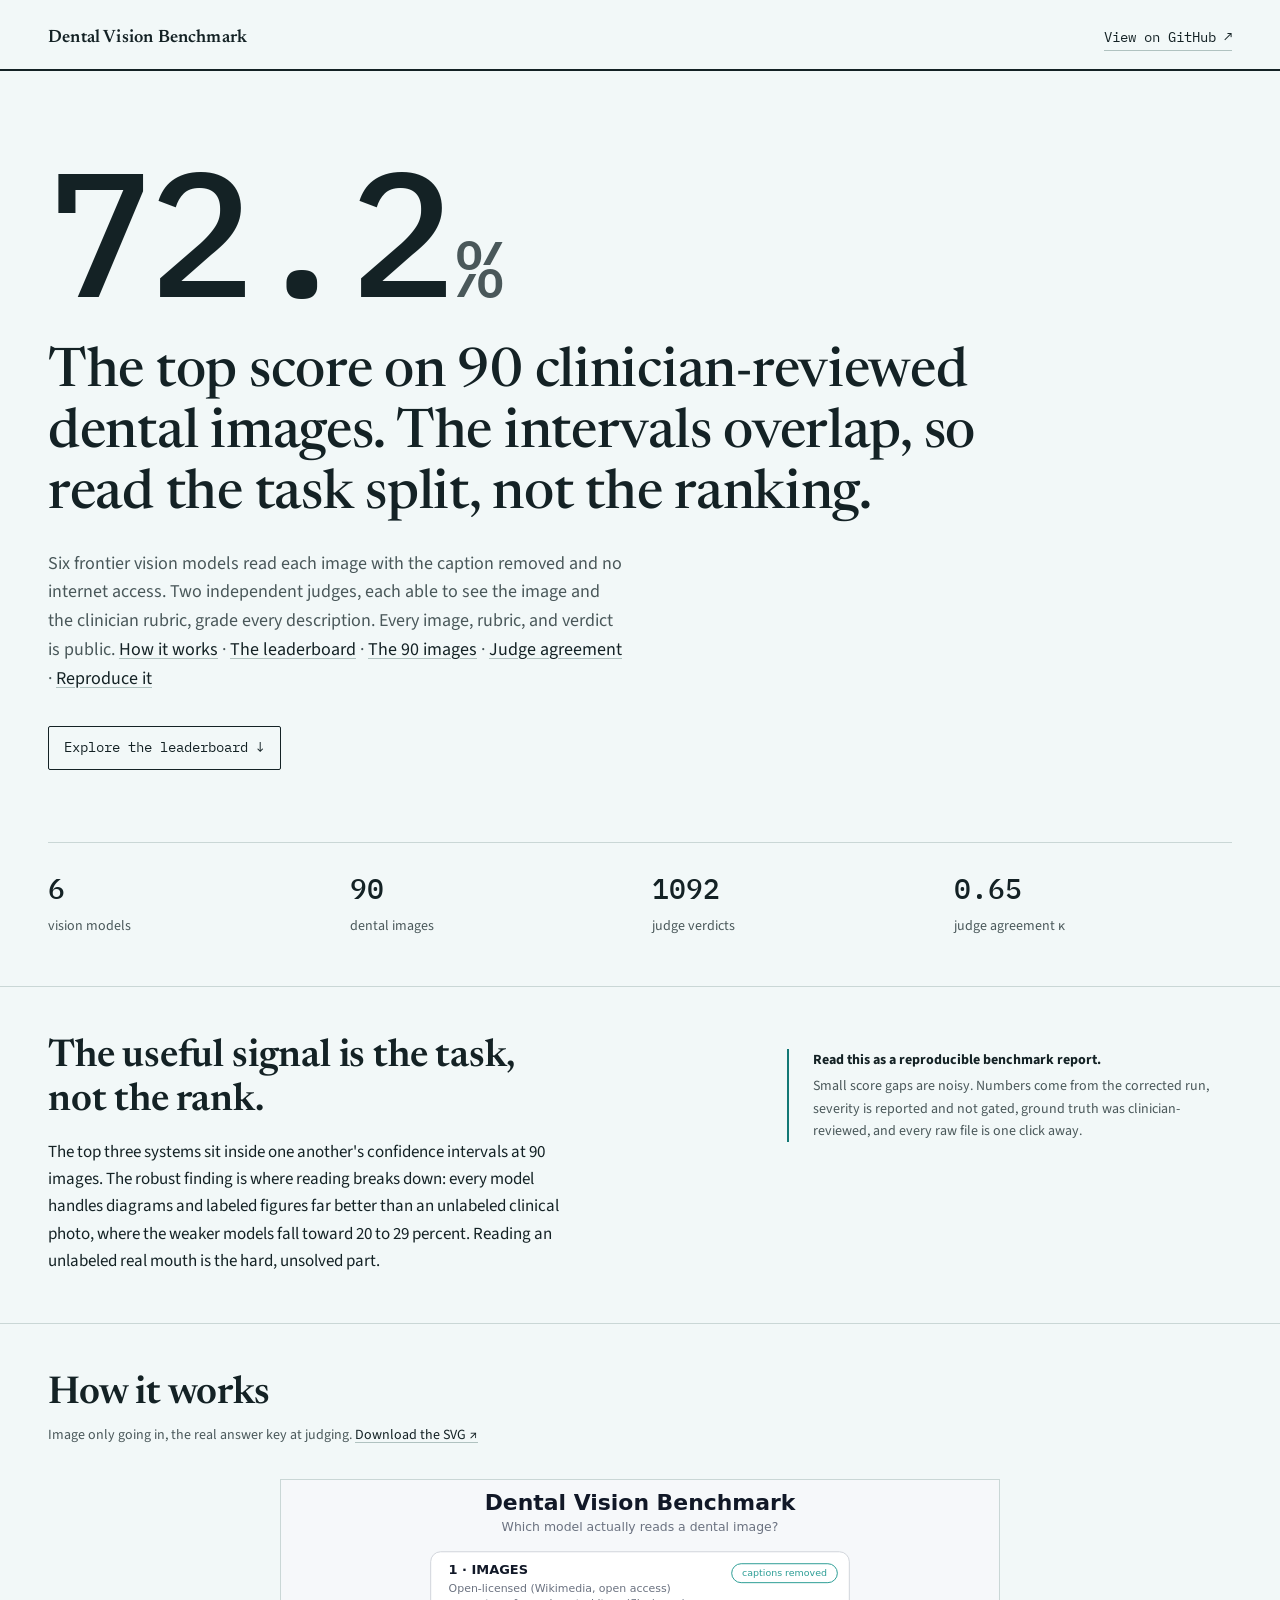
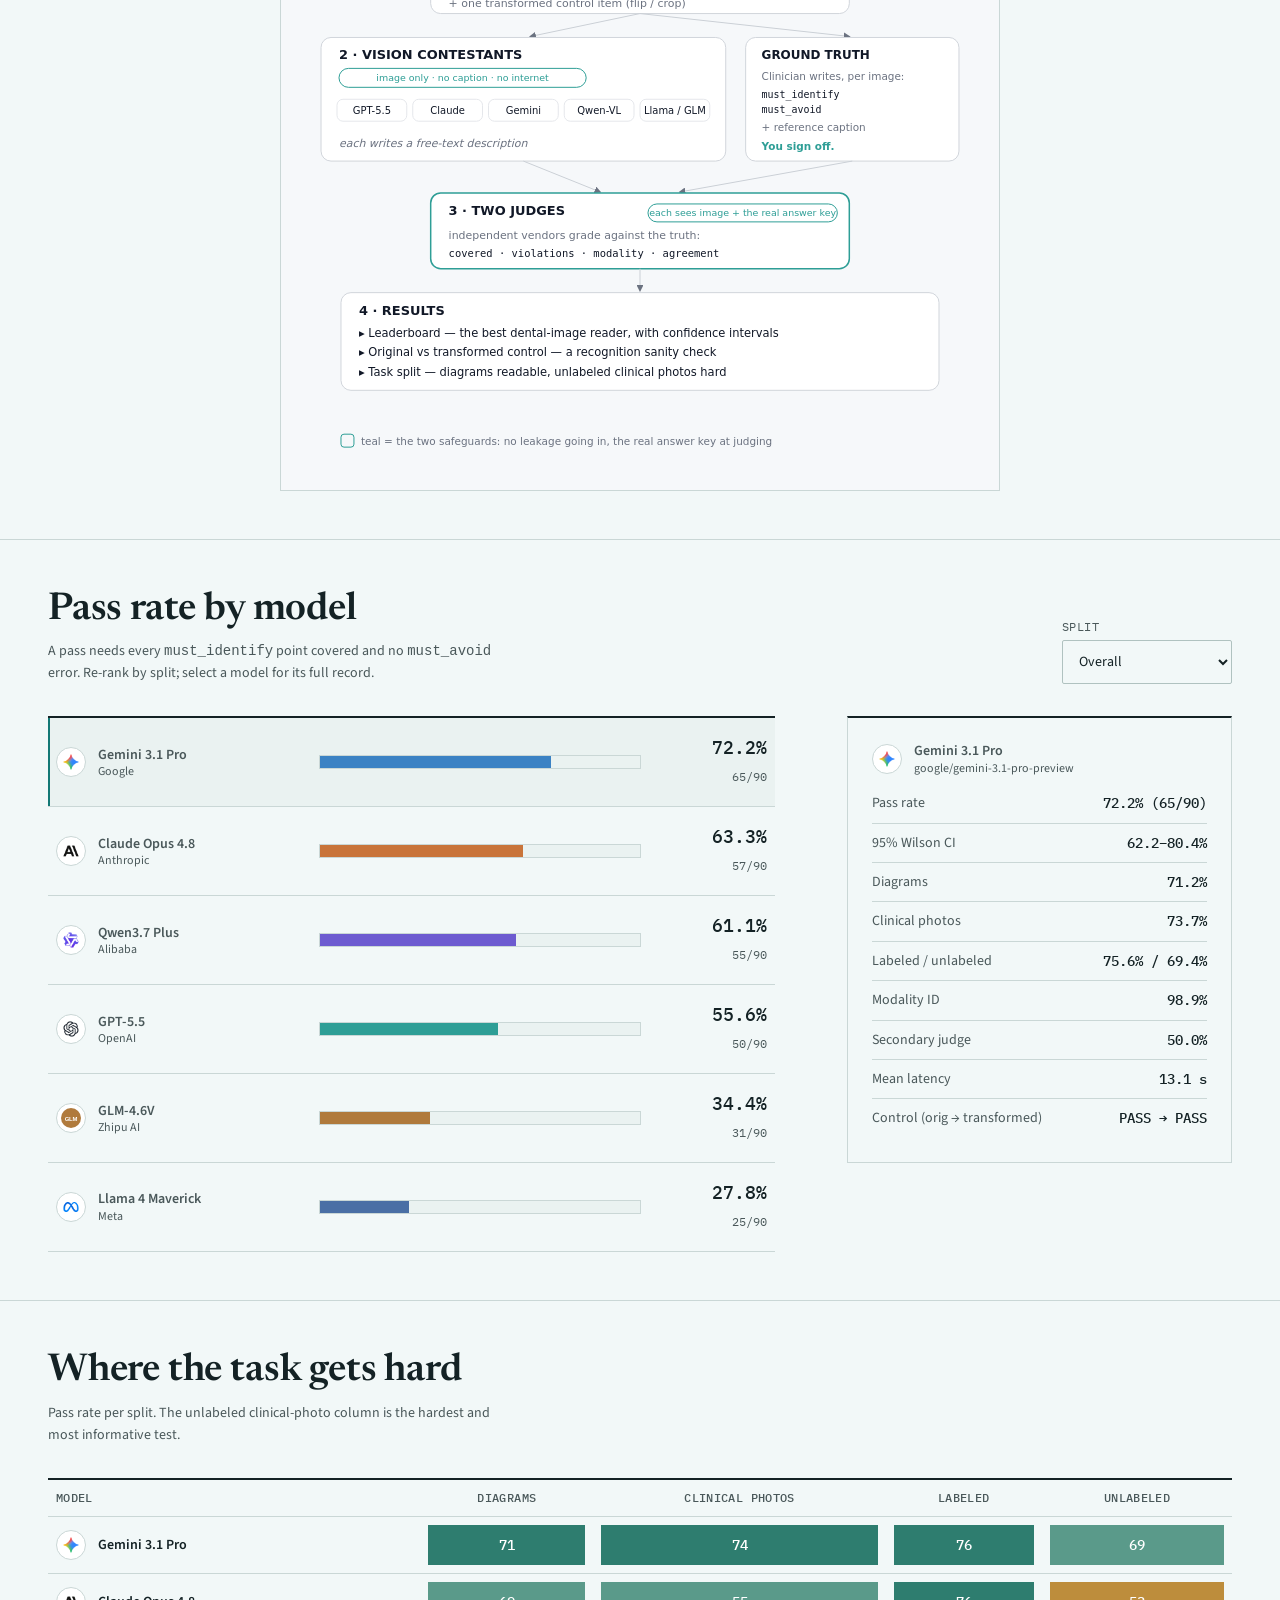
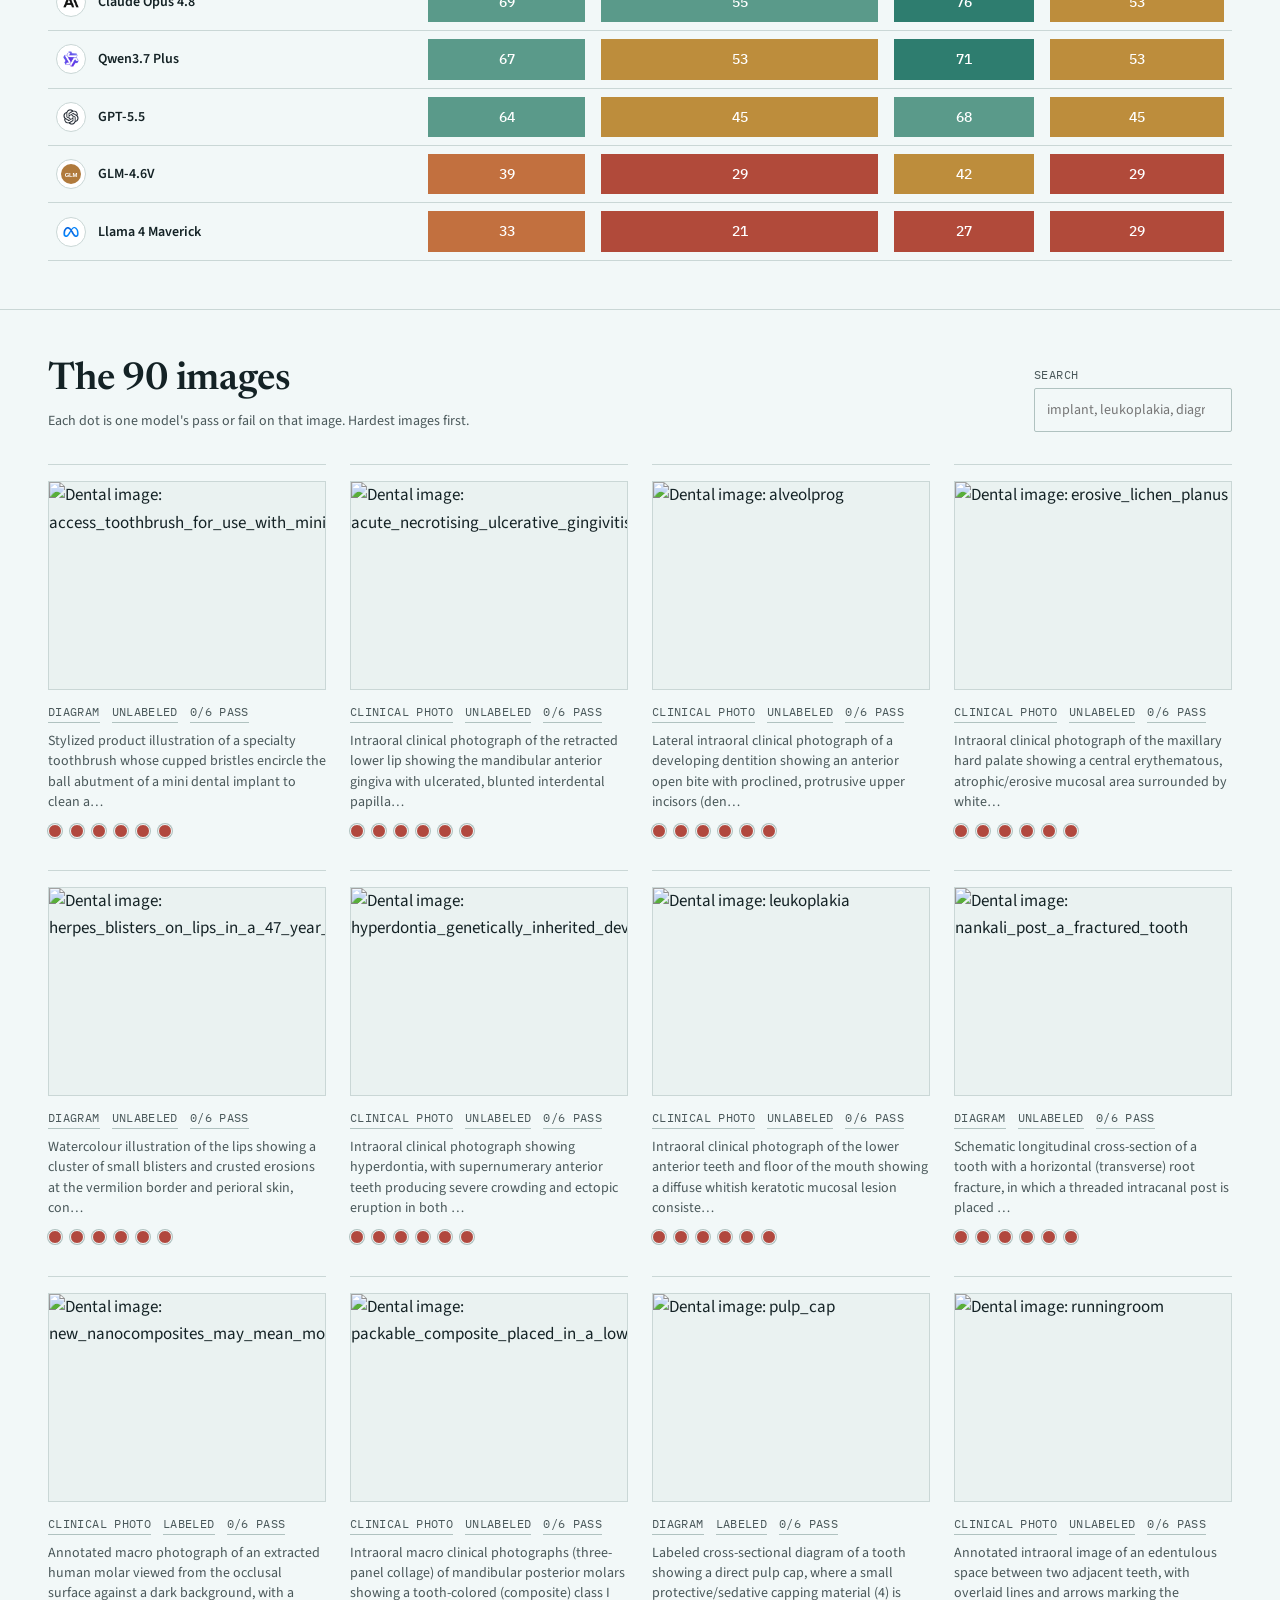
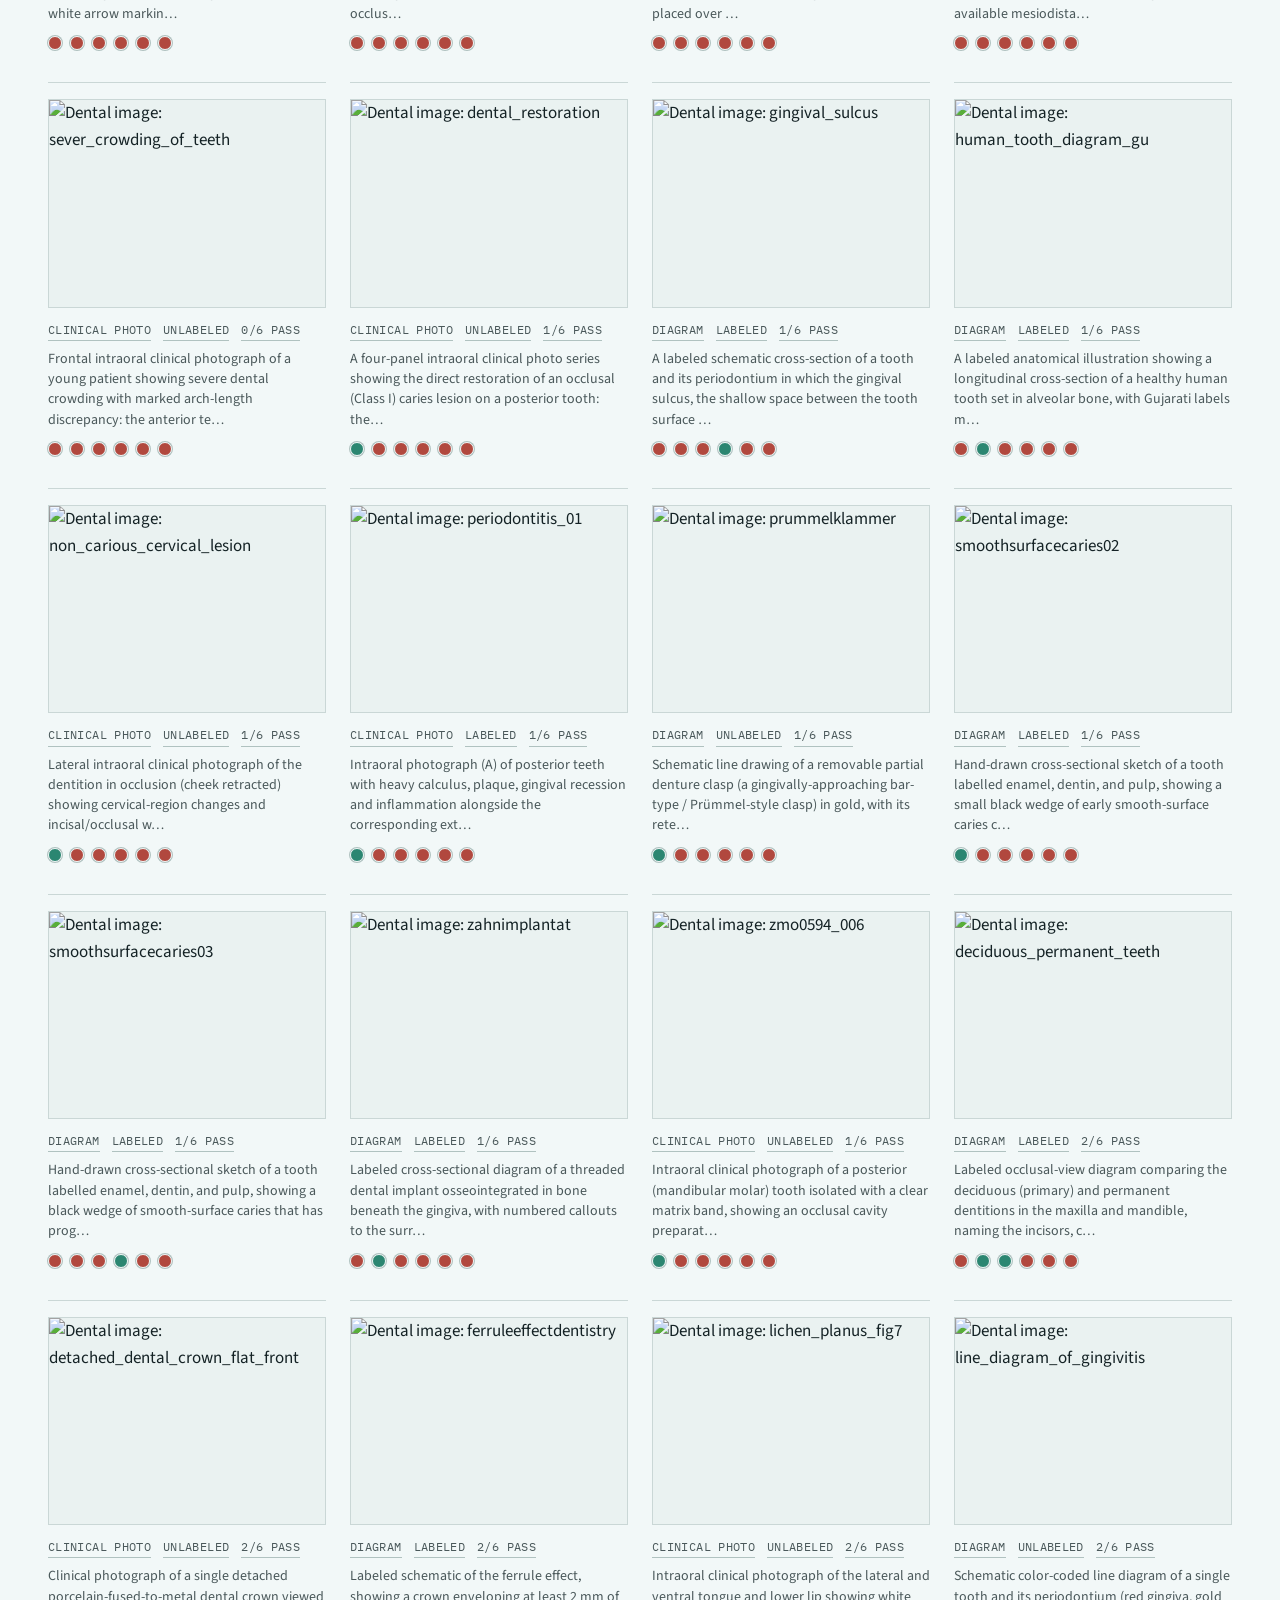
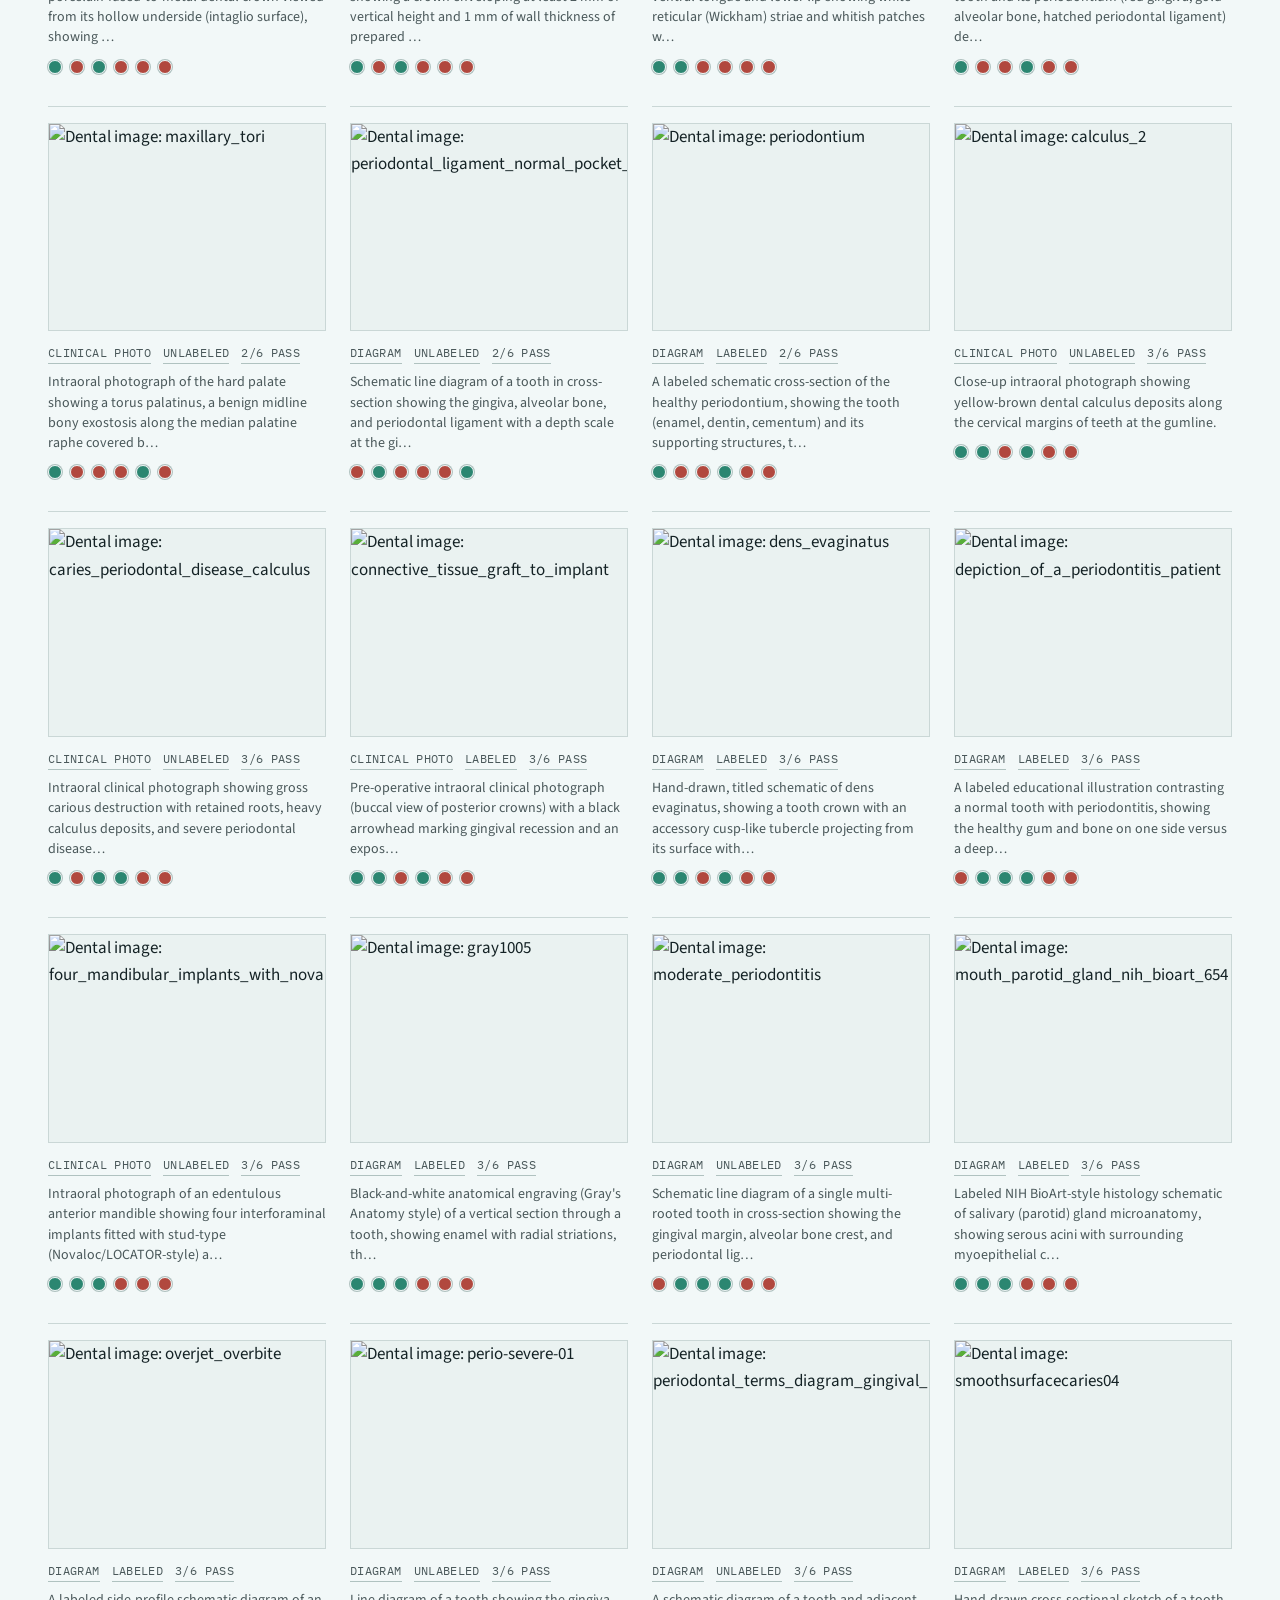
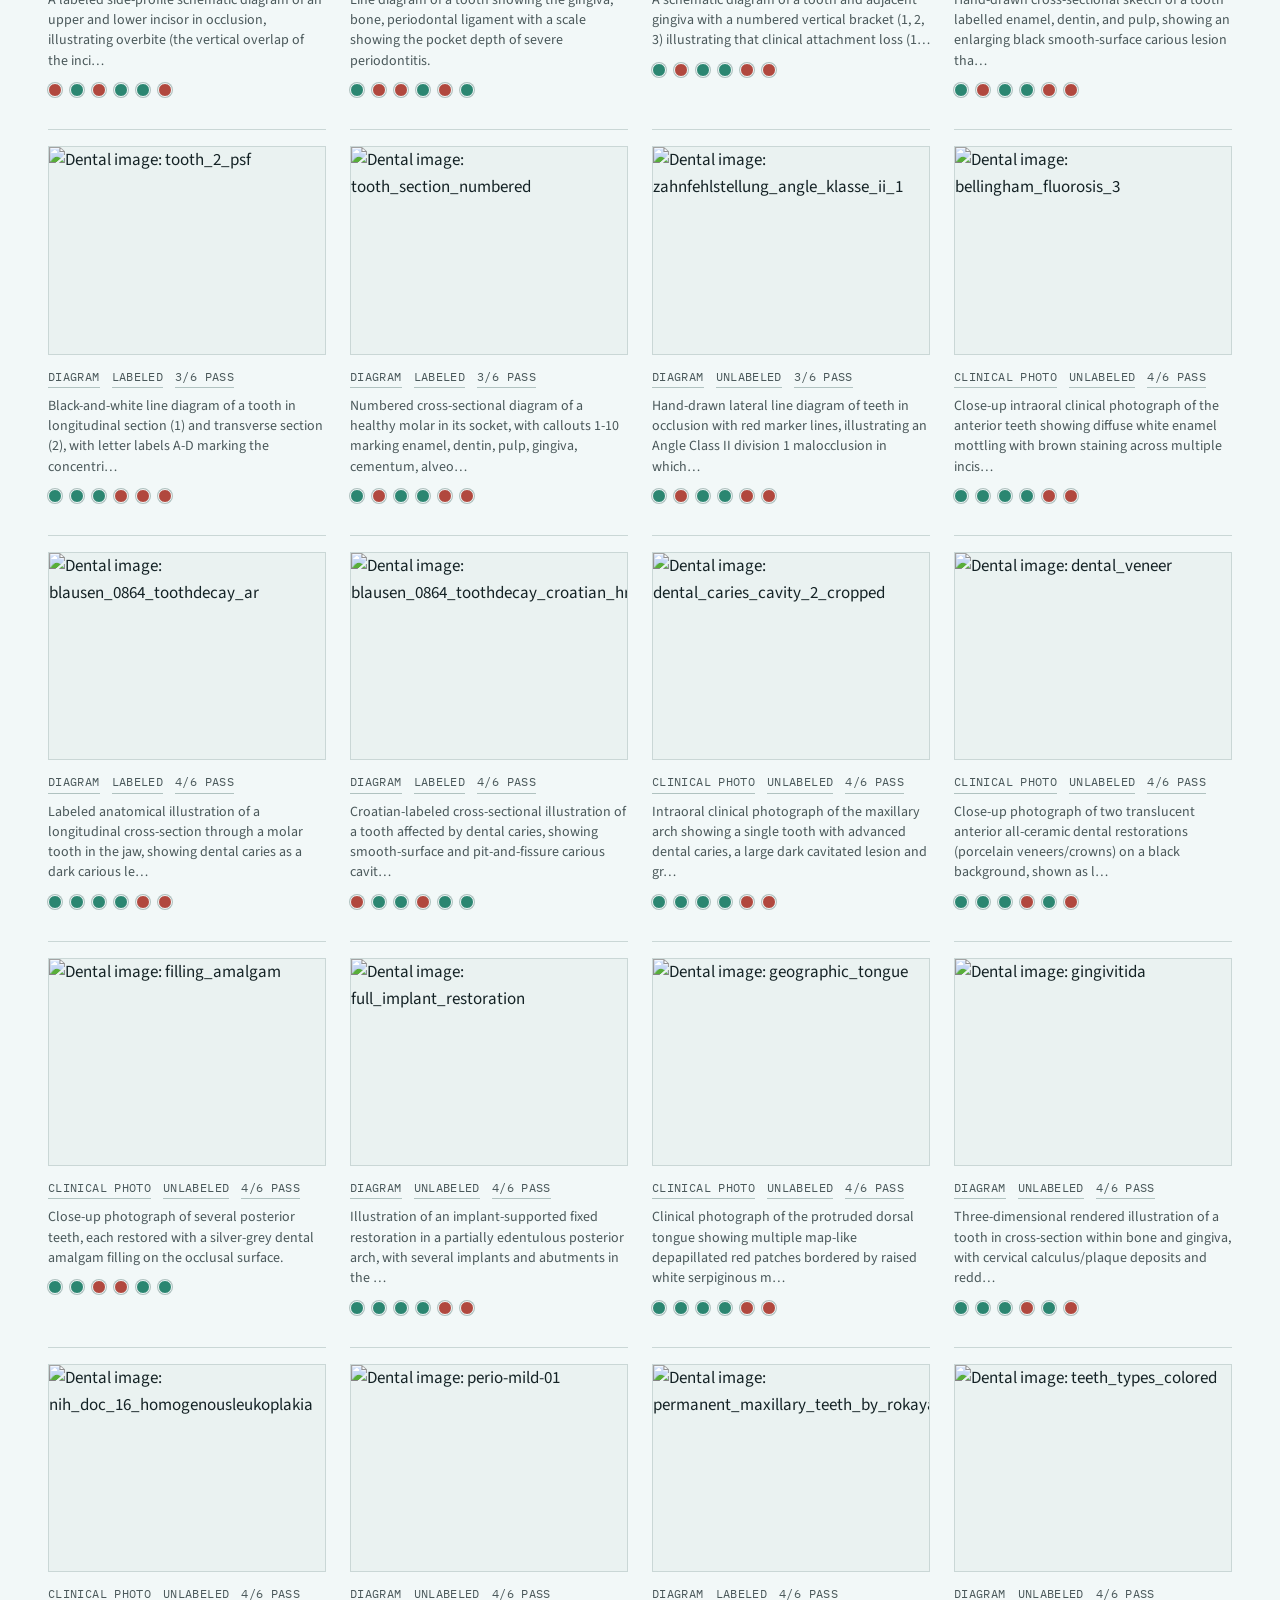
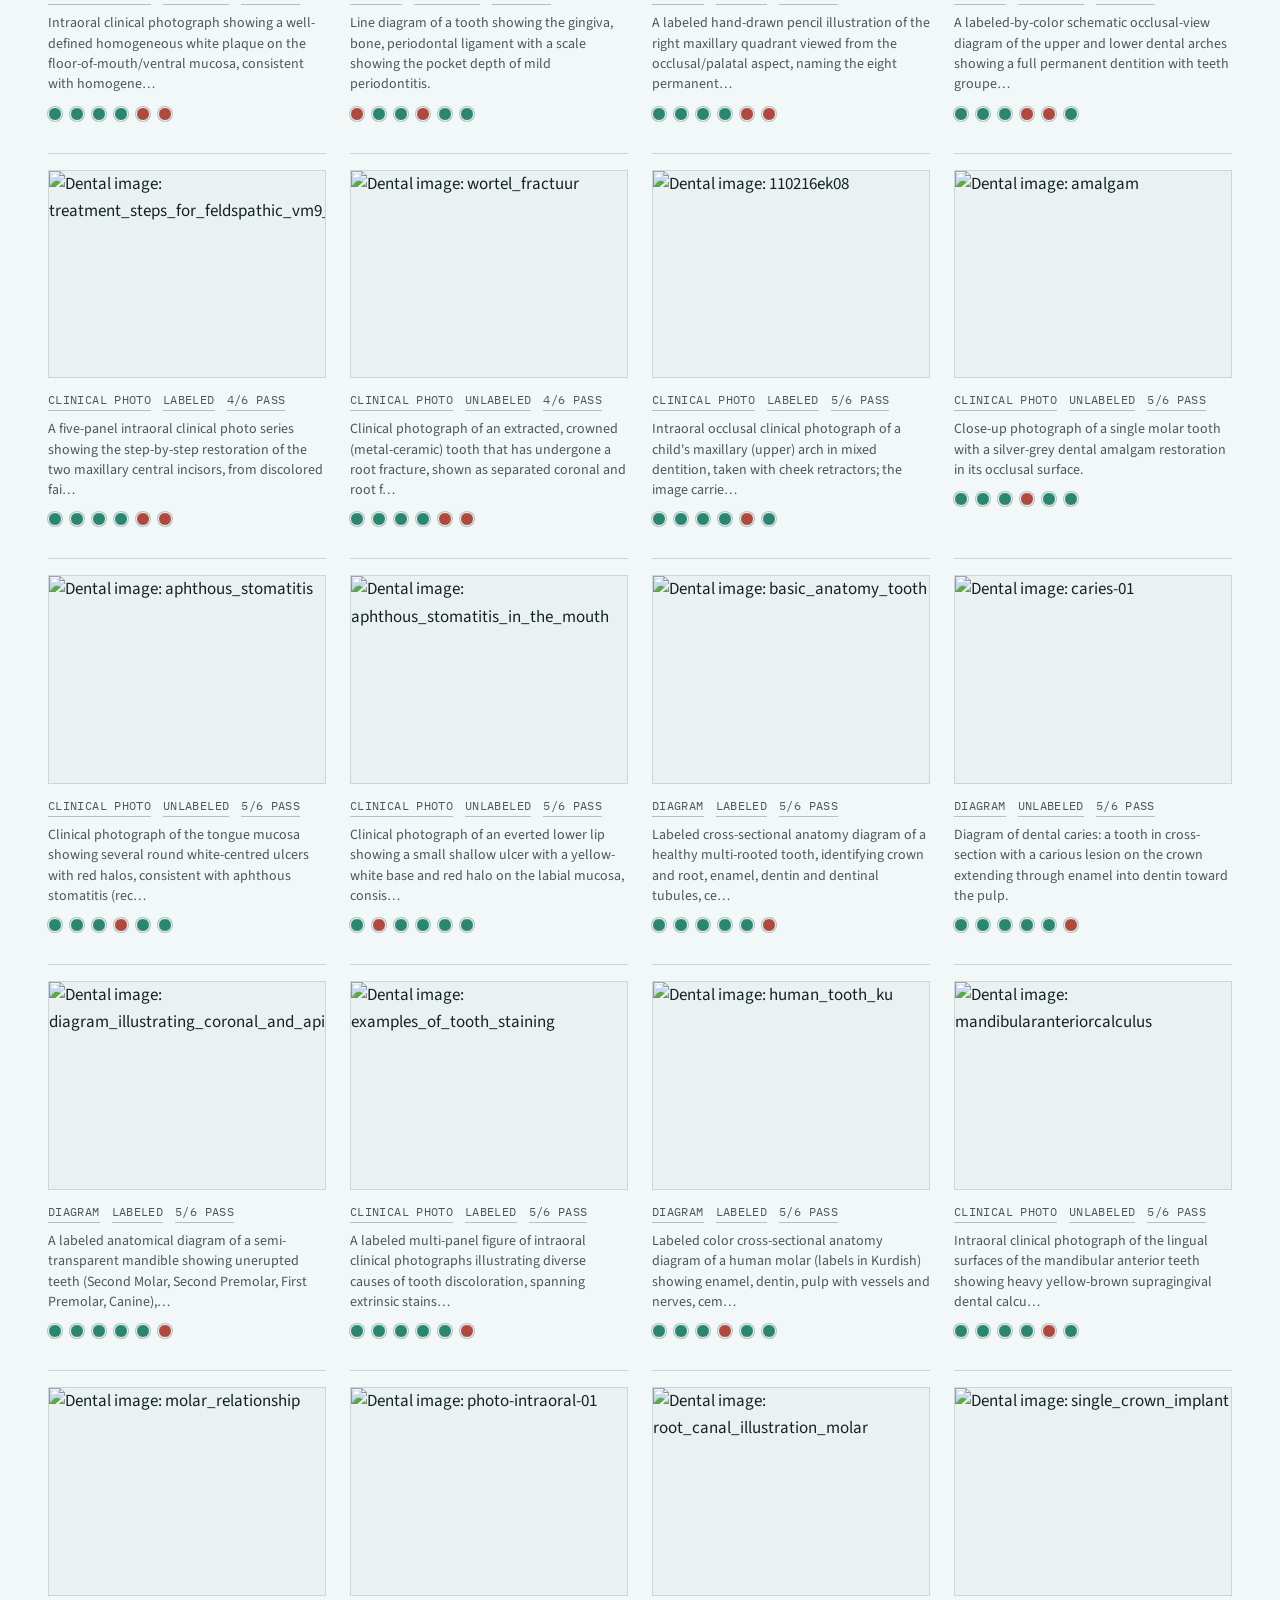
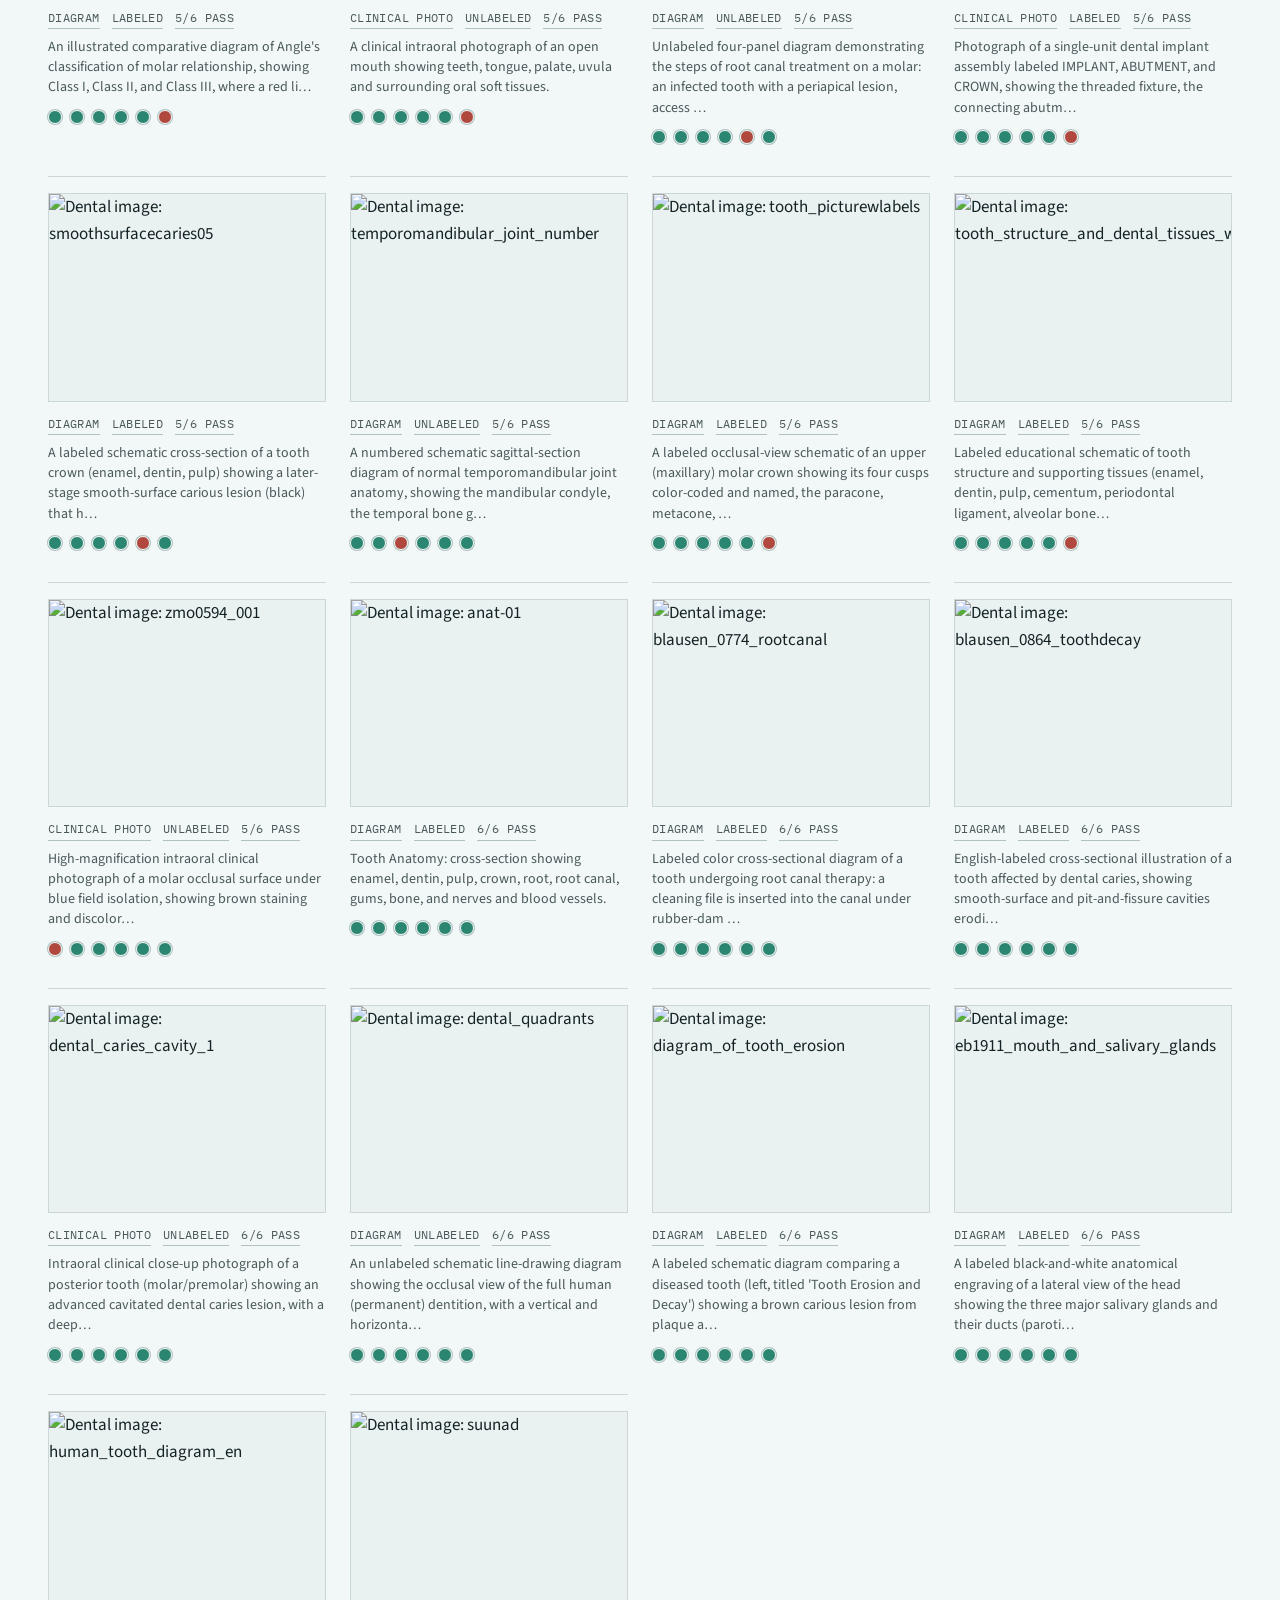
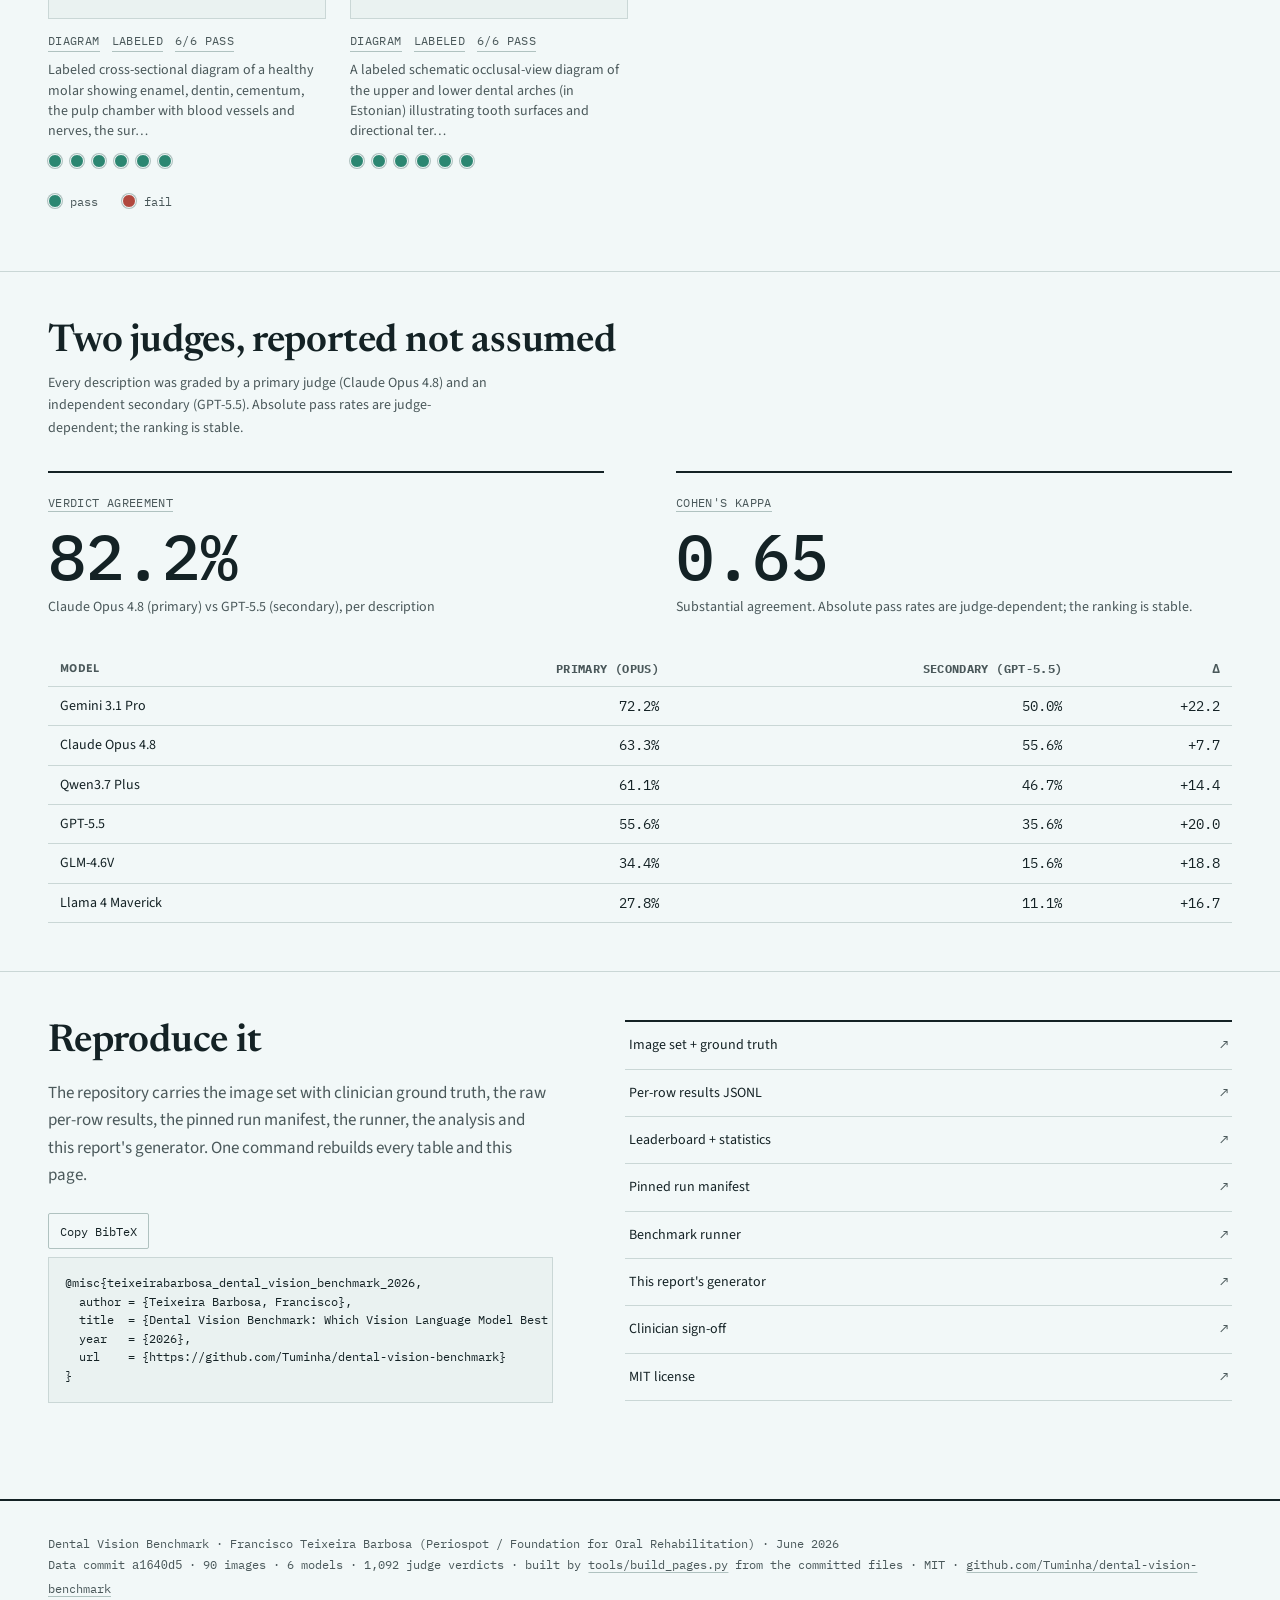
==== docs/index.html @ 1f46c5d2 "Add GitHub Pages interactive report (docs/) + deterministic generator An editorial stat-led report m" ====
<!doctype html>
<html lang="en">
<head>
  <meta charset="utf-8">
  <meta name="viewport" content="width=device-width, initial-scale=1">
  <title>Dental Vision Benchmark: Interactive Report</title>
  <meta name="description" content="Interactive report for a clinician-reviewed dental vision benchmark: which vision language model best reads a dental image, with confidence intervals, task splits, and judge agreement.">
  <meta property="og:title" content="Dental Vision Benchmark">
  <meta property="og:description" content="Which AI model can actually read a dental image? A clinician-authored, contamination-aware benchmark across 90 dental diagrams and clinical photos.">
  <meta property="og:type" content="website">
  <link rel="preconnect" href="https://fonts.googleapis.com">
  <link rel="preconnect" href="https://fonts.gstatic.com" crossorigin>
  <link href="https://fonts.googleapis.com/css2?family=IBM+Plex+Mono:wght@400;500&family=Newsreader:opsz,wght@6..72,500;6..72,600&family=Source+Sans+3:wght@400;600&display=swap" rel="stylesheet">
  <link rel="stylesheet" href="tokens.css?v=1">
  <link rel="stylesheet" href="styles.css?v=1">
</head>
<body>
  <a class="skip-link" href="#leaderboard">Skip to the leaderboard</a>
  <div class="scroll-progress" id="scrollProgress" aria-hidden="true"></div>

  <header class="masthead">
    <a class="wordmark" href="#top">Dental Vision Benchmark</a>
    <a class="masthead-link" href="https://github.com/Tuminha/dental-vision-benchmark">View on GitHub ↗</a>
  </header>

  <section id="top" class="stat-hero" aria-labelledby="hero-qualifier">
    <p class="hero-figure" aria-hidden="true"><span id="heroFigure" data-target="72.2">72.2</span><span class="unit">%</span></p>
    <h1 id="hero-qualifier" class="qualifier">The top score on 90 clinician-reviewed dental images. The intervals overlap, so read the task split, not the ranking.</h1>
    <p class="hero-meta">
      Six frontier vision models read each image with the caption removed and no internet access.
      Two independent judges, each able to see the image and the clinician rubric, grade every
      description. Every image, rubric, and verdict is public.
      <a href="#how">How it works</a> · <a href="#leaderboard">The leaderboard</a> ·
      <a href="#images">The 90 images</a> · <a href="#judges">Judge agreement</a> ·
      <a href="#reproduce">Reproduce it</a>
    </p>
    <a class="cta-chip" href="#leaderboard">Explore the leaderboard ↓</a>
    <div class="stat-strip" id="metricGrid"></div>
  </section>

  <main>
    <section class="section intro-grid" aria-labelledby="report-summary-title">
      <div class="prose">
        <h2 id="report-summary-title">The useful signal is the task, not the rank.</h2>
        <p>
          The top three systems sit inside one another's confidence intervals at 90 images.
          The robust finding is where reading breaks down: every model handles diagrams and
          labeled figures far better than an unlabeled clinical photo, where the weaker models
          fall toward 20 to 29 percent. Reading an unlabeled real mouth is the hard, unsolved part.
        </p>
      </div>
      <p class="aside-note">
        <strong>Read this as a reproducible benchmark report.</strong>
        Small score gaps are noisy. Numbers come from the corrected run, severity is reported
        and not gated, ground truth was clinician-reviewed, and every raw file is one click away.
      </p>
    </section>

    <section class="section" id="how" aria-labelledby="how-title">
      <div class="section-head">
        <div>
          <h2 id="how-title">How it works</h2>
          <p class="section-note">Image only going in, the real answer key at judging. <a href="assets/flow.svg" download>Download the SVG ↗</a></p>
        </div>
      </div>
      <img class="infographic" id="infographicImg" src="assets/flow.svg" width="720" height="612" alt="Pipeline: open-licensed dental images plus one transformed control are shown caption-free to six vision models; two independent judges that see the image and the clinician rubric grade each description; the output is a leaderboard, a transformed-control check, and the task split.">
    </section>

    <section class="section" id="leaderboard" aria-labelledby="leaderboard-title">
      <div class="section-head">
        <div>
          <h2 id="leaderboard-title">Pass rate by model</h2>
          <p class="section-note">A pass needs every <code>must_identify</code> point covered and no <code>must_avoid</code> error. Re-rank by split; select a model for its full record.</p>
        </div>
        <div class="control-row" aria-label="Leaderboard split">
          <label>
            Split
            <select id="splitFilter"></select>
          </label>
        </div>
      </div>
      <div class="leaderboard-layout">
        <div>
          <div id="leaderboardRows" class="leaderboard-rows"></div>
        </div>
        <aside class="detail-card" id="modelDetail" aria-live="polite"></aside>
      </div>
    </section>

    <section class="section" aria-labelledby="matrix-title">
      <div class="section-head">
        <div>
          <h2 id="matrix-title">Where the task gets hard</h2>
          <p class="section-note">Pass rate per split. The unlabeled clinical-photo column is the hardest and most informative test.</p>
        </div>
      </div>
      <div class="matrix-wrap" id="splitMatrix"></div>
    </section>

    <section class="section" id="images" aria-labelledby="images-title">
      <div class="section-head">
        <div>
          <h2 id="images-title">The 90 images</h2>
          <p class="section-note">Each dot is one model's pass or fail on that image. Hardest images first.</p>
        </div>
        <div class="control-row">
          <label>
            Search
            <input id="imageSearch" type="search" placeholder="implant, leukoplakia, diagram…">
          </label>
        </div>
      </div>
      <div class="image-grid" id="imageGrid"></div>
      <p class="legend" aria-hidden="true">
        <span><span class="dot correct"></span> pass</span>
        <span><span class="dot wrong"></span> fail</span>
      </p>
    </section>

    <section class="section" id="judges" aria-labelledby="judges-title">
      <div class="section-head">
        <div>
          <h2 id="judges-title">Two judges, reported not assumed</h2>
          <p class="section-note">Every description was graded by a primary judge (Claude Opus 4.8) and an independent secondary (GPT-5.5). Absolute pass rates are judge-dependent; the ranking is stable.</p>
        </div>
      </div>
      <div class="judge-grid" id="judgeCards"></div>
      <div class="judge-table-wrap" id="judgeTable"></div>
    </section>

    <section class="section reproduce" id="reproduce" aria-labelledby="reproduce-title">
      <div class="prose">
        <h2 id="reproduce-title">Reproduce it</h2>
        <p>
          The repository carries the image set with clinician ground truth, the raw per-row
          results, the pinned run manifest, the runner, the analysis and this report's generator.
          One command rebuilds every table and this page.
        </p>
        <div class="citation-box">
          <button id="copyCitation" class="copy-btn" type="button">Copy BibTeX</button>
          <pre id="citationText">@misc{teixeirabarbosa_dental_vision_benchmark_2026,
  author = {Teixeira Barbosa, Francisco},
  title  = {Dental Vision Benchmark: Which Vision Language Model Best Reads a Dental Image?},
  year   = {2026},
  url    = {https://github.com/Tuminha/dental-vision-benchmark}
}</pre>
        </div>
      </div>
      <ul class="resource-list">
        <li><a href="https://github.com/Tuminha/dental-vision-benchmark/blob/main/data/items.json">Image set + ground truth</a></li>
        <li><a href="https://github.com/Tuminha/dental-vision-benchmark/blob/main/results/results.jsonl">Per-row results JSONL</a></li>
        <li><a href="https://github.com/Tuminha/dental-vision-benchmark/blob/main/results/leaderboard.md">Leaderboard + statistics</a></li>
        <li><a href="https://github.com/Tuminha/dental-vision-benchmark/blob/main/results/run_manifest.json">Pinned run manifest</a></li>
        <li><a href="https://github.com/Tuminha/dental-vision-benchmark/blob/main/src/run_vision_eval.py">Benchmark runner</a></li>
        <li><a href="https://github.com/Tuminha/dental-vision-benchmark/blob/main/tools/build_pages.py">This report's generator</a></li>
        <li><a href="https://github.com/Tuminha/dental-vision-benchmark/blob/main/VALIDATION.md">Clinician sign-off</a></li>
        <li><a href="https://github.com/Tuminha/dental-vision-benchmark/blob/main/LICENSE">MIT license</a></li>
      </ul>
    </section>
  </main>

  <footer class="colophon">
    Dental Vision Benchmark · Francisco Teixeira Barbosa (Periospot / Foundation for Oral Rehabilitation) · June 2026<br>
    Data commit <code id="dataCommit"></code> · 90 images · 6 models · <span id="footVerdicts">1,092</span> judge verdicts ·
    built by <a href="https://github.com/Tuminha/dental-vision-benchmark/blob/main/tools/build_pages.py">tools/build_pages.py</a>
    from the committed files · MIT ·
    <a href="https://github.com/Tuminha/dental-vision-benchmark">github.com/Tuminha/dental-vision-benchmark</a>
  </footer>

  <script src="report-data.js?v=1"></script>
  <script src="app.js?v=1"></script>
</body>
</html>
---- docs/tokens.css ----
/* Hallmark · genre: editorial · macrostructure: Stat-Led · theme: custom (Periospot teal anchor)
 * H4 Stat-Led knobs: number=monospace, qualifier=below, secondary=row-of-four
 * nav: N9 edge-aligned · footer: Ft4 dense colophon · enrichment: none
 * pre-emit critique: P4 H5 E4 S5 R5 V4
 */
:root {
  /* paper + ink — tinted toward the teal anchor, never pure */
  --color-paper:    oklch(97.5% 0.006 190);
  --color-paper-2:  oklch(95.5% 0.009 190);
  --color-ink:      oklch(24% 0.02 210);
  --color-ink-2:    oklch(45% 0.018 205);
  --color-rule:     oklch(87% 0.014 190);
  --color-rule-2:   oklch(80% 0.02 190);

  /* single accent — the repo's teal, used sparingly */
  --color-accent:      oklch(52% 0.085 192);
  --color-accent-ink:  oklch(98% 0.005 190);
  --color-focus:       oklch(52% 0.085 192);

  /* data encodings (functional, charts + dots only) */
  --color-ok:    oklch(56% 0.09 175);
  --color-bad:   oklch(54% 0.14 28);
  --color-warn:  oklch(66% 0.11 70);

  --font-display: "Newsreader", Georgia, "Times New Roman", serif;
  --font-body: "Source Sans 3", system-ui, -apple-system, "Segoe UI", sans-serif;
  --font-mono: "IBM Plex Mono", ui-monospace, SFMono-Regular, Menlo, monospace;

  --space-3xs: 0.25rem; --space-2xs: 0.5rem; --space-xs: 0.75rem;
  --space-sm: 1rem;     --space-md: 1.5rem;  --space-lg: 2rem;
  --space-xl: 3rem;     --space-2xl: 4.5rem; --space-3xl: 7rem;

  --text-xs: 0.75rem;  --text-sm: 0.875rem; --text-base: 1.0625rem;
  --text-md: 1.125rem; --text-lg: 1.375rem; --text-xl: 1.75rem;
  --text-2xl: clamp(1.6rem, 1.2rem + 1.6vw, 2.4rem);
  --text-display: clamp(2.1rem, 1.5rem + 2.6vw, 3.4rem);
  --text-figure: clamp(4.5rem, 2.5rem + 11vw, 11rem);

  --ease-out: cubic-bezier(0.16, 1, 0.3, 1);
  --dur-short: 220ms;

  --rule-hairline: 1px solid var(--color-rule);
  --rule-strong: 2px solid var(--color-ink);
  --radius-input: 2px;
  --measure: 64ch;
}
---- docs/styles.css ----
/* Hallmark · genre: editorial · macrostructure: Stat-Led · theme: custom (Periospot teal anchor)
 * nav: N9 edge-aligned · footer: Ft4 dense colophon · enrichment: none
 * pre-emit critique: P4 H5 E4 S5 R5 V4
 */

* { box-sizing: border-box; }

html, body { overflow-x: clip; }

html { scroll-behavior: smooth; }

body {
  margin: 0;
  background: var(--color-paper);
  color: var(--color-ink);
  font-family: var(--font-body);
  font-size: var(--text-base);
  line-height: 1.6;
}

a { color: var(--color-ink); text-decoration-color: var(--color-rule-2); text-underline-offset: 3px; }
a:hover { text-decoration-color: var(--color-accent); color: var(--color-accent); }

:focus-visible {
  outline: 2px solid var(--color-focus);
  outline-offset: 2px;
  border-radius: var(--radius-input);
}

::selection { background: oklch(85% 0.05 190); }

.skip-link {
  position: absolute;
  left: var(--space-sm);
  top: -4rem;
  z-index: 50;
  padding: var(--space-2xs) var(--space-sm);
  background: var(--color-ink);
  color: var(--color-paper);
  transition: top var(--dur-short) var(--ease-out);
}

.skip-link:focus-visible { top: var(--space-sm); color: var(--color-paper); }

.scroll-progress {
  position: fixed;
  top: 0;
  left: 0;
  right: 0;
  height: 2px;
  z-index: 60;
  background: var(--color-accent);
  transform-origin: 0 50%;
  transform: scaleX(0);
}

.hero-figure { will-change: transform, opacity; }

/* ---------- N9 masthead: wordmark left, one action right ---------- */

.masthead {
  display: flex;
  align-items: baseline;
  justify-content: space-between;
  gap: var(--space-md);
  max-width: 1280px;
  margin: 0 auto;
  padding: var(--space-md) clamp(1rem, 4vw, 3rem) var(--space-sm);
  border-bottom: var(--rule-strong);
}

.wordmark {
  font-family: var(--font-display);
  font-weight: 600;
  font-size: var(--text-md);
  letter-spacing: 0.01em;
  text-decoration: none;
}

.masthead-link {
  font-family: var(--font-mono);
  font-size: var(--text-sm);
  text-decoration: none;
  border-bottom: 1px solid var(--color-rule-2);
  padding-bottom: 2px;
  white-space: nowrap;
}

/* ---------- Stat-Led hero ---------- */

.stat-hero {
  max-width: 1280px;
  margin: 0 auto;
  padding: var(--space-2xl) clamp(1rem, 4vw, 3rem) var(--space-xl);
}

.hero-figure {
  margin: 0;
  font-family: var(--font-mono);
  font-weight: 500;
  font-size: var(--text-figure);
  line-height: 1;
  letter-spacing: -0.03em;
  font-variant-numeric: tabular-nums;
}

.hero-figure .unit {
  font-size: 0.45em;
  color: var(--color-ink-2);
  margin-left: 0.06em;
}

.qualifier {
  max-width: 30ch;
  margin: var(--space-md) 0 0;
  font-family: var(--font-display);
  font-weight: 500;
  font-size: var(--text-display);
  line-height: 1.12;
  letter-spacing: -0.005em;
  overflow-wrap: anywhere;
  min-width: 0;
}

.hero-meta {
  max-width: var(--measure);
  margin: var(--space-md) 0 0;
  color: var(--color-ink-2);
  font-size: var(--text-md);
}

.cta-chip {
  display: inline-flex;
  align-items: center;
  gap: var(--space-2xs);
  min-height: 44px;
  margin-top: var(--space-lg);
  padding: 0.55em 1.1em;
  border: 1.5px solid var(--color-ink);
  border-radius: var(--radius-input);
  background: transparent;
  color: var(--color-ink);
  font-family: var(--font-mono);
  font-size: var(--text-sm);
  text-decoration: none;
  white-space: nowrap;
  transition: background var(--dur-short) var(--ease-out), color var(--dur-short) var(--ease-out);
}

.cta-chip:hover { background: var(--color-ink); color: var(--color-paper); }
.cta-chip:active { transform: translateY(1px); }

/* T4 stat strip — four real numbers over a hairline */

.stat-strip {
  display: grid;
  grid-template-columns: repeat(4, minmax(0, 1fr));
  gap: var(--space-md);
  margin-top: var(--space-2xl);
  border-top: var(--rule-hairline);
  padding-top: var(--space-md);
}

.metric strong {
  display: block;
  font-family: var(--font-mono);
  font-weight: 500;
  font-size: var(--text-xl);
  font-variant-numeric: tabular-nums;
}

.metric span {
  display: block;
  margin-top: var(--space-3xs);
  color: var(--color-ink-2);
  font-size: var(--text-sm);
}

/* ---------- sections: hairline-ruled report blocks ---------- */

.section {
  max-width: 1280px;
  margin: 0 auto;
  padding: var(--space-xl) clamp(1rem, 4vw, 3rem);
  border-top: var(--rule-hairline);
}

.section-head {
  display: flex;
  flex-wrap: wrap;
  align-items: end;
  justify-content: space-between;
  gap: var(--space-md);
  margin-bottom: var(--space-lg);
}

h1, h2, h3 { font-family: var(--font-display); font-weight: 600; font-style: normal; }

h2 {
  margin: 0;
  font-size: var(--text-2xl);
  line-height: 1.15;
  letter-spacing: -0.005em;
}

h3 { margin: 0 0 var(--space-xs); font-size: var(--text-md); }

.section-note {
  max-width: var(--measure);
  margin: var(--space-2xs) 0 0;
  color: var(--color-ink-2);
  font-size: var(--text-sm);
}

.prose { max-width: var(--measure); color: var(--color-ink); }
.prose p { margin: var(--space-sm) 0 0; }
.muted { color: var(--color-ink-2); }

/* takeaway: asymmetric two-column prose, no card */

.intro-grid {
  display: grid;
  grid-template-columns: minmax(0, 3fr) minmax(0, 2fr);
  gap: var(--space-2xl);
  align-items: start;
}

.aside-note {
  border-left: 2px solid var(--color-accent);
  padding-left: var(--space-md);
  font-size: var(--text-sm);
  color: var(--color-ink-2);
}

.aside-note strong { display: block; color: var(--color-ink); margin-bottom: var(--space-3xs); }

/* ---------- controls ---------- */

.control-row { display: flex; flex-wrap: wrap; gap: var(--space-sm); align-items: end; }

label {
  display: grid;
  gap: var(--space-3xs);
  color: var(--color-ink-2);
  font-family: var(--font-mono);
  font-size: var(--text-xs);
  letter-spacing: 0.04em;
  text-transform: uppercase;
}

select, input[type="search"] {
  min-height: 44px;
  min-width: 170px;
  border: 1px solid var(--color-rule-2);
  border-radius: var(--radius-input);
  background: var(--color-paper);
  color: var(--color-ink);
  font-family: var(--font-body);
  font-size: var(--text-sm);
  text-transform: none;
  letter-spacing: 0;
  padding: var(--space-2xs) var(--space-xs);
  transition: border-color var(--dur-short) var(--ease-out);
}

select:hover, input[type="search"]:hover { border-color: var(--color-ink-2); }
select:disabled, input:disabled { opacity: 0.5; cursor: not-allowed; }

/* ---------- leaderboard ---------- */

.leaderboard-layout {
  display: grid;
  grid-template-columns: minmax(0, 1.7fr) minmax(300px, 0.9fr);
  gap: var(--space-2xl);
  align-items: start;
}

.leaderboard-rows { border-top: var(--rule-strong); }

.leader-row {
  display: grid;
  grid-template-columns: minmax(200px, 1fr) minmax(140px, 1.3fr) 110px;
  gap: var(--space-sm);
  align-items: center;
  width: 100%;
  padding: var(--space-sm) var(--space-2xs);
  border: 0;
  border-bottom: var(--rule-hairline);
  background: transparent;
  color: var(--color-ink);
  font: inherit;
  text-align: left;
  cursor: pointer;
  transition: background var(--dur-short) var(--ease-out);
}

.leader-row:hover { background: var(--color-paper-2); }
.leader-row.is-active { background: var(--color-paper-2); box-shadow: inset 2px 0 0 var(--color-accent); }

.model-name { display: flex; gap: var(--space-xs); align-items: center; min-width: 0; }

.logo {
  width: 30px;
  height: 30px;
  object-fit: contain;
  flex: 0 0 auto;
  background: #fff;
  border: 1px solid var(--color-rule);
  border-radius: 50%;
  padding: 4px;
}

.model-name strong, .model-name span { display: block; line-height: 1.3; }
.model-name strong { font-size: var(--text-sm); font-weight: 600; }
.model-name span { color: var(--color-ink-2); font-size: var(--text-xs); }

.bar-track {
  position: relative;
  height: 14px;
  background: var(--color-paper-2);
  border: 1px solid var(--color-rule);
  overflow: hidden;
}

.bar-fill {
  display: block;
  height: 100%;
  transition: width 480ms var(--ease-out);
}

.score { text-align: right; font-variant-numeric: tabular-nums; }
.score strong { display: block; font-family: var(--font-mono); font-weight: 500; font-size: var(--text-md); }
.score span { color: var(--color-ink-2); font-size: var(--text-xs); font-family: var(--font-mono); }

.detail-card {
  position: sticky;
  top: var(--space-md);
  border: var(--rule-hairline);
  border-top: var(--rule-strong);
  padding: var(--space-md);
  background: var(--color-paper);
}

.detail-list { display: grid; gap: var(--space-2xs); margin-top: var(--space-sm); }

.detail-list div {
  display: flex;
  justify-content: space-between;
  gap: var(--space-sm);
  padding-bottom: var(--space-2xs);
  border-bottom: var(--rule-hairline);
  font-size: var(--text-sm);
}

.detail-list div:last-child { border-bottom: 0; }
.detail-list span { color: var(--color-ink-2); }
.detail-list strong { font-family: var(--font-mono); font-weight: 500; font-variant-numeric: tabular-nums; text-align: right; }

/* ---------- domain matrix ---------- */

.matrix-wrap { overflow-x: auto; border-top: var(--rule-strong); }

.matrix { width: 100%; min-width: 840px; border-collapse: collapse; }

.matrix th, .matrix td {
  padding: var(--space-2xs) var(--space-2xs);
  border-bottom: var(--rule-hairline);
  text-align: center;
  font-size: var(--text-sm);
}

.matrix thead th {
  font-family: var(--font-mono);
  font-weight: 500;
  font-size: var(--text-xs);
  letter-spacing: 0.03em;
  text-transform: uppercase;
  color: var(--color-ink-2);
}

.matrix th:first-child, .matrix td:first-child {
  text-align: left;
  position: sticky;
  left: 0;
  background: var(--color-paper);
  z-index: 1;
}

.heat {
  font-family: var(--font-mono);
  font-weight: 500;
  font-variant-numeric: tabular-nums;
  color: #fff;
  opacity: 0;
  transform: translateY(4px);
  transition: opacity 360ms var(--ease-out), transform 360ms var(--ease-out);
}

.heat.is-in { opacity: 1; transform: none; }

/* ---------- question explorer ---------- */

.question-grid {
  display: grid;
  grid-template-columns: repeat(2, minmax(0, 1fr));
  gap: var(--space-md);
}

.question-card {
  padding: var(--space-md) 0 var(--space-sm);
  border-top: var(--rule-hairline);
}

.question-card p { margin: var(--space-xs) 0 0; max-width: 58ch; }

.chips { display: flex; flex-wrap: wrap; gap: var(--space-xs); }

.chip {
  font-family: var(--font-mono);
  font-size: var(--text-xs);
  letter-spacing: 0.03em;
  text-transform: uppercase;
  color: var(--color-ink-2);
  border-bottom: 1px solid var(--color-rule-2);
  padding-bottom: 1px;
}

.outcome-dots { display: flex; flex-wrap: wrap; gap: var(--space-2xs); margin-top: var(--space-sm); }

.dot {
  width: 14px;
  height: 14px;
  border-radius: 50%;
  border: 1px solid var(--color-paper);
  box-shadow: 0 0 0 1px var(--color-rule-2);
}

.dot.correct { background: var(--color-ok); }
.dot.wrong { background: var(--color-bad); }
.dot.refusal { background: var(--color-warn); }

.legend {
  display: flex;
  flex-wrap: wrap;
  gap: var(--space-md);
  margin-top: var(--space-md);
  color: var(--color-ink-2);
  font-size: var(--text-xs);
  font-family: var(--font-mono);
}

.legend span { display: inline-flex; align-items: center; gap: var(--space-2xs); }

/* ---------- error analysis ---------- */

.error-layout {
  display: grid;
  grid-template-columns: minmax(0, 1.2fr) minmax(0, 1fr);
  gap: var(--space-2xl);
  align-items: start;
}

.error-card > p { max-width: 52ch; color: var(--color-ink-2); font-size: var(--text-sm); margin: 0 0 var(--space-sm); }

.error-item {
  display: grid;
  grid-template-columns: 52px 1fr;
  gap: var(--space-sm);
  padding: var(--space-sm) 0;
  border-bottom: var(--rule-hairline);
}

.error-item:last-child { border-bottom: 0; }
.error-item p { margin: var(--space-3xs) 0 var(--space-2xs); color: var(--color-ink-2); font-size: var(--text-sm); }

.error-count {
  font-family: var(--font-mono);
  font-weight: 500;
  font-size: var(--text-xl);
  font-variant-numeric: tabular-nums;
  line-height: 1.2;
}

.flag-row {
  display: grid;
  grid-template-columns: 1fr auto;
  gap: var(--space-sm);
  padding: var(--space-xs) 0;
  border-bottom: var(--rule-hairline);
  font-size: var(--text-sm);
}

.flag-row:last-child { border-bottom: 0; }

/* ---------- judges ---------- */

.judge-grid { display: grid; grid-template-columns: repeat(2, minmax(0, 1fr)); gap: var(--space-2xl); }

.judge-card { border-top: var(--rule-strong); padding-top: var(--space-sm); }

.judge-card strong {
  display: block;
  margin-top: var(--space-2xs);
  font-family: var(--font-mono);
  font-weight: 500;
  font-size: var(--text-figure);
  font-size: clamp(2.4rem, 1.6rem + 3vw, 4rem);
  line-height: 1;
  font-variant-numeric: tabular-nums;
}

.judge-card span:last-child { display: block; margin-top: var(--space-2xs); color: var(--color-ink-2); font-size: var(--text-sm); }

.judge-table-wrap { margin-top: var(--space-lg); overflow-x: auto; }

.judge-table { width: 100%; border-collapse: collapse; }

.judge-table th, .judge-table td {
  padding: var(--space-2xs) var(--space-xs);
  border-bottom: var(--rule-hairline);
  text-align: right;
  font-variant-numeric: tabular-nums;
  font-size: var(--text-sm);
}

.judge-table td { font-family: var(--font-mono); }

.judge-table thead th {
  font-family: var(--font-mono);
  font-size: var(--text-xs);
  letter-spacing: 0.03em;
  text-transform: uppercase;
  color: var(--color-ink-2);
}

.judge-table th:first-child, .judge-table td:first-child { text-align: left; font-family: var(--font-body); }

/* ---------- infographic + resources ---------- */

.infographic {
  display: block;
  width: 100%;
  height: auto;
  border: var(--rule-hairline);
  opacity: 0;
  transform: translateY(28px) scale(0.95);
  transition: opacity 760ms var(--ease-out), transform 760ms var(--ease-out);
}

.infographic.is-in { opacity: 1; transform: none; }

.reproduce {
  display: grid;
  grid-template-columns: minmax(0, 1fr) minmax(0, 1.2fr);
  gap: var(--space-2xl);
  align-items: start;
}

.reproduce .prose p { color: var(--color-ink-2); }

.resource-list { margin: 0; padding: 0; list-style: none; border-top: var(--rule-strong); }

.resource-list a {
  display: flex;
  justify-content: space-between;
  gap: var(--space-sm);
  padding: var(--space-xs) var(--space-3xs);
  border-bottom: var(--rule-hairline);
  text-decoration: none;
  font-size: var(--text-sm);
  transition: background var(--dur-short) var(--ease-out);
}

.resource-list a:hover { background: var(--color-paper-2); color: var(--color-ink); }
.resource-list a::after { content: "↗"; color: var(--color-ink-2); font-family: var(--font-mono); }

.citation-box { margin-top: var(--space-md); }

.citation-box .copy-btn {
  display: inline-flex;
  align-items: center;
  min-height: 36px;
  margin-bottom: var(--space-2xs);
  padding: 0.35em 0.9em;
  border: 1px solid var(--color-rule-2);
  border-radius: var(--radius-input);
  background: var(--color-paper);
  color: var(--color-ink);
  font-family: var(--font-mono);
  font-size: var(--text-xs);
  cursor: pointer;
  transition: border-color var(--dur-short) var(--ease-out);
}

.citation-box .copy-btn:hover { border-color: var(--color-ink); }
.citation-box .copy-btn:active { transform: translateY(1px); }

pre {
  overflow-x: auto;
  margin: 0;
  padding: var(--space-sm);
  border: var(--rule-hairline);
  background: var(--color-paper-2);
  color: var(--color-ink);
  font-family: var(--font-mono);
  font-size: var(--text-xs);
  line-height: 1.55;
}

/* ---------- Ft4 colophon ---------- */

.colophon {
  max-width: 1280px;
  margin: var(--space-xl) auto 0;
  padding: var(--space-lg) clamp(1rem, 4vw, 3rem) var(--space-2xl);
  border-top: var(--rule-strong);
  font-family: var(--font-mono);
  font-size: var(--text-xs);
  line-height: 1.8;
  color: var(--color-ink-2);
}

.colophon a { color: inherit; }
.colophon a:hover { color: var(--color-accent); }

/* ---------- blog article ---------- */

.article {
  max-width: 760px;
  margin: 0 auto;
  padding: var(--space-2xl) clamp(1rem, 4vw, 3rem);
}

.article h1 {
  margin: 0;
  font-size: var(--text-display);
  line-height: 1.1;
  letter-spacing: -0.005em;
  overflow-wrap: anywhere;
  min-width: 0;
}

.article .lede { margin-top: var(--space-md); font-size: var(--text-lg); line-height: 1.5; color: var(--color-ink-2); }

.article section { margin-top: var(--space-xl); border-top: var(--rule-hairline); padding-top: var(--space-lg); }

.article p { max-width: var(--measure); }

.article .cta-chip { margin-top: var(--space-md); }

.article .post-links { margin-top: var(--space-sm); font-size: var(--text-sm); color: var(--color-ink-2); }

/* ---------- image explorer (vision) ---------- */

.image-grid {
  display: grid;
  grid-template-columns: repeat(auto-fill, minmax(230px, 1fr));
  gap: var(--space-lg) var(--space-md);
}

.image-card { border-top: var(--rule-hairline); padding-top: var(--space-sm); min-width: 0; }

.thumb {
  display: block;
  width: 100%;
  aspect-ratio: 4 / 3;
  object-fit: cover;
  border: var(--rule-hairline);
  background: var(--color-paper-2);
}

.image-card .chips { margin-top: var(--space-xs); }

.image-card .caption {
  margin: var(--space-2xs) 0 0;
  max-width: none;
  color: var(--color-ink-2);
  font-size: var(--text-sm);
  line-height: 1.45;
}

.image-card .outcome-dots { margin-top: var(--space-xs); }

/* the method diagram is near-square; cap its width and pin the ratio so it has a
   definite box even before the (viewBox-only) SVG reports its intrinsic size */
#how .infographic { max-width: 720px; aspect-ratio: 720 / 612; height: auto; margin-inline: auto; }

/* ---------- responsive ---------- */

@media (max-width: 60rem) {
  .leaderboard-layout, .error-layout, .reproduce, .intro-grid { grid-template-columns: 1fr; gap: var(--space-lg); }
  .detail-card { position: static; }
  .question-grid, .judge-grid { grid-template-columns: 1fr; }
  .stat-strip { grid-template-columns: repeat(2, minmax(0, 1fr)); }
  .leader-row { grid-template-columns: minmax(0, 1fr) 86px; }
  .leader-row .bar-track { display: none; }
}

@media (max-width: 40rem) {
  .stat-strip { gap: var(--space-sm); }
  .masthead { flex-wrap: wrap; }
  .section-head { align-items: stretch; flex-direction: column; }
  select, input[type="search"] { width: 100%; }
  .control-row { width: 100%; }
  .control-row label { width: 100%; }
}

@media (prefers-reduced-motion: reduce) {
  html { scroll-behavior: auto; }
  .bar-fill { transition: none; }
  .heat { opacity: 1; transform: none; transition: none; }
  .infographic { opacity: 1; transform: none; transition: none; }
  .scroll-progress { display: none; }
  .cta-chip, .leader-row, .resource-list a, .copy-btn { transition: none; }
}
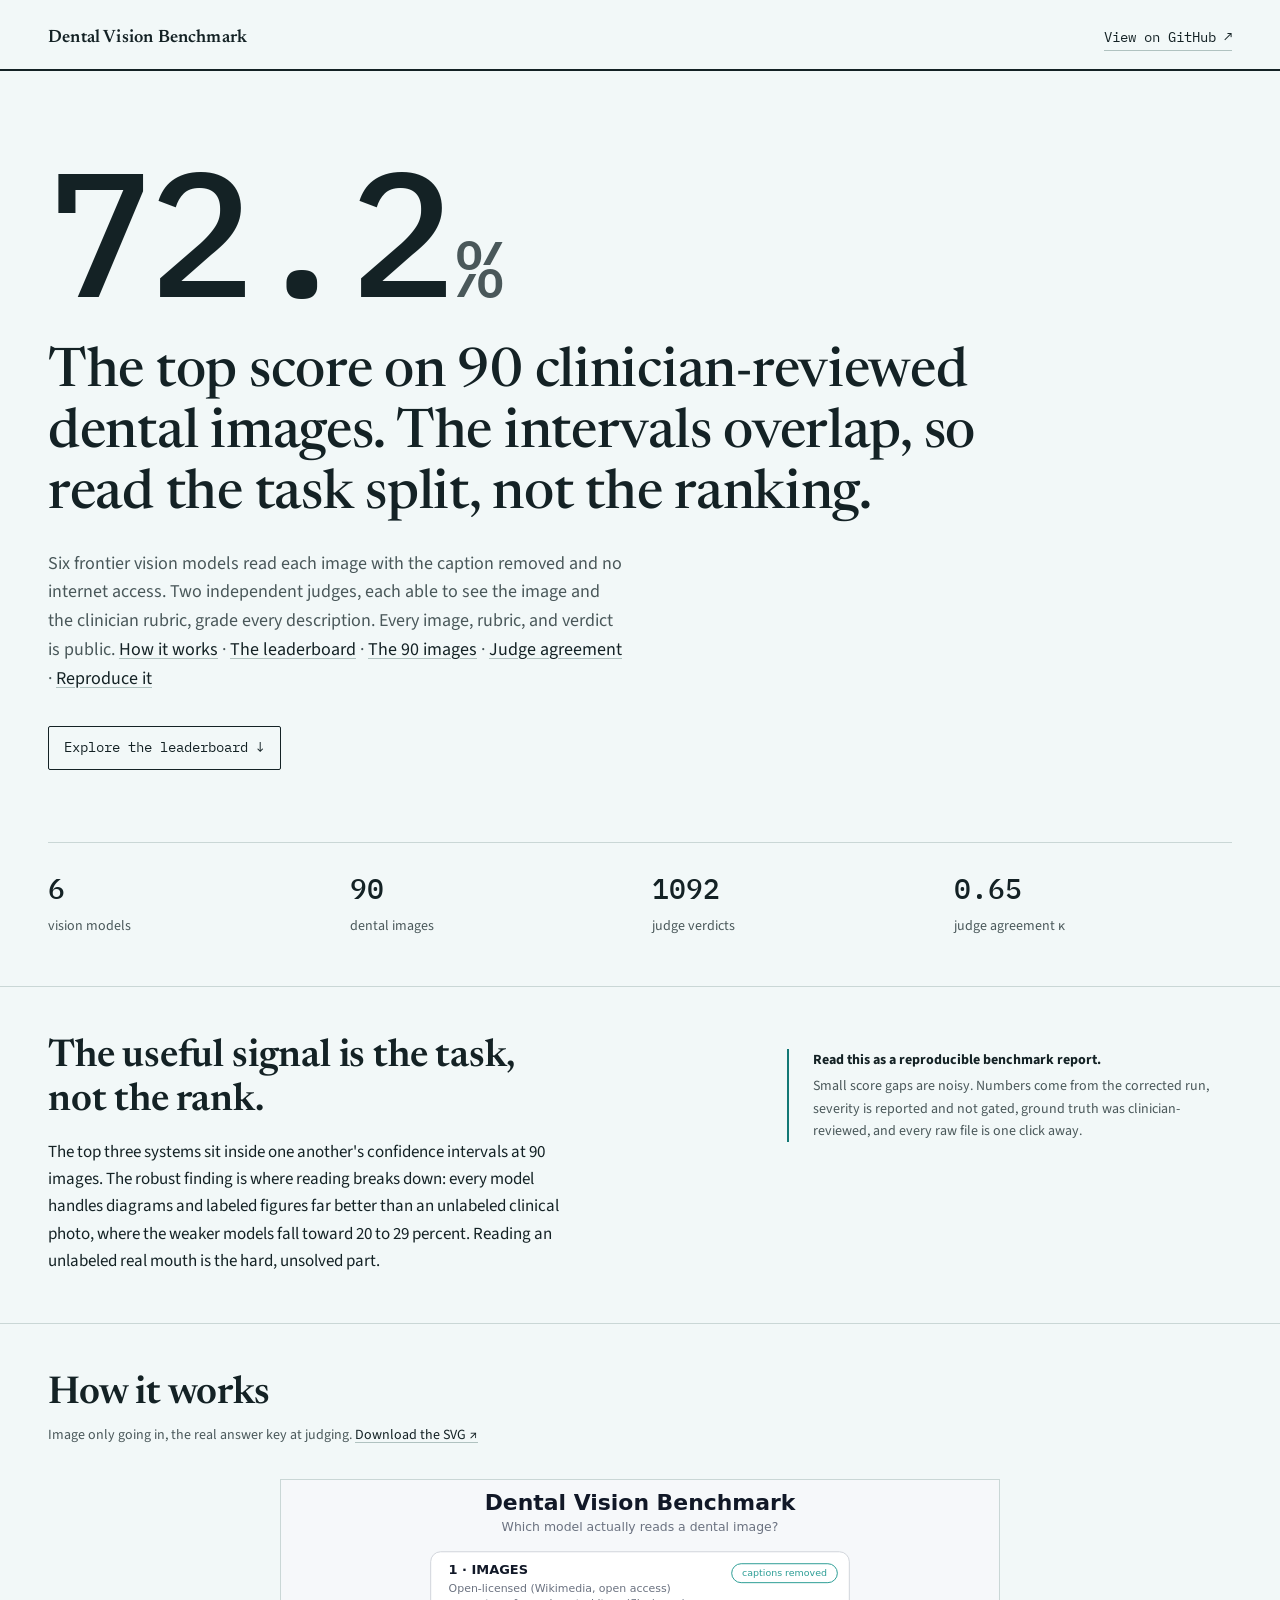
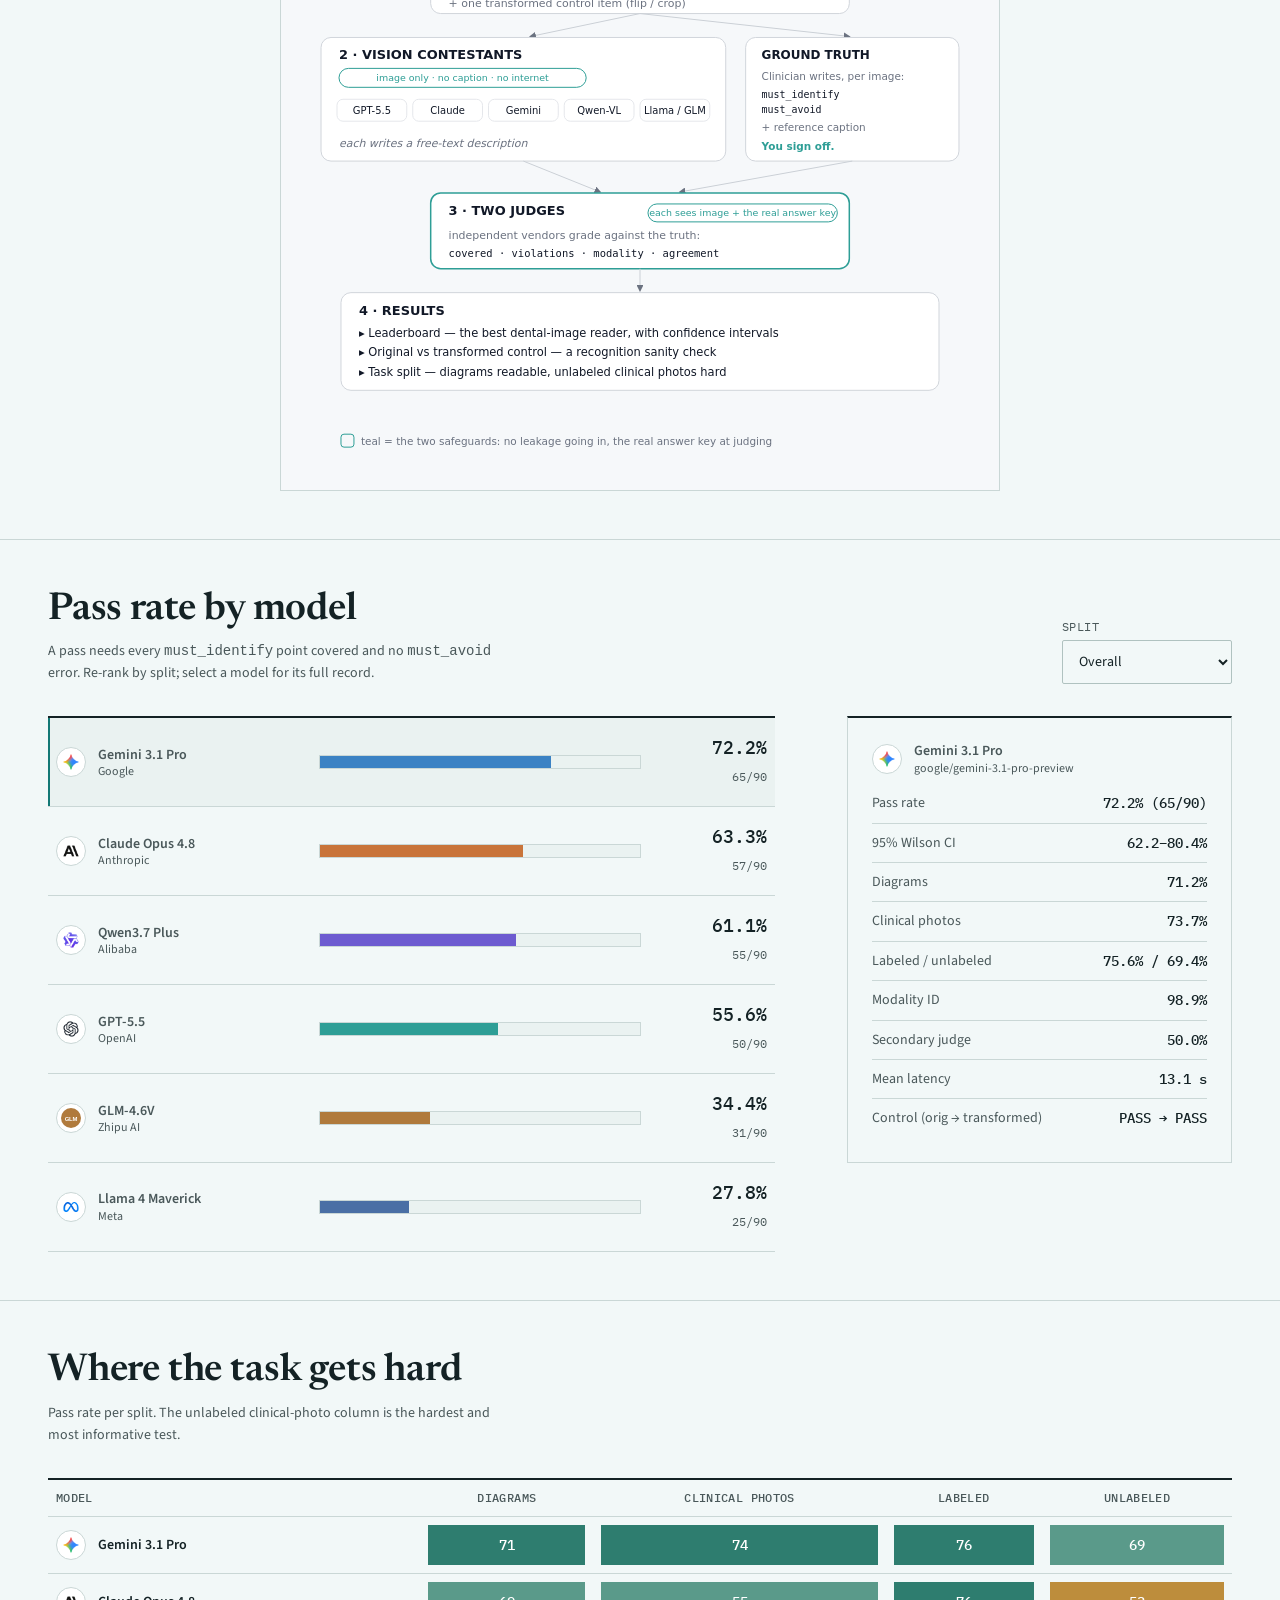
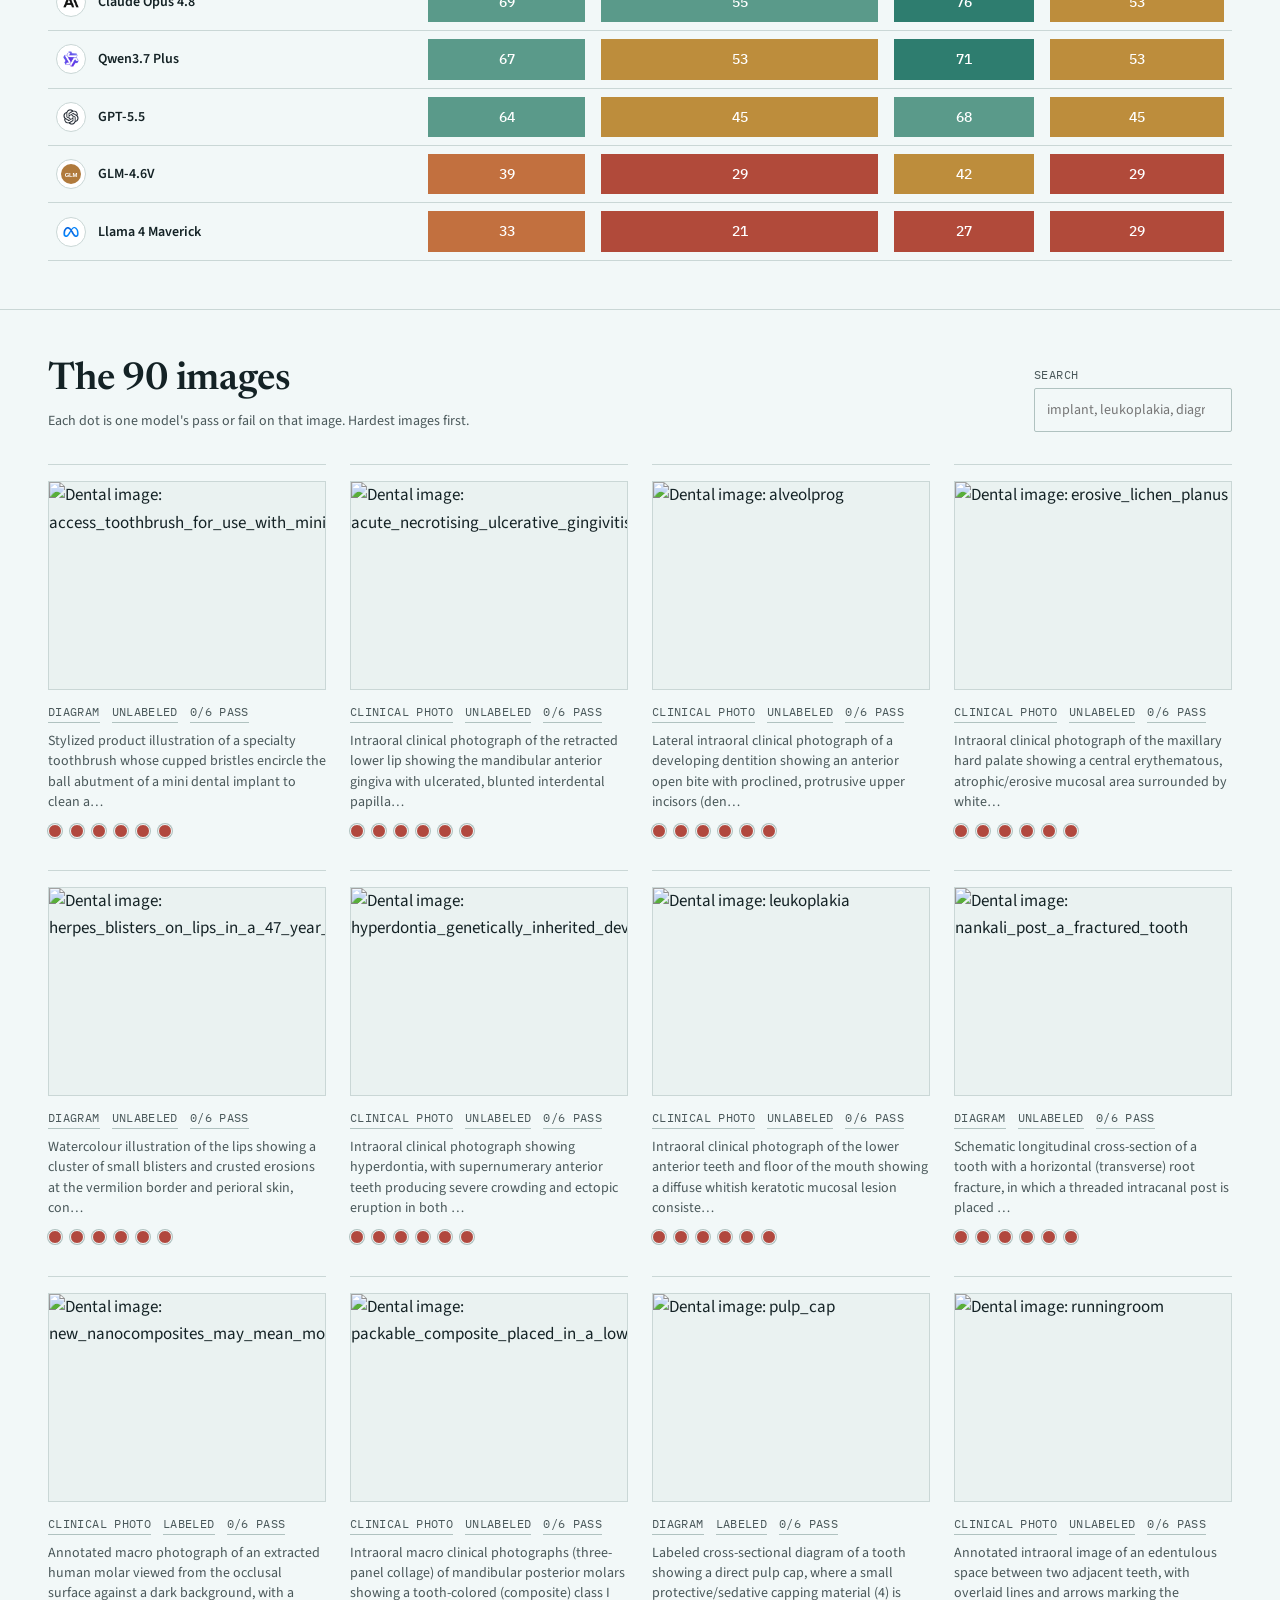
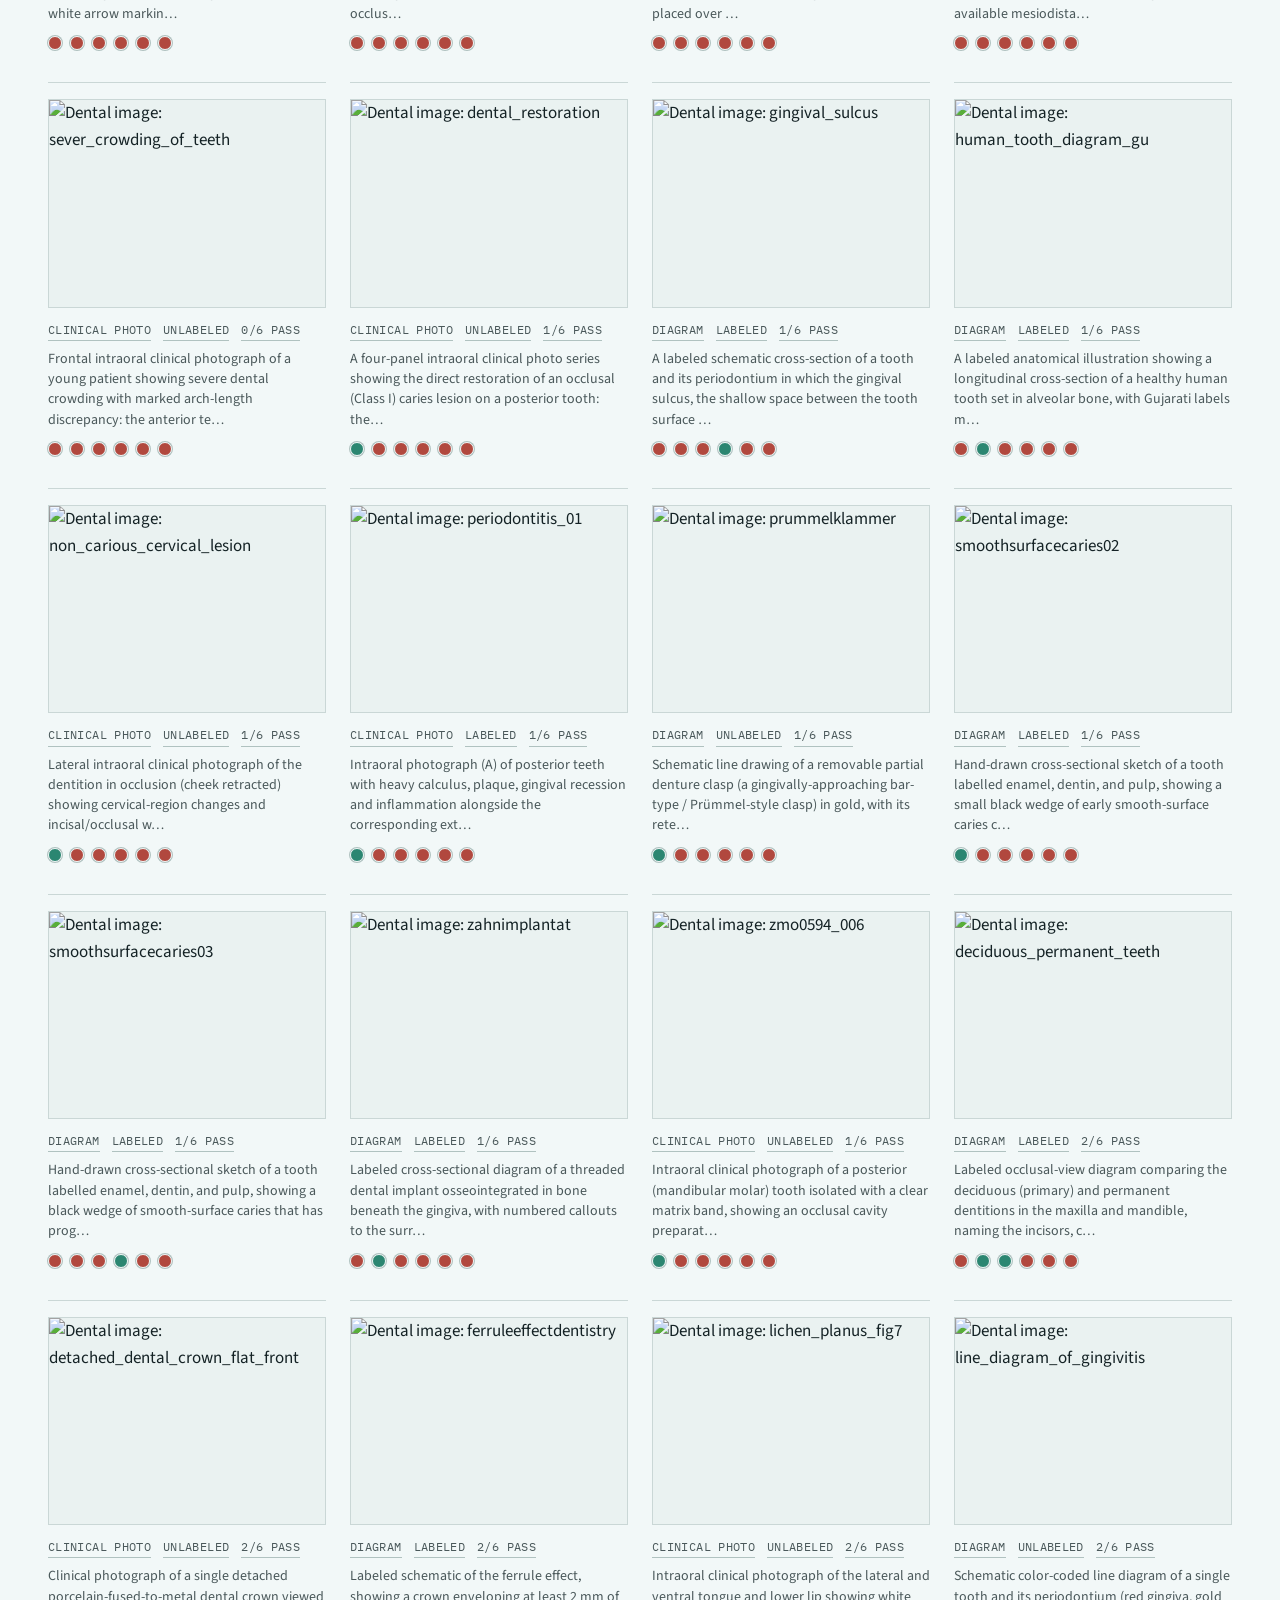
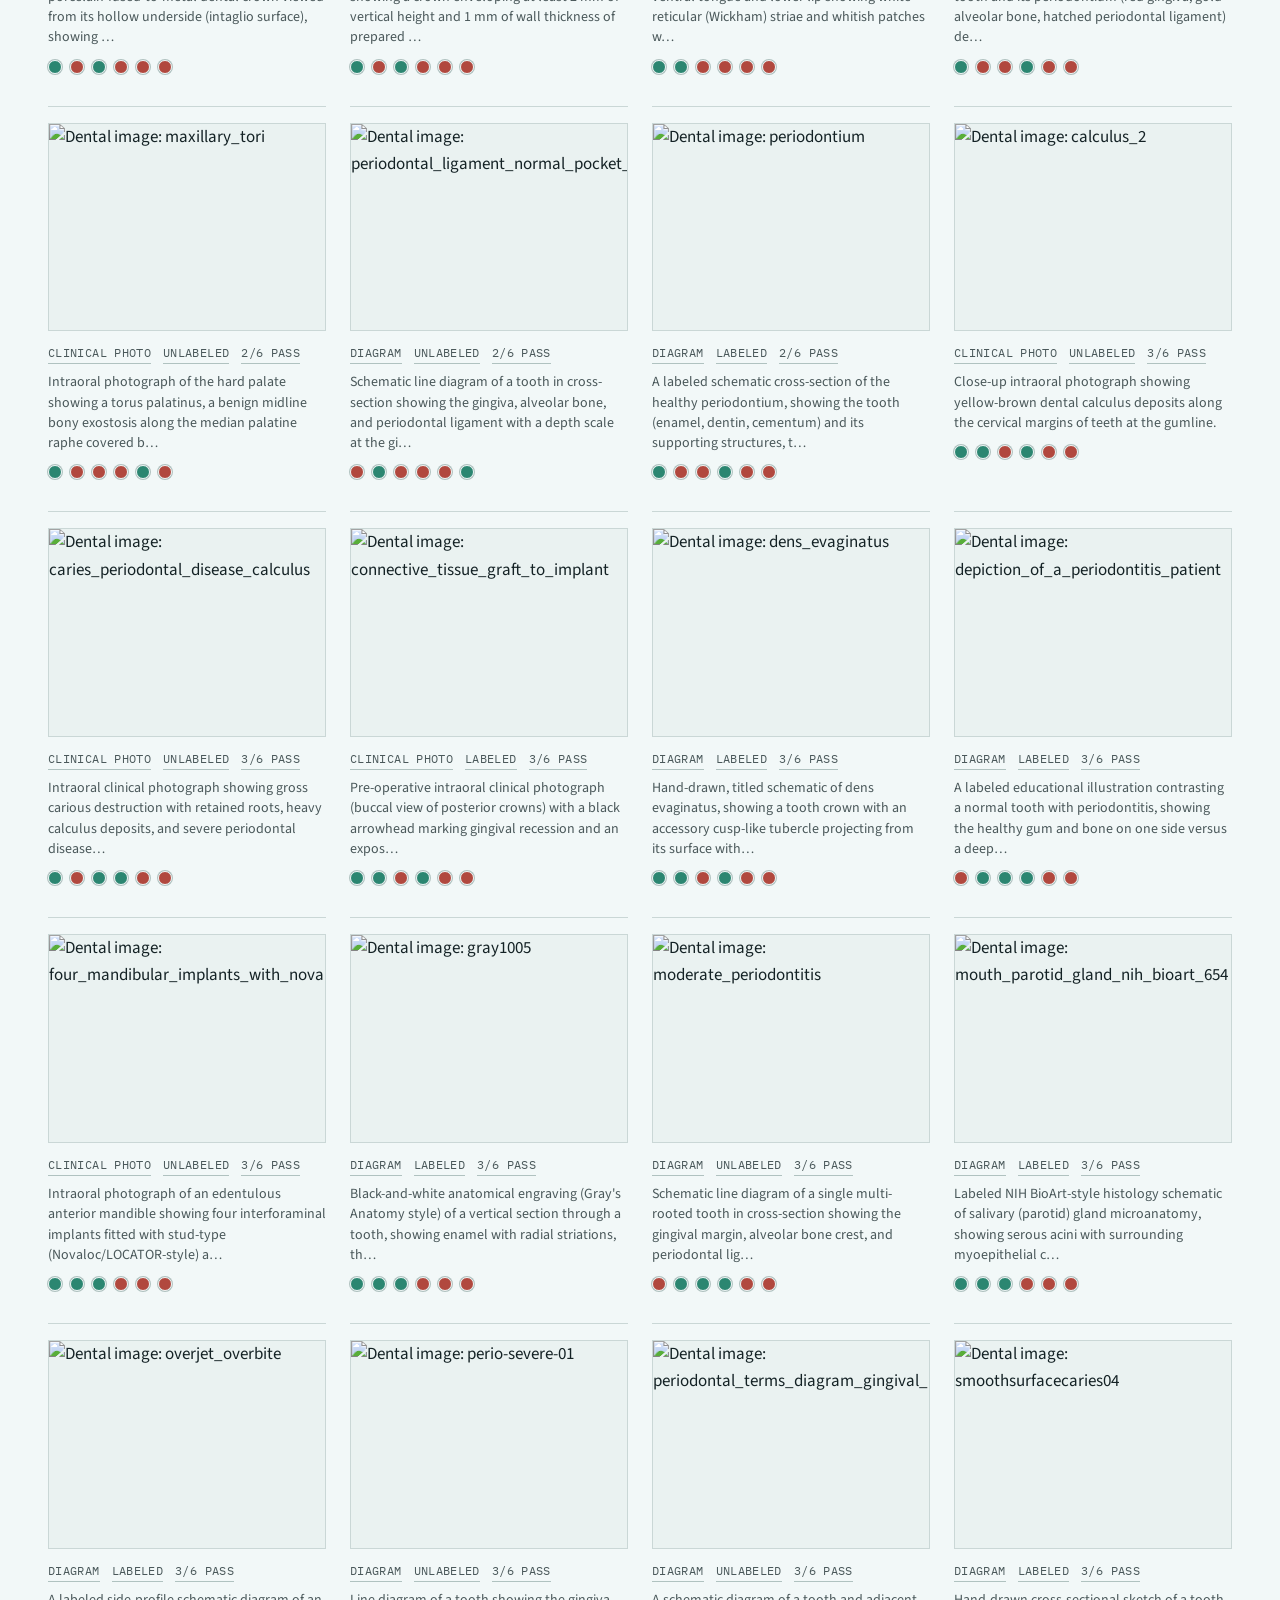
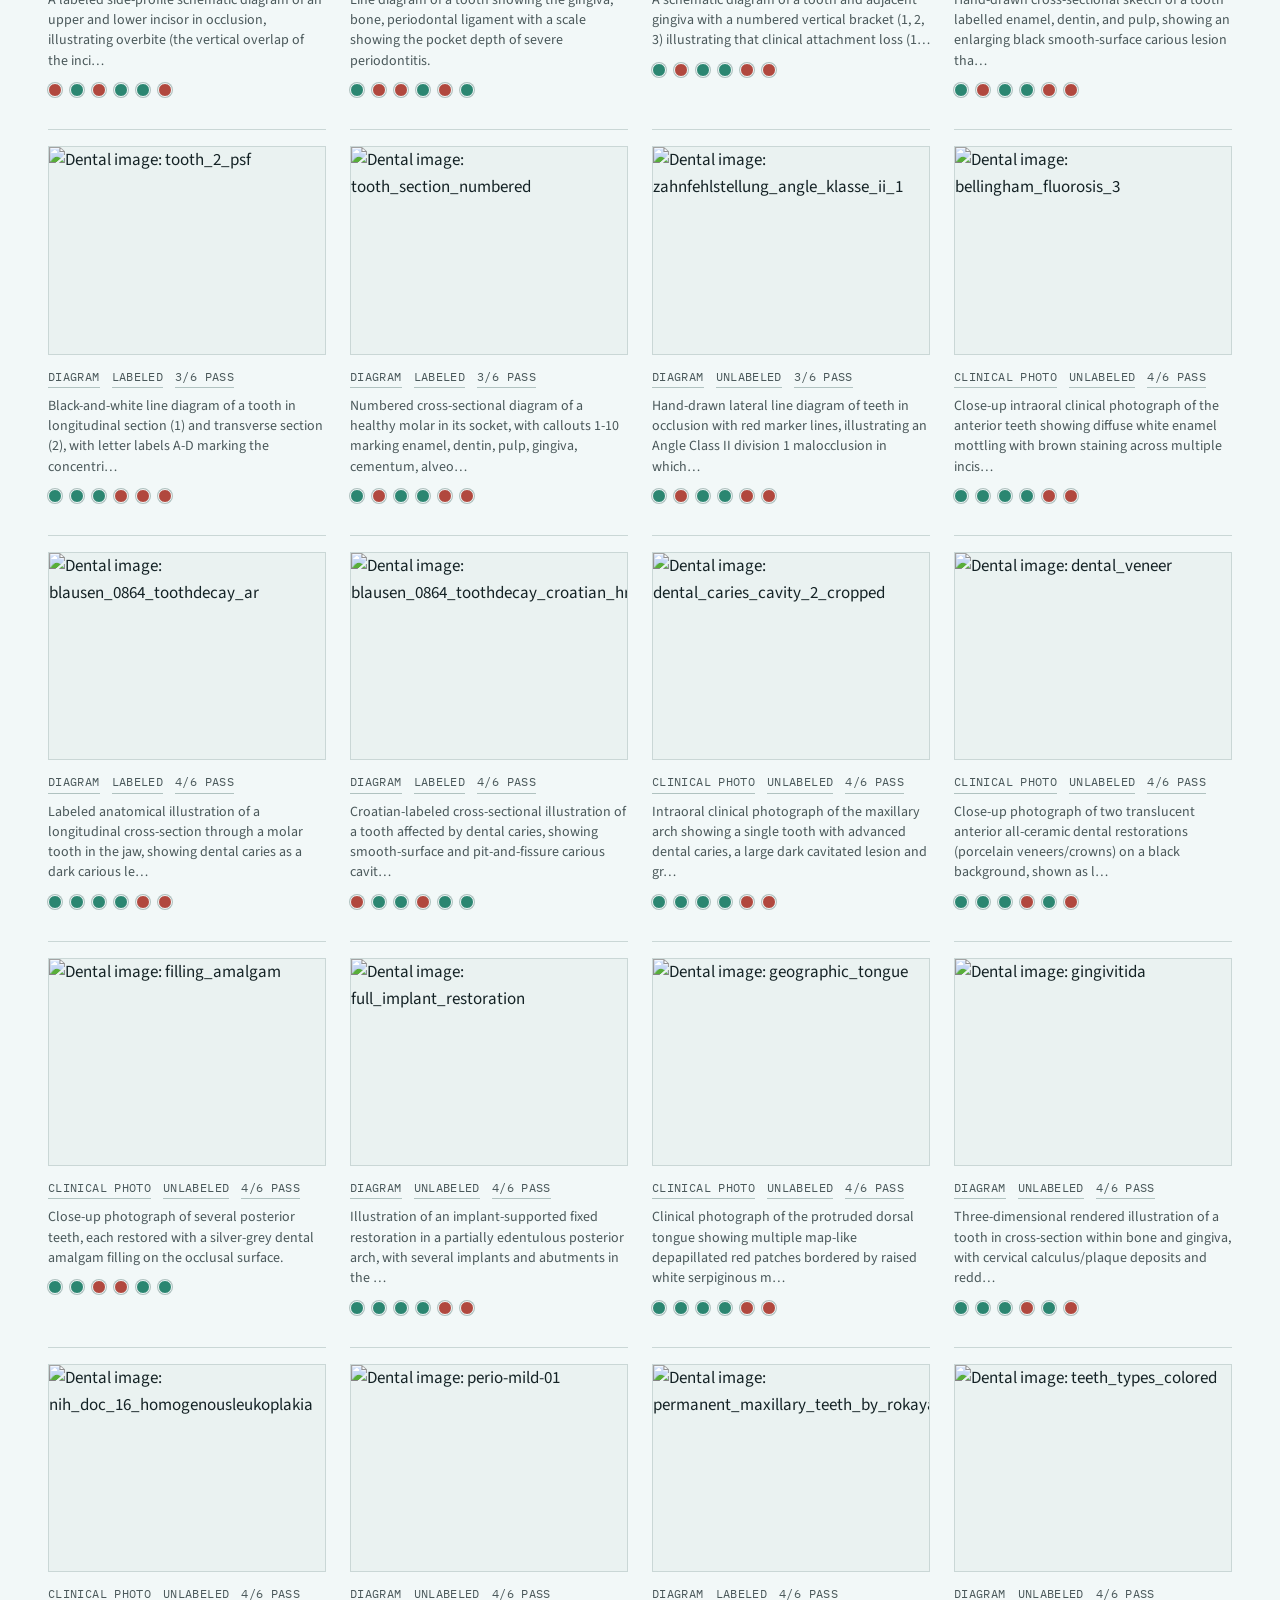
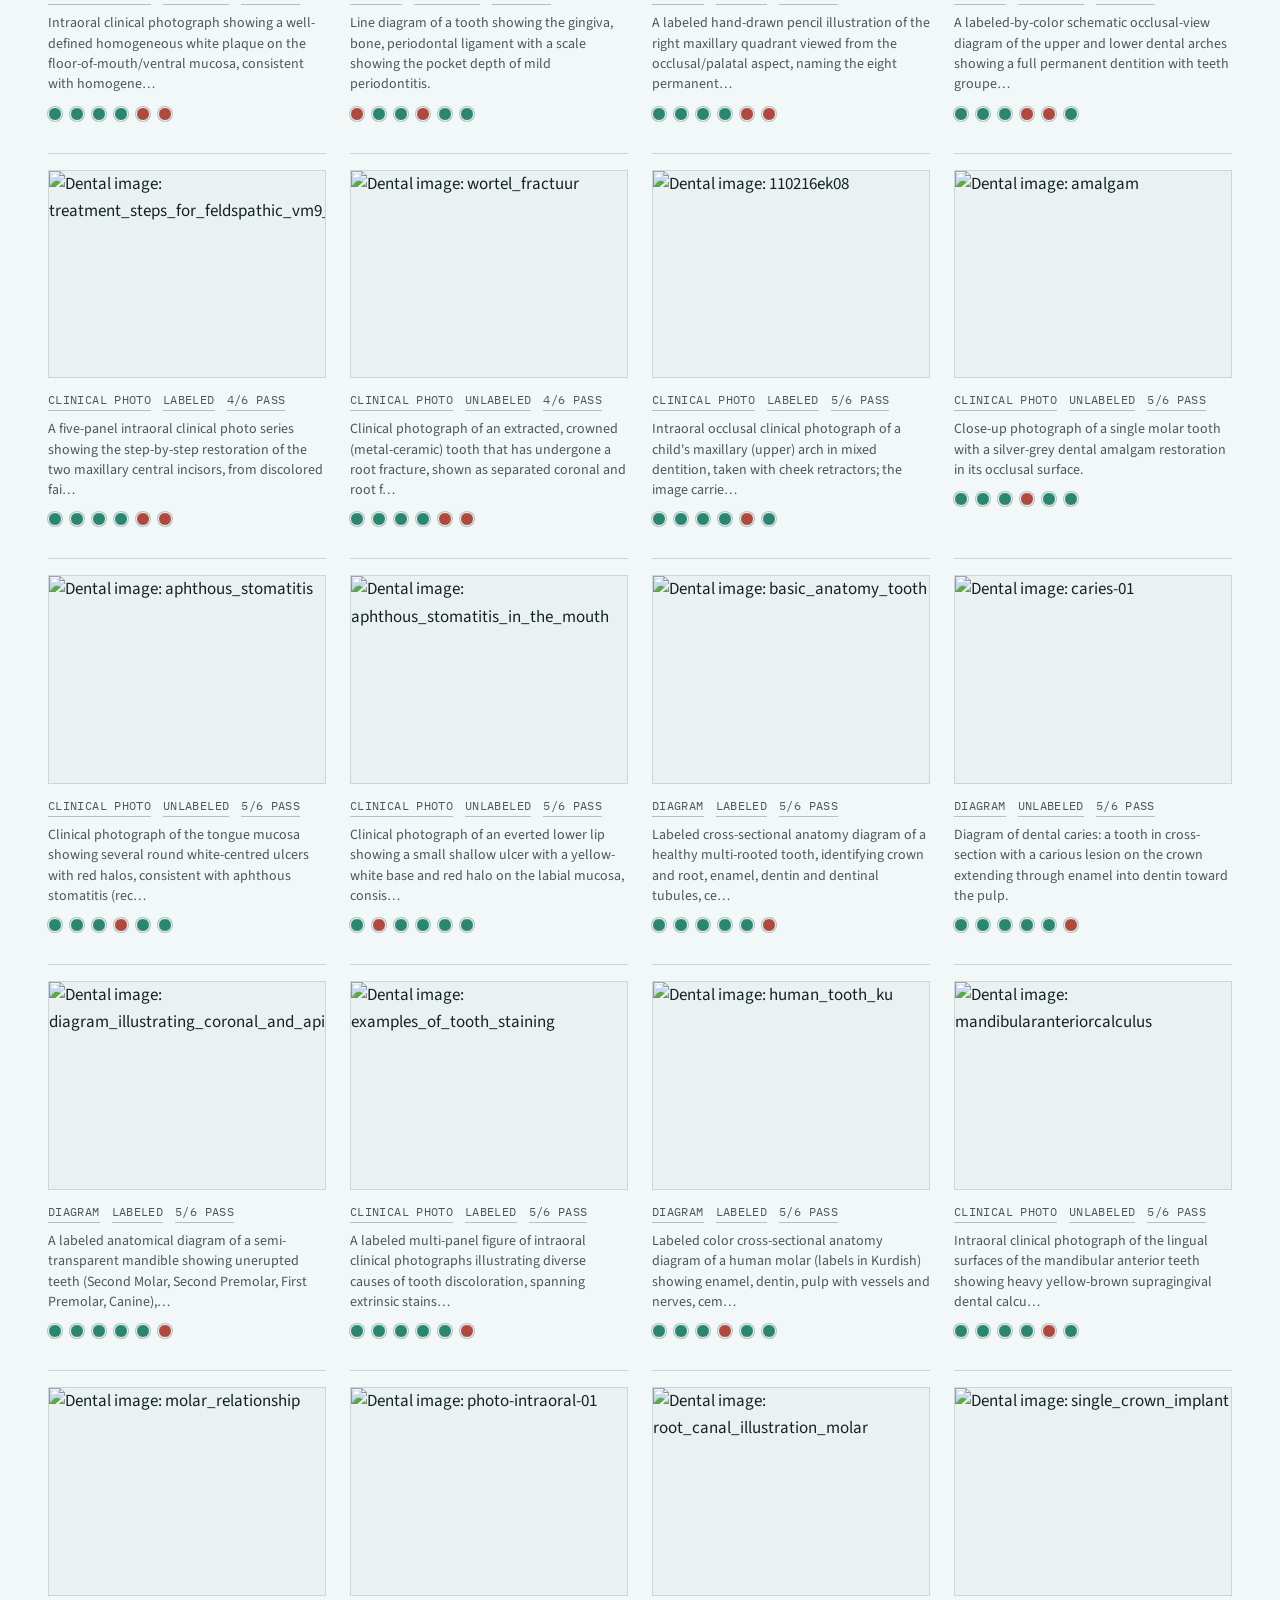
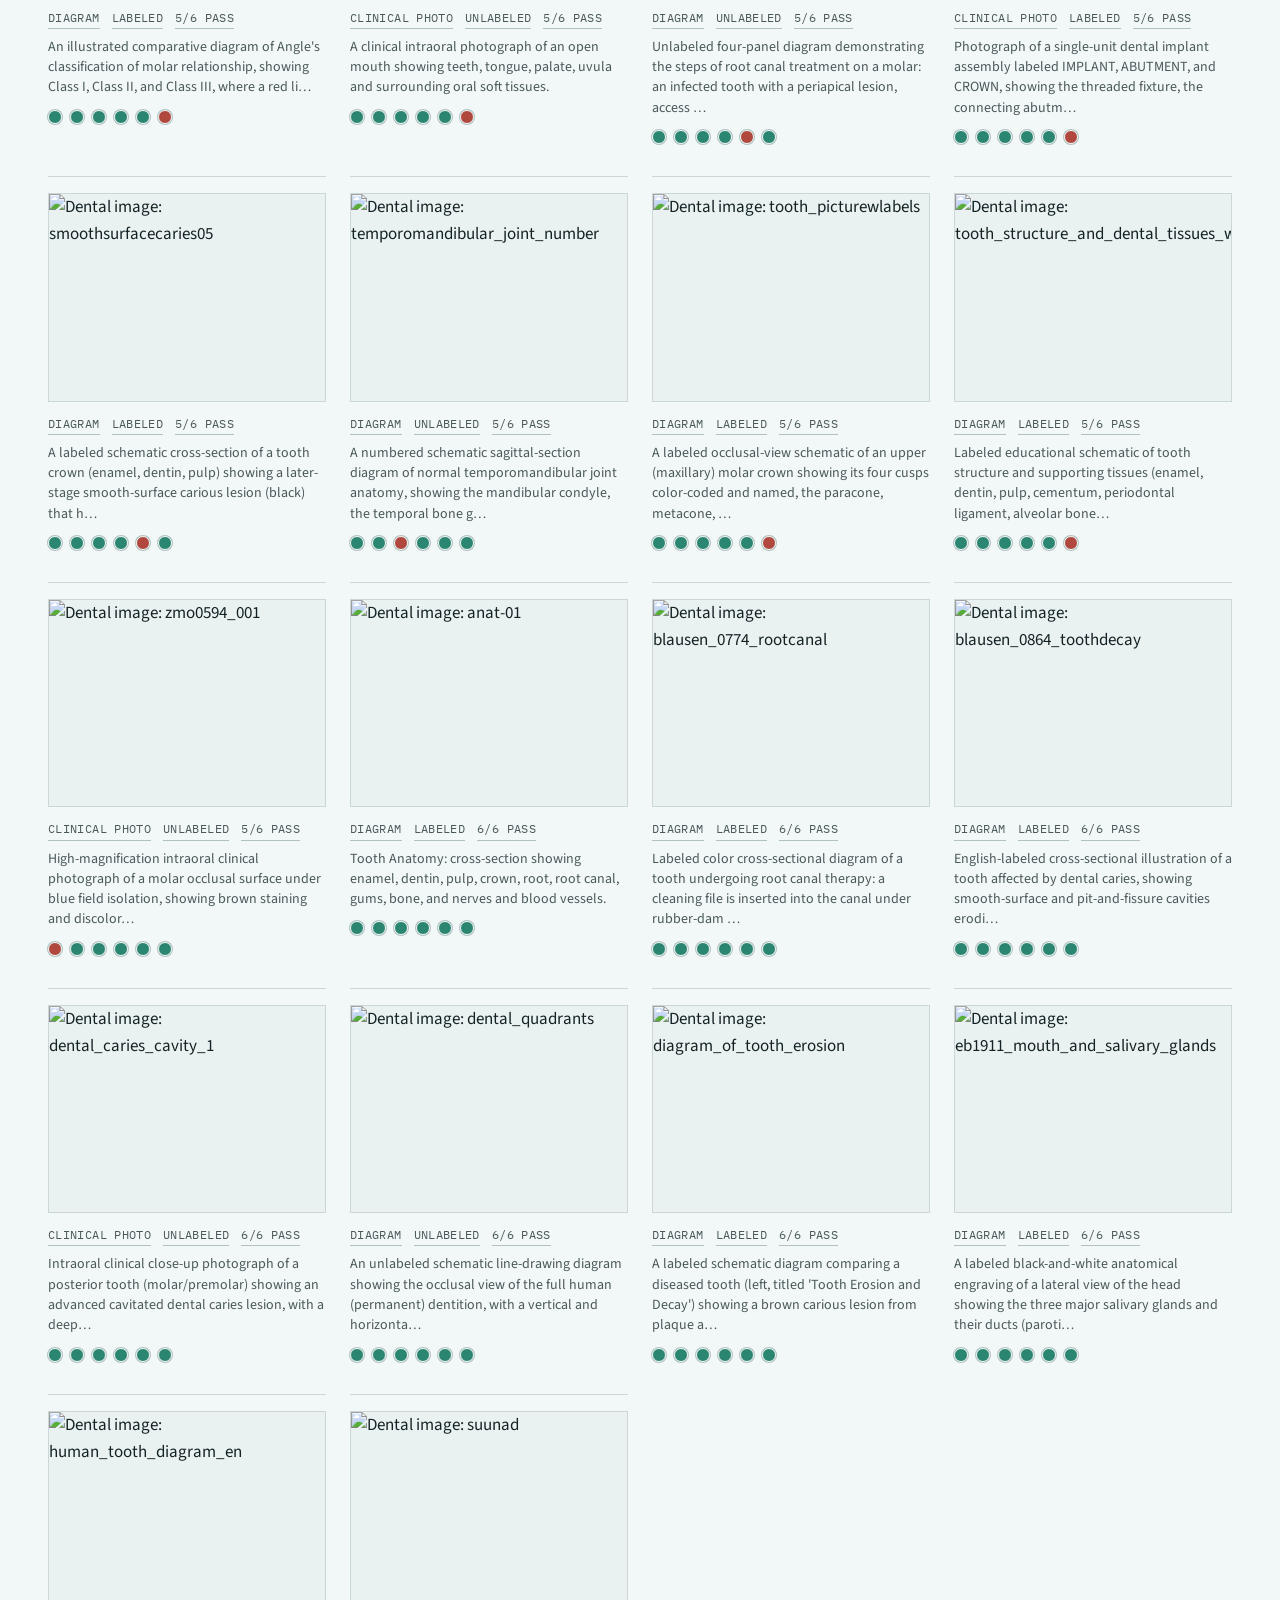
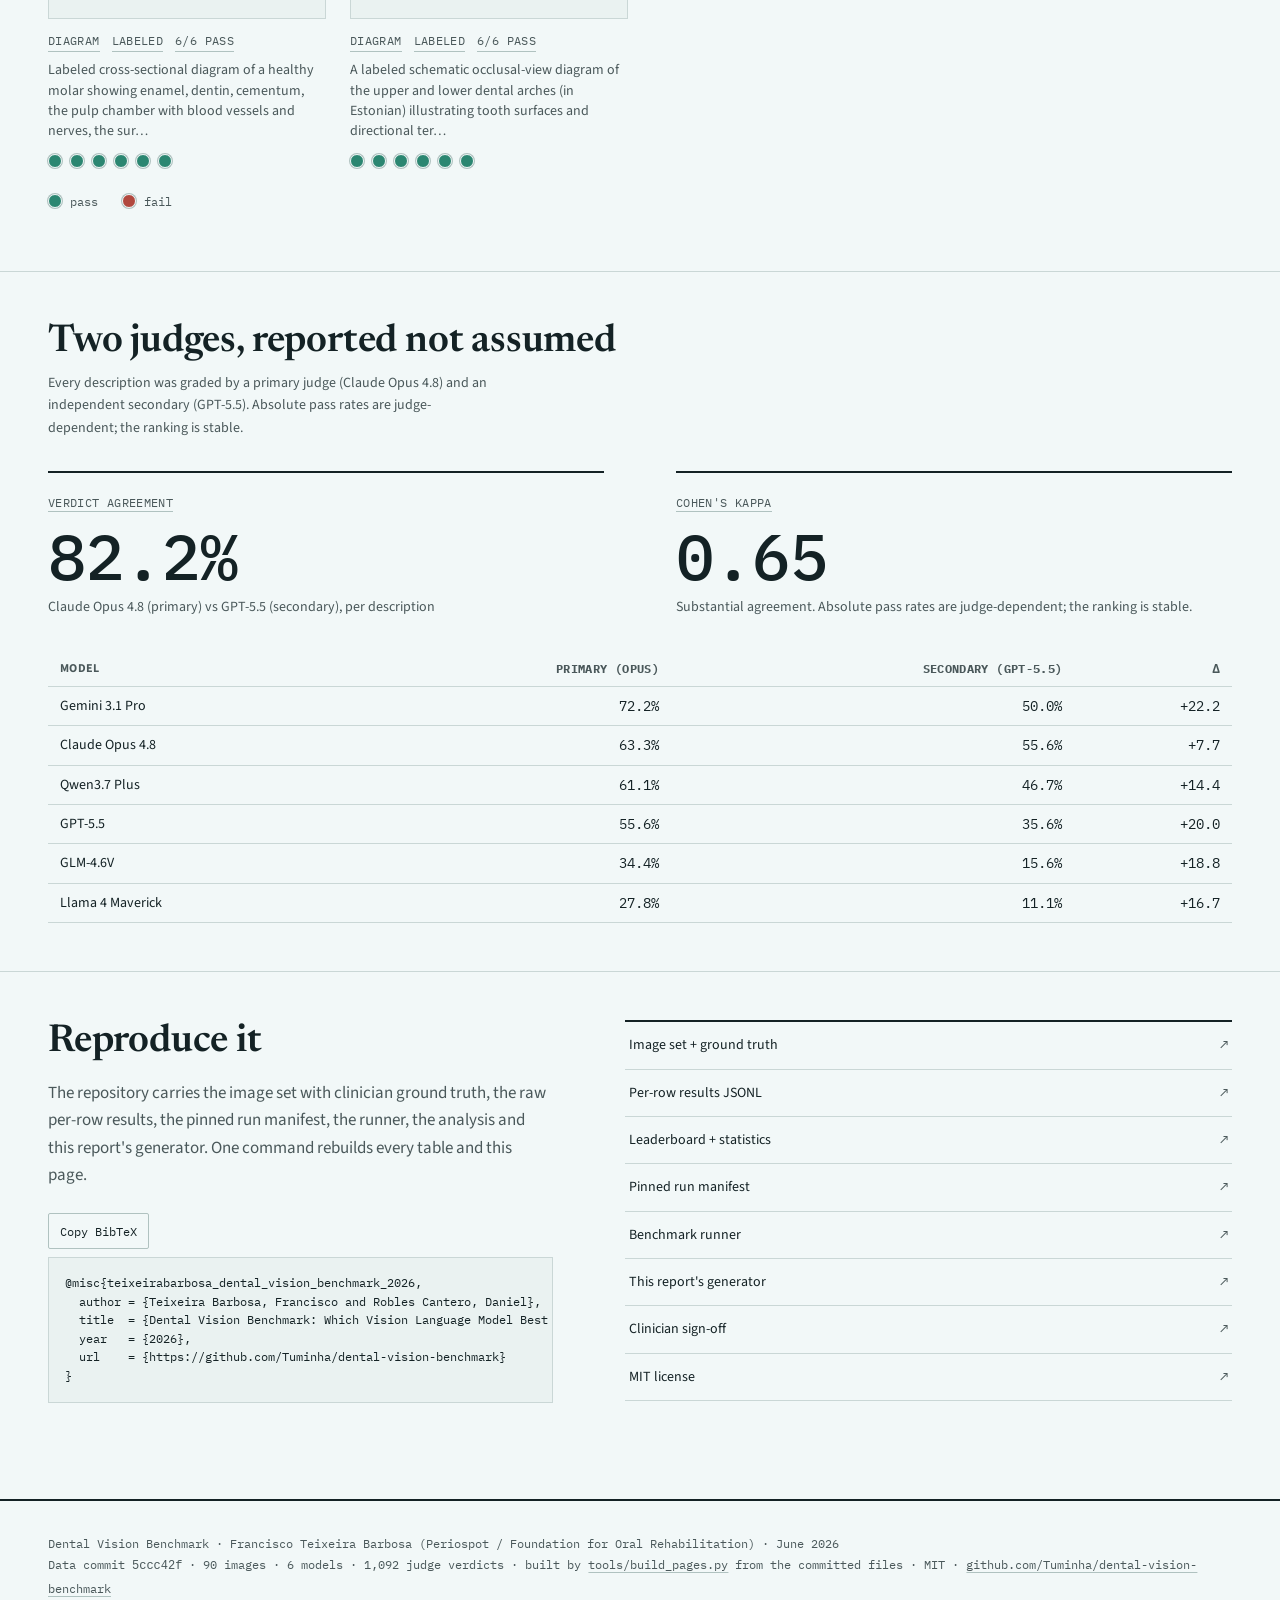
==== commit ed526256: "Address Codex P2/P3: provider routing, repro docs, stale metadata, reusable validation page - Disclo" ====
--- a/docs/index.html
+++ b/docs/index.html
@@ -139,7 +139,7 @@
         <div class="citation-box">
           <button id="copyCitation" class="copy-btn" type="button">Copy BibTeX</button>
           <pre id="citationText">@misc{teixeirabarbosa_dental_vision_benchmark_2026,
-  author = {Teixeira Barbosa, Francisco},
+  author = {Teixeira Barbosa, Francisco and Robles Cantero, Daniel},
   title  = {Dental Vision Benchmark: Which Vision Language Model Best Reads a Dental Image?},
   year   = {2026},
   url    = {https://github.com/Tuminha/dental-vision-benchmark}
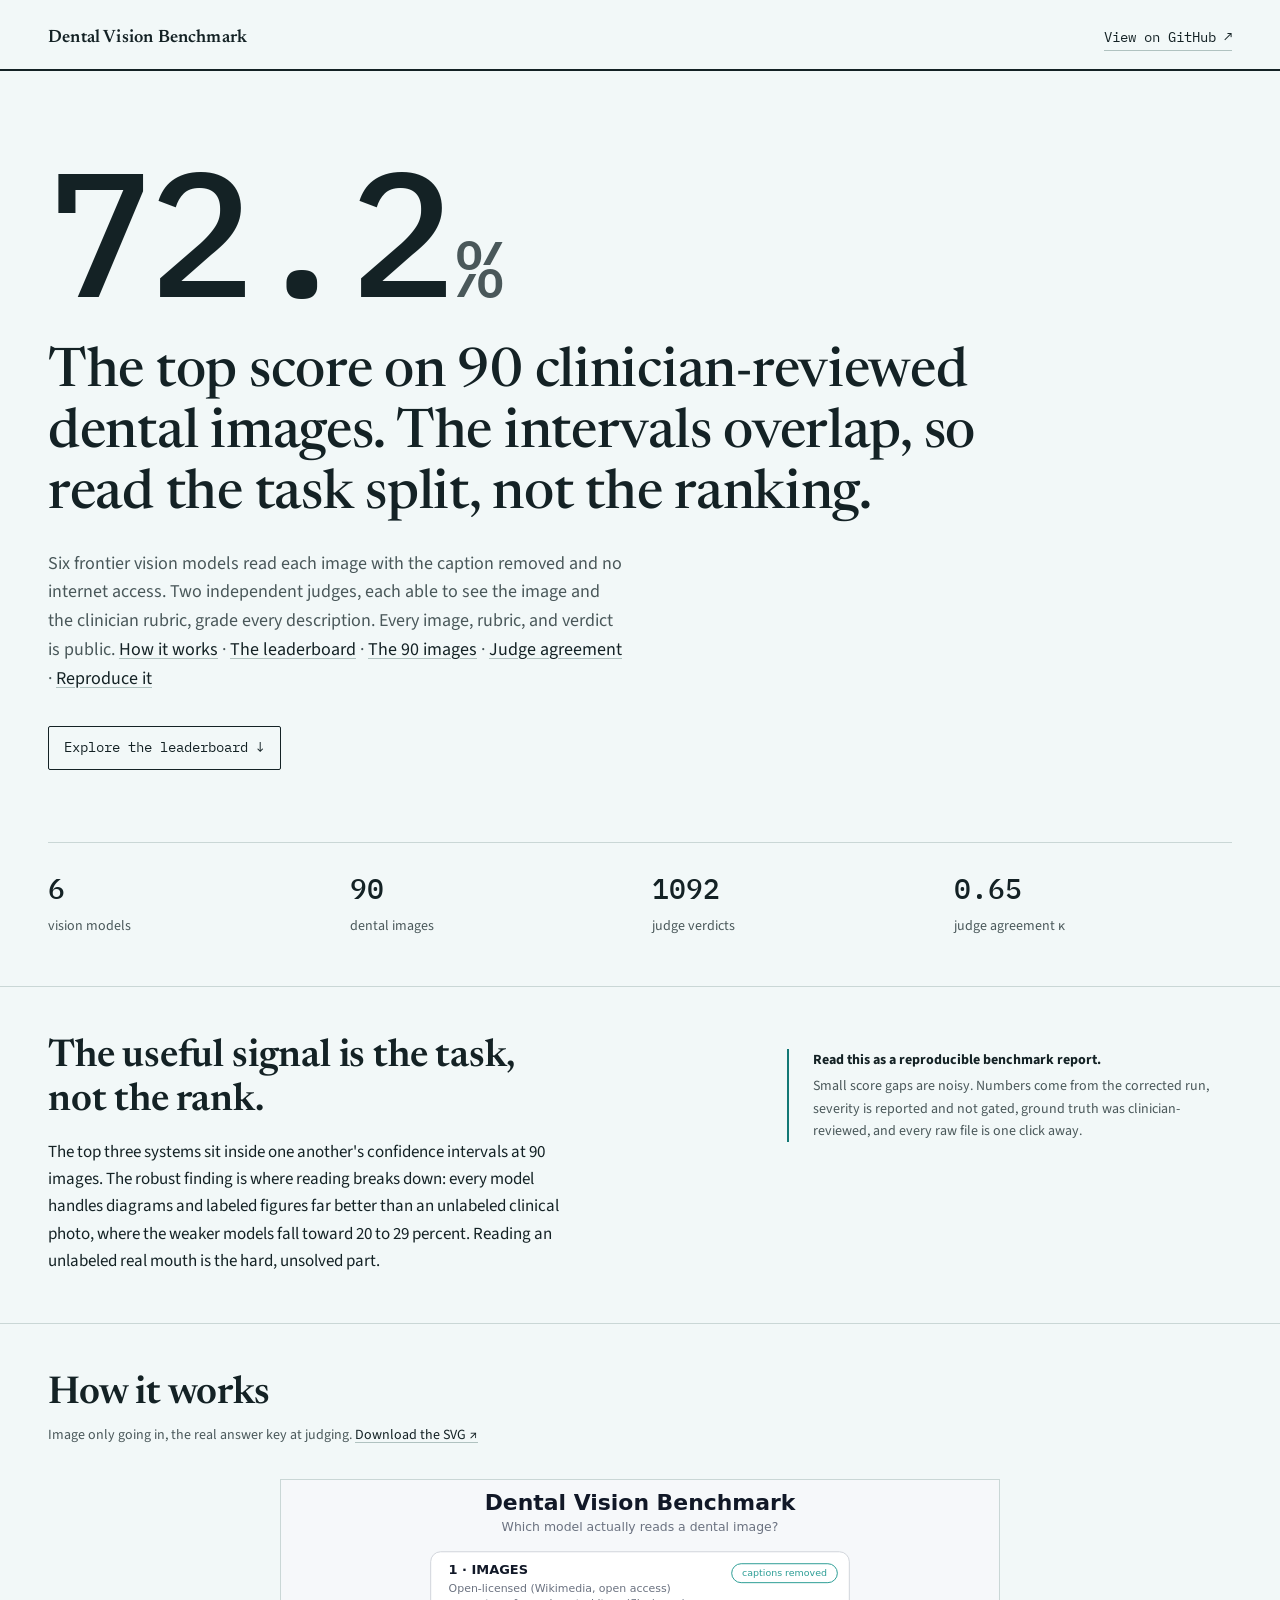
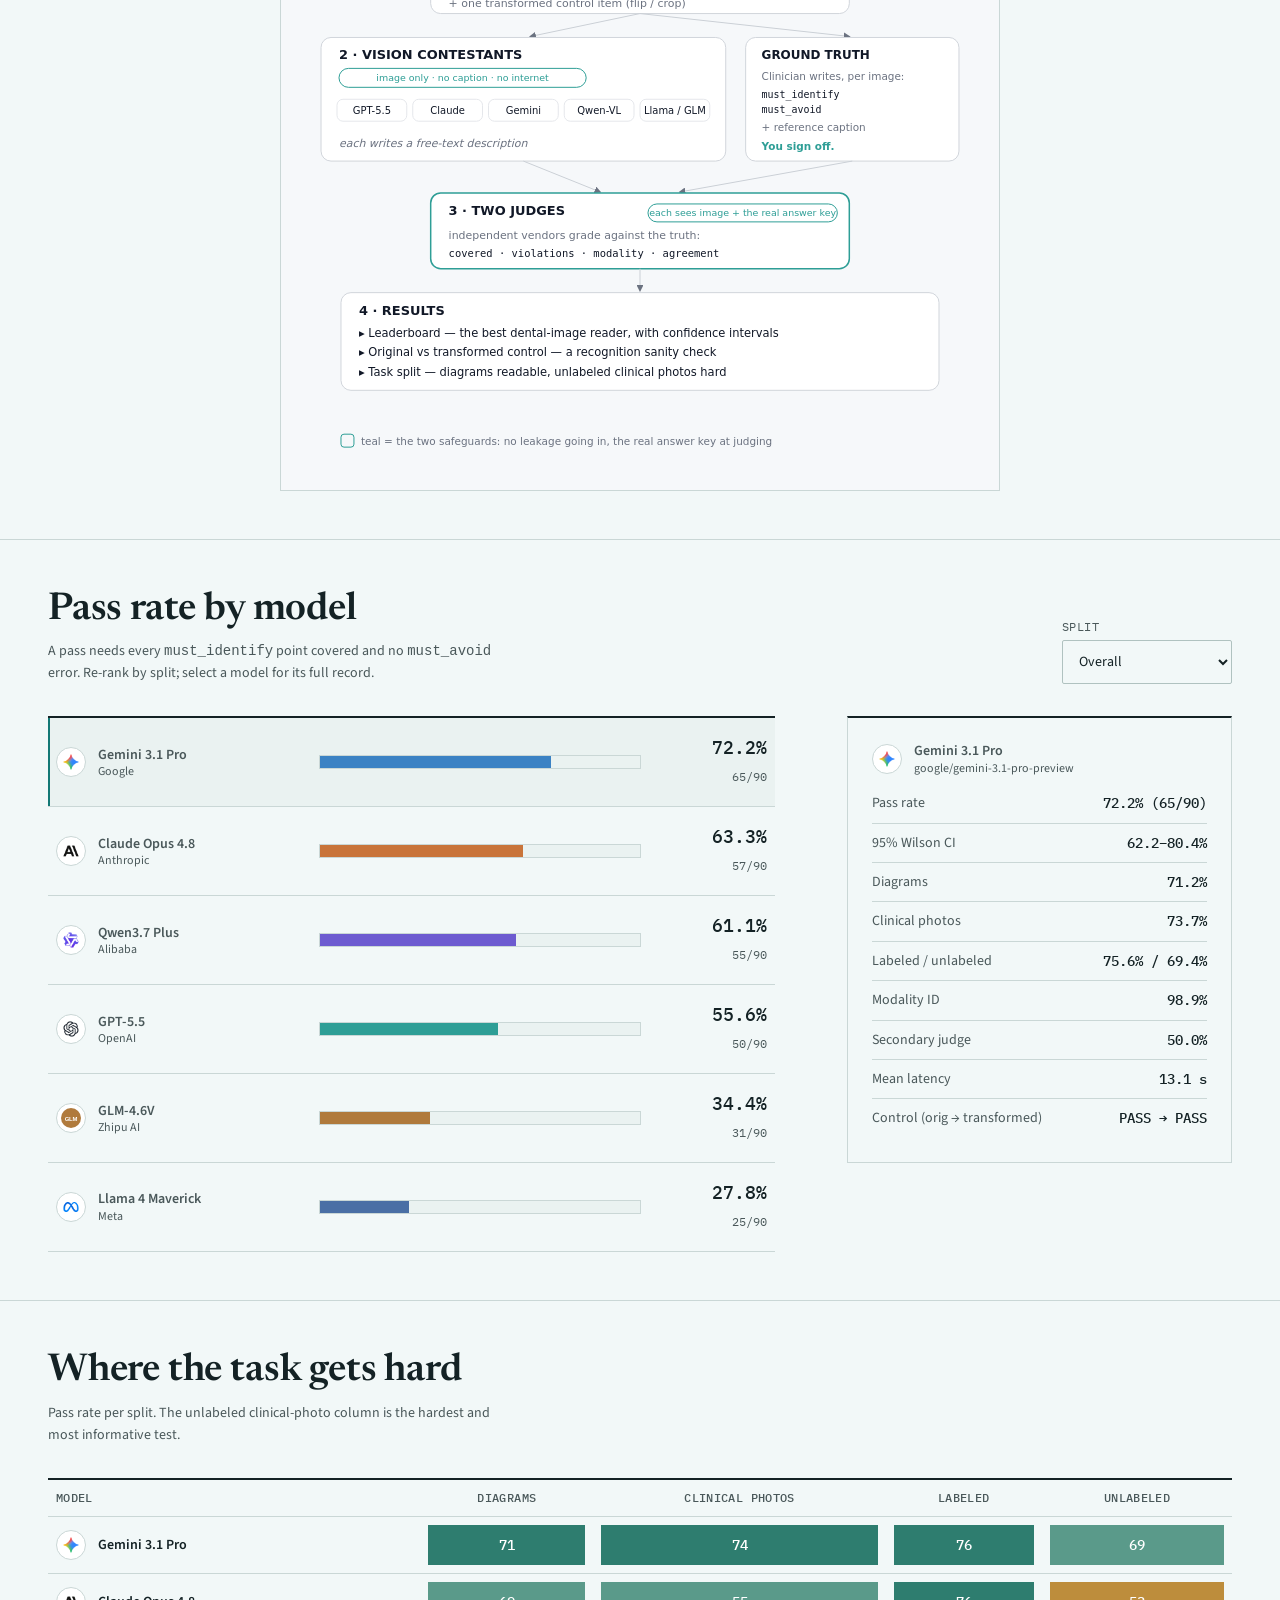
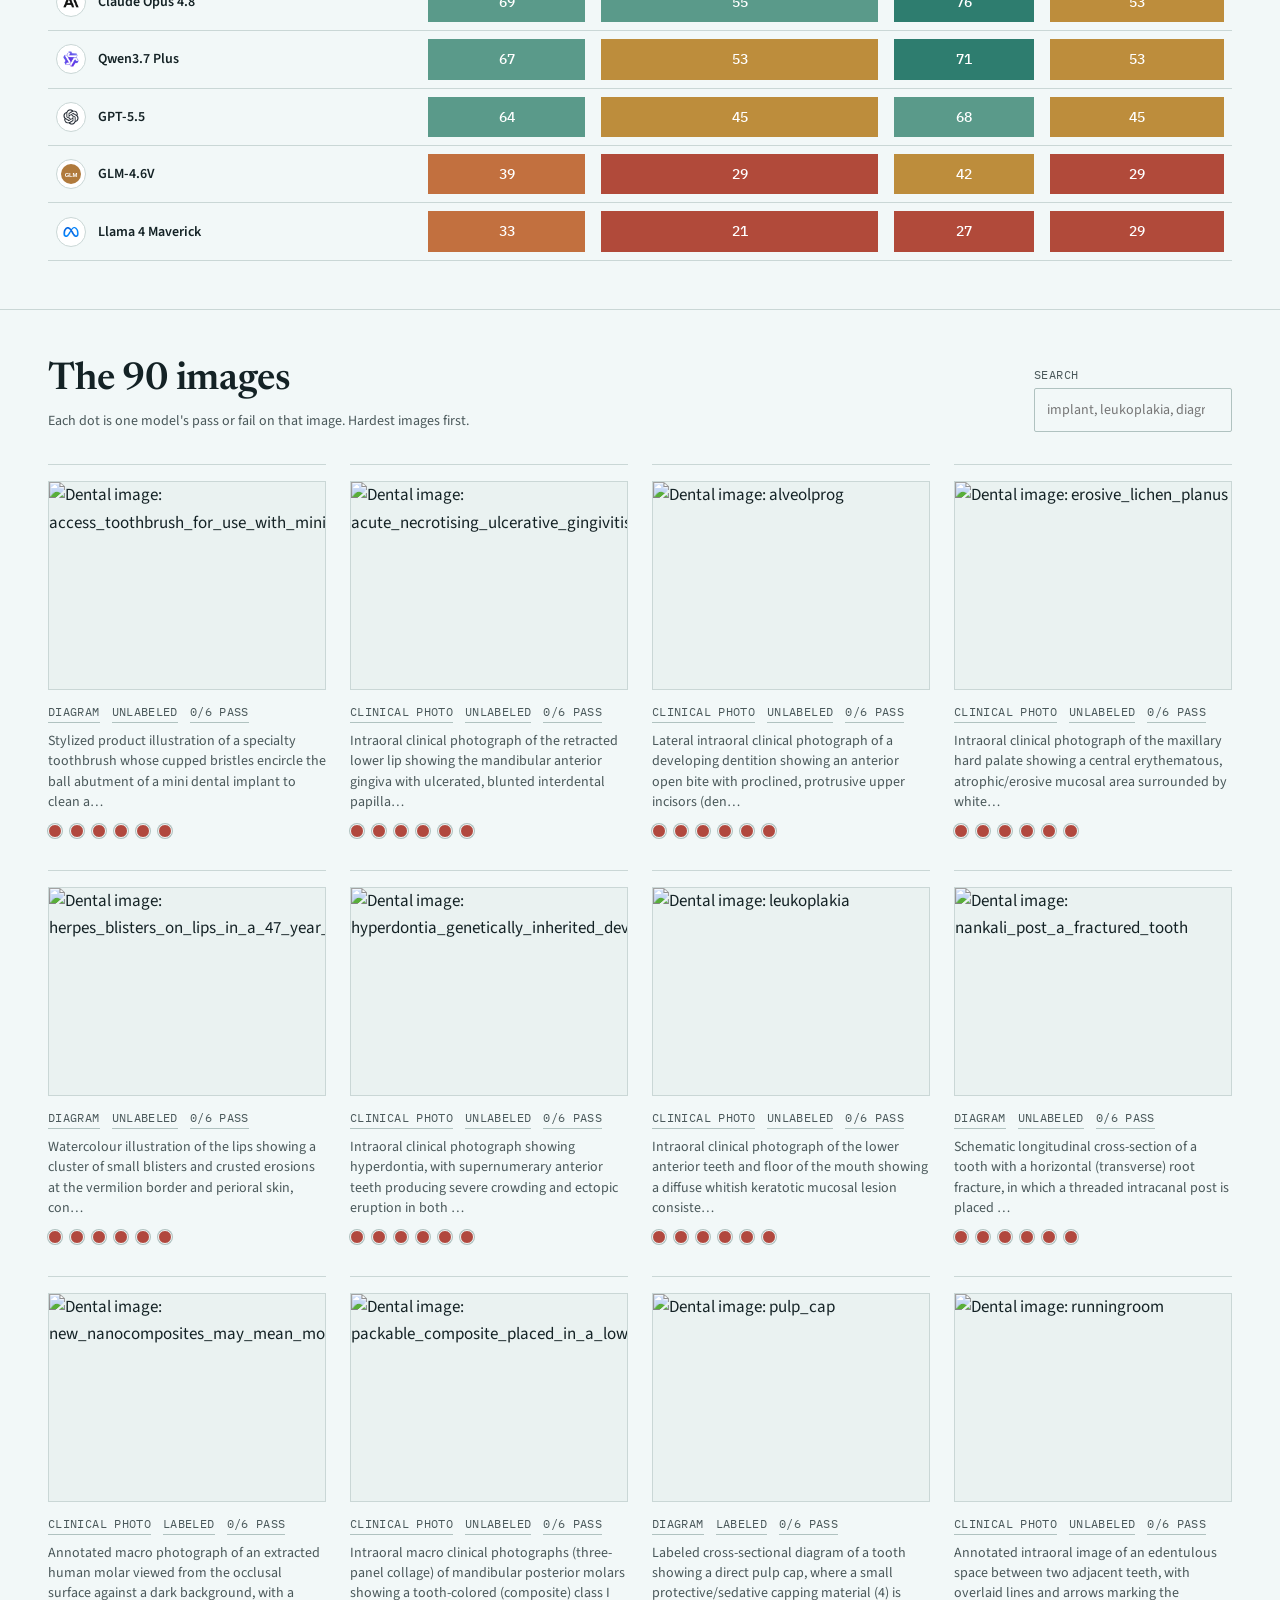
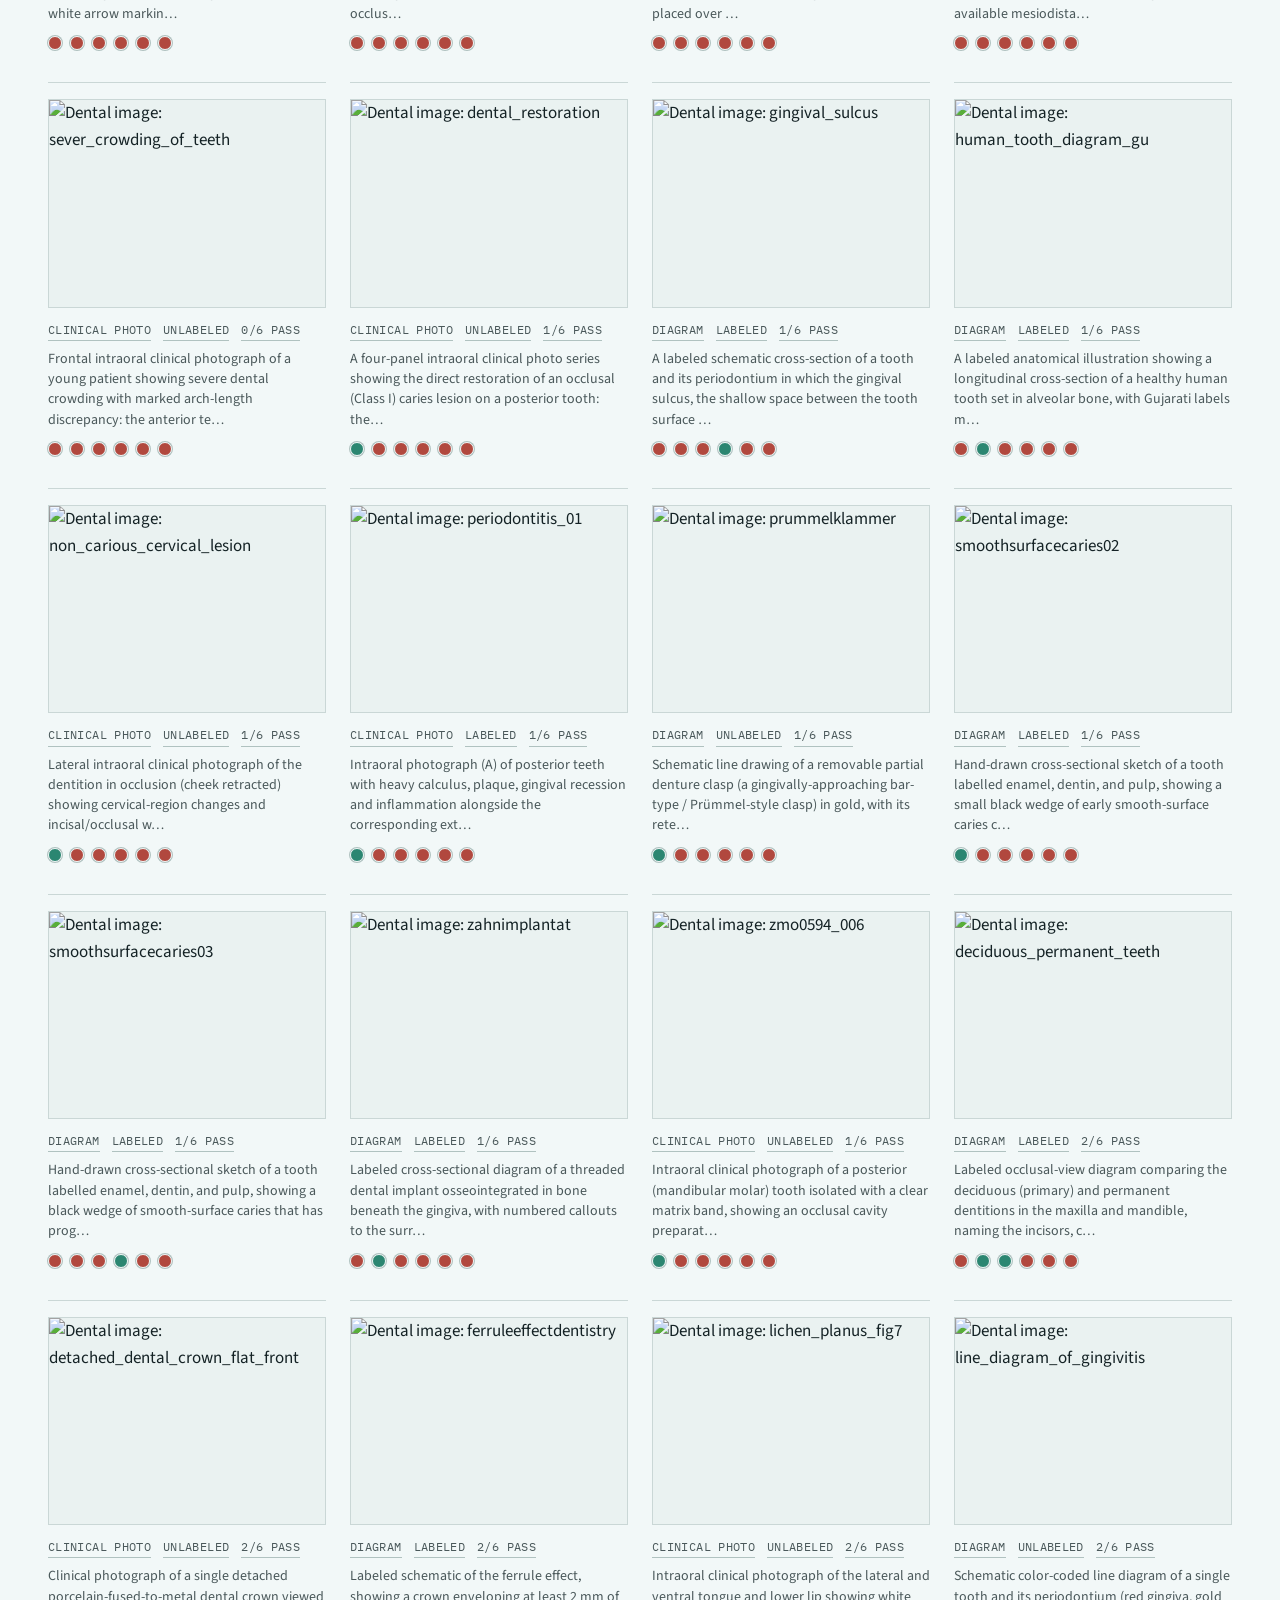
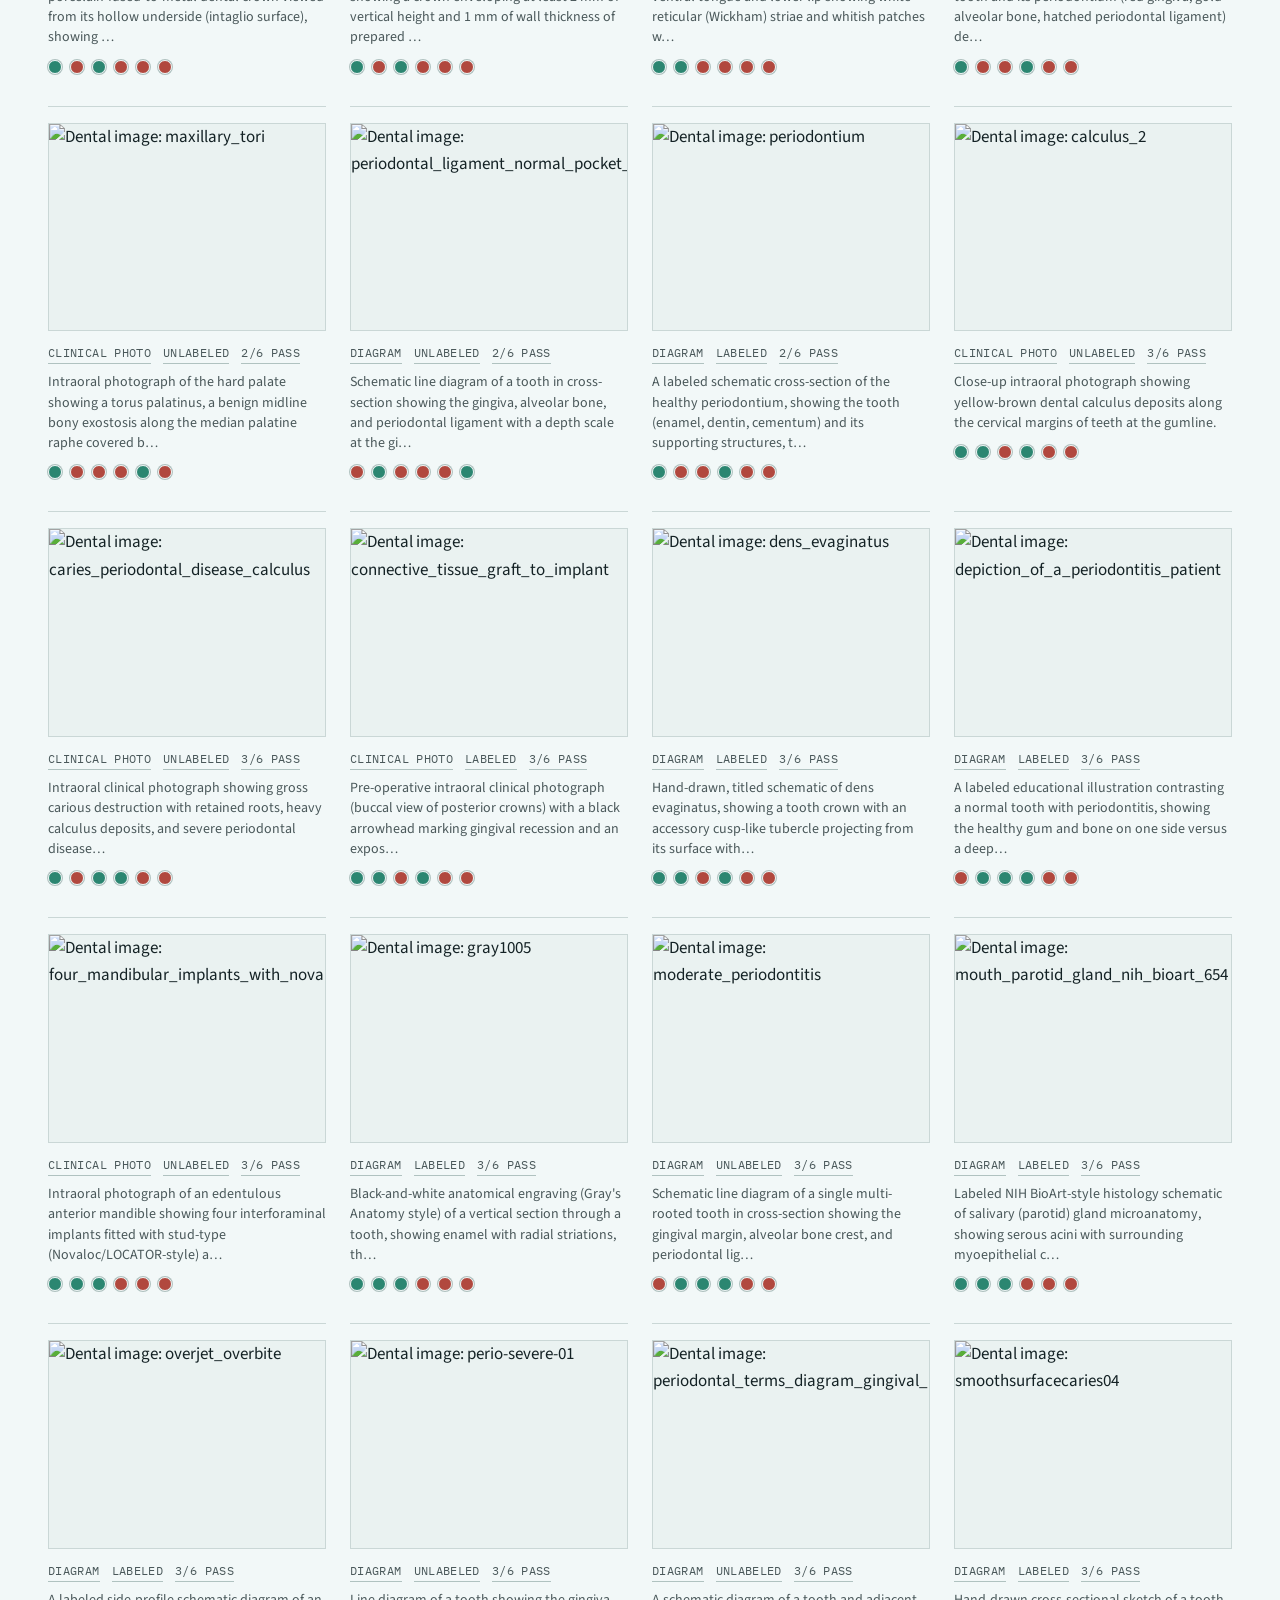
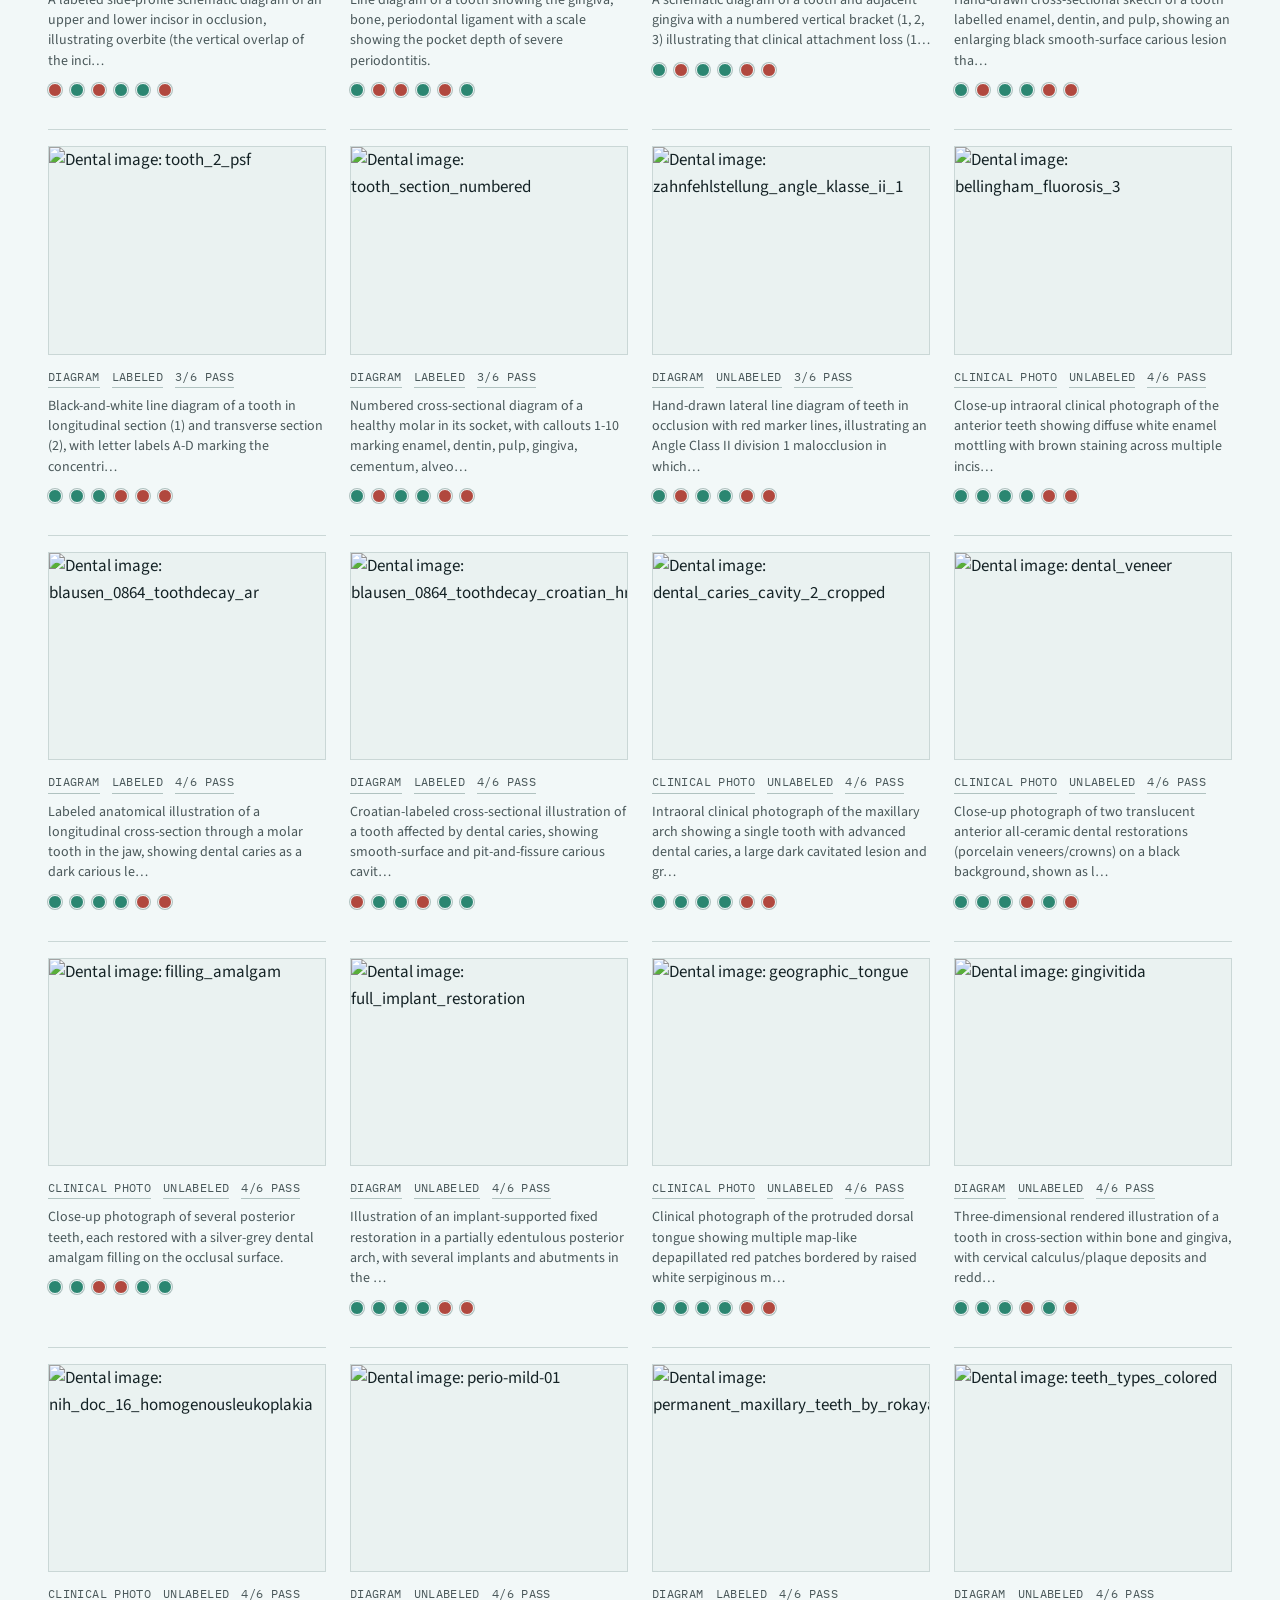
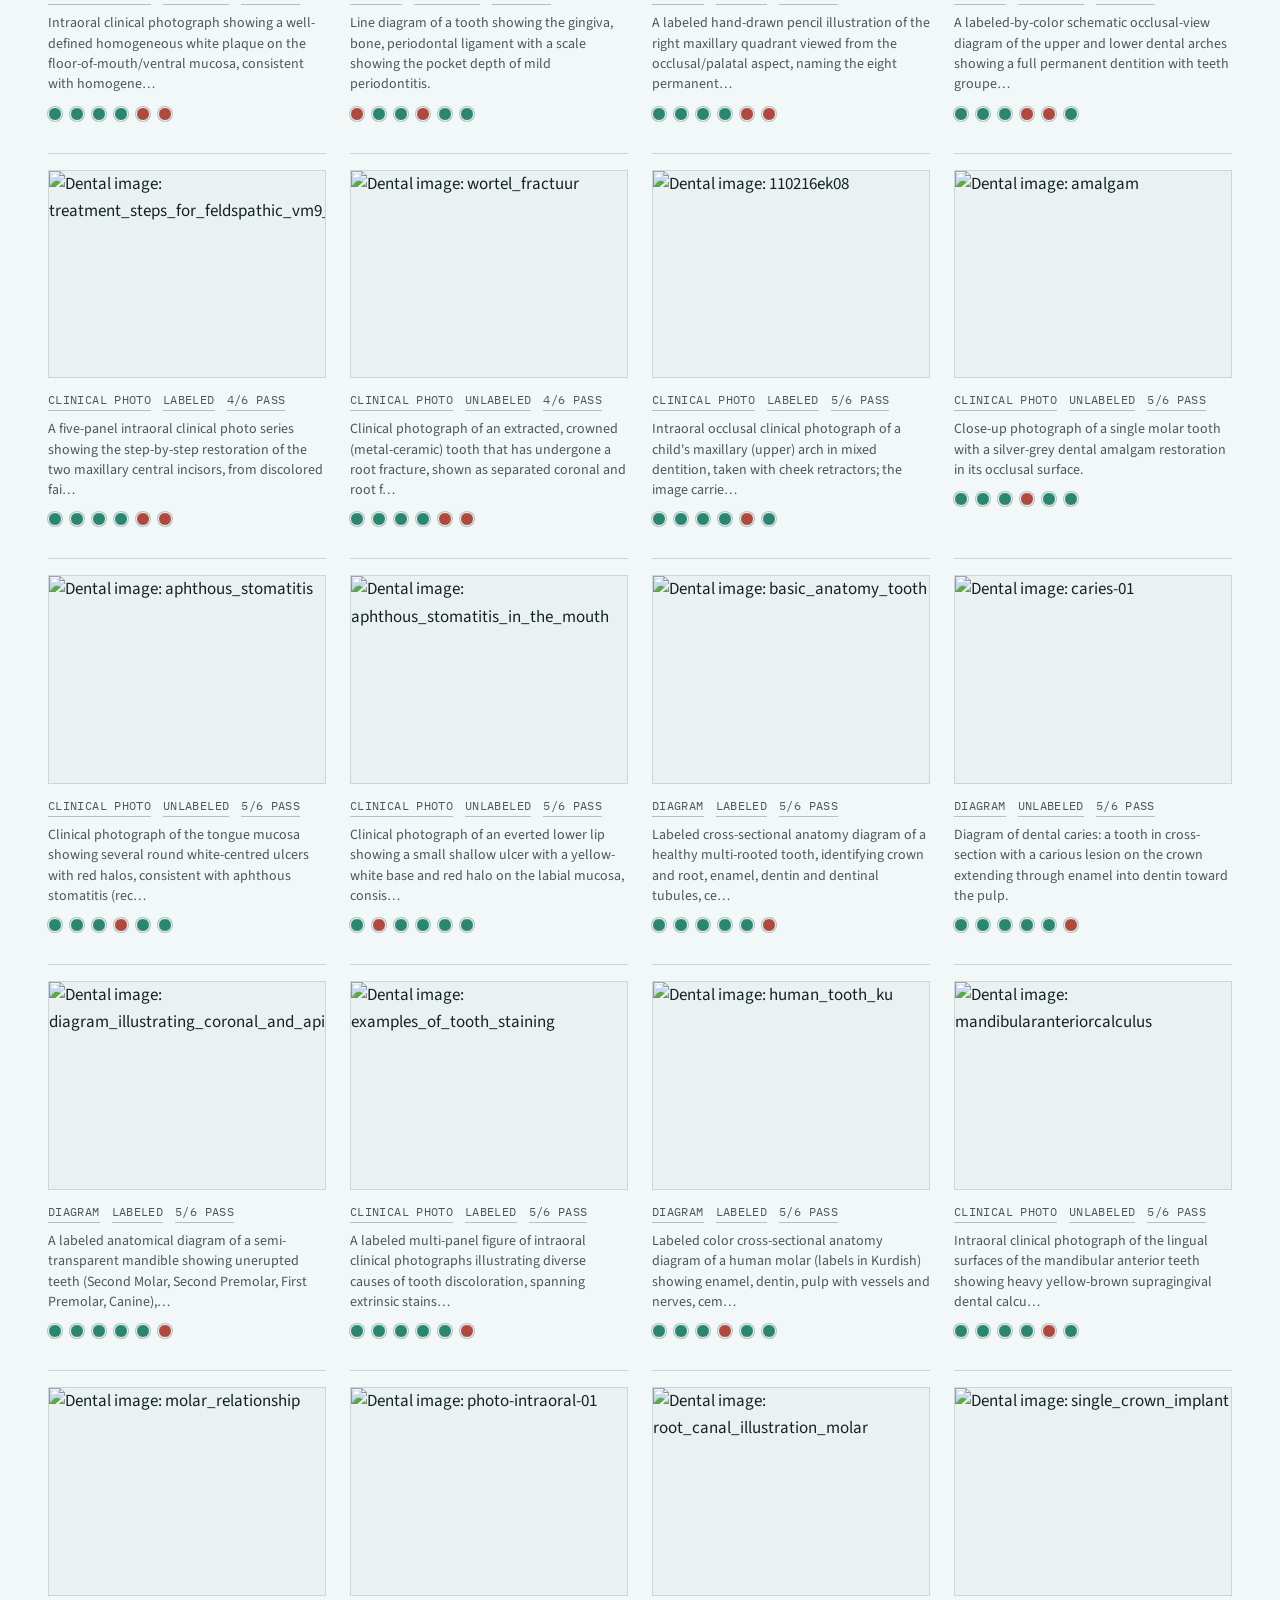
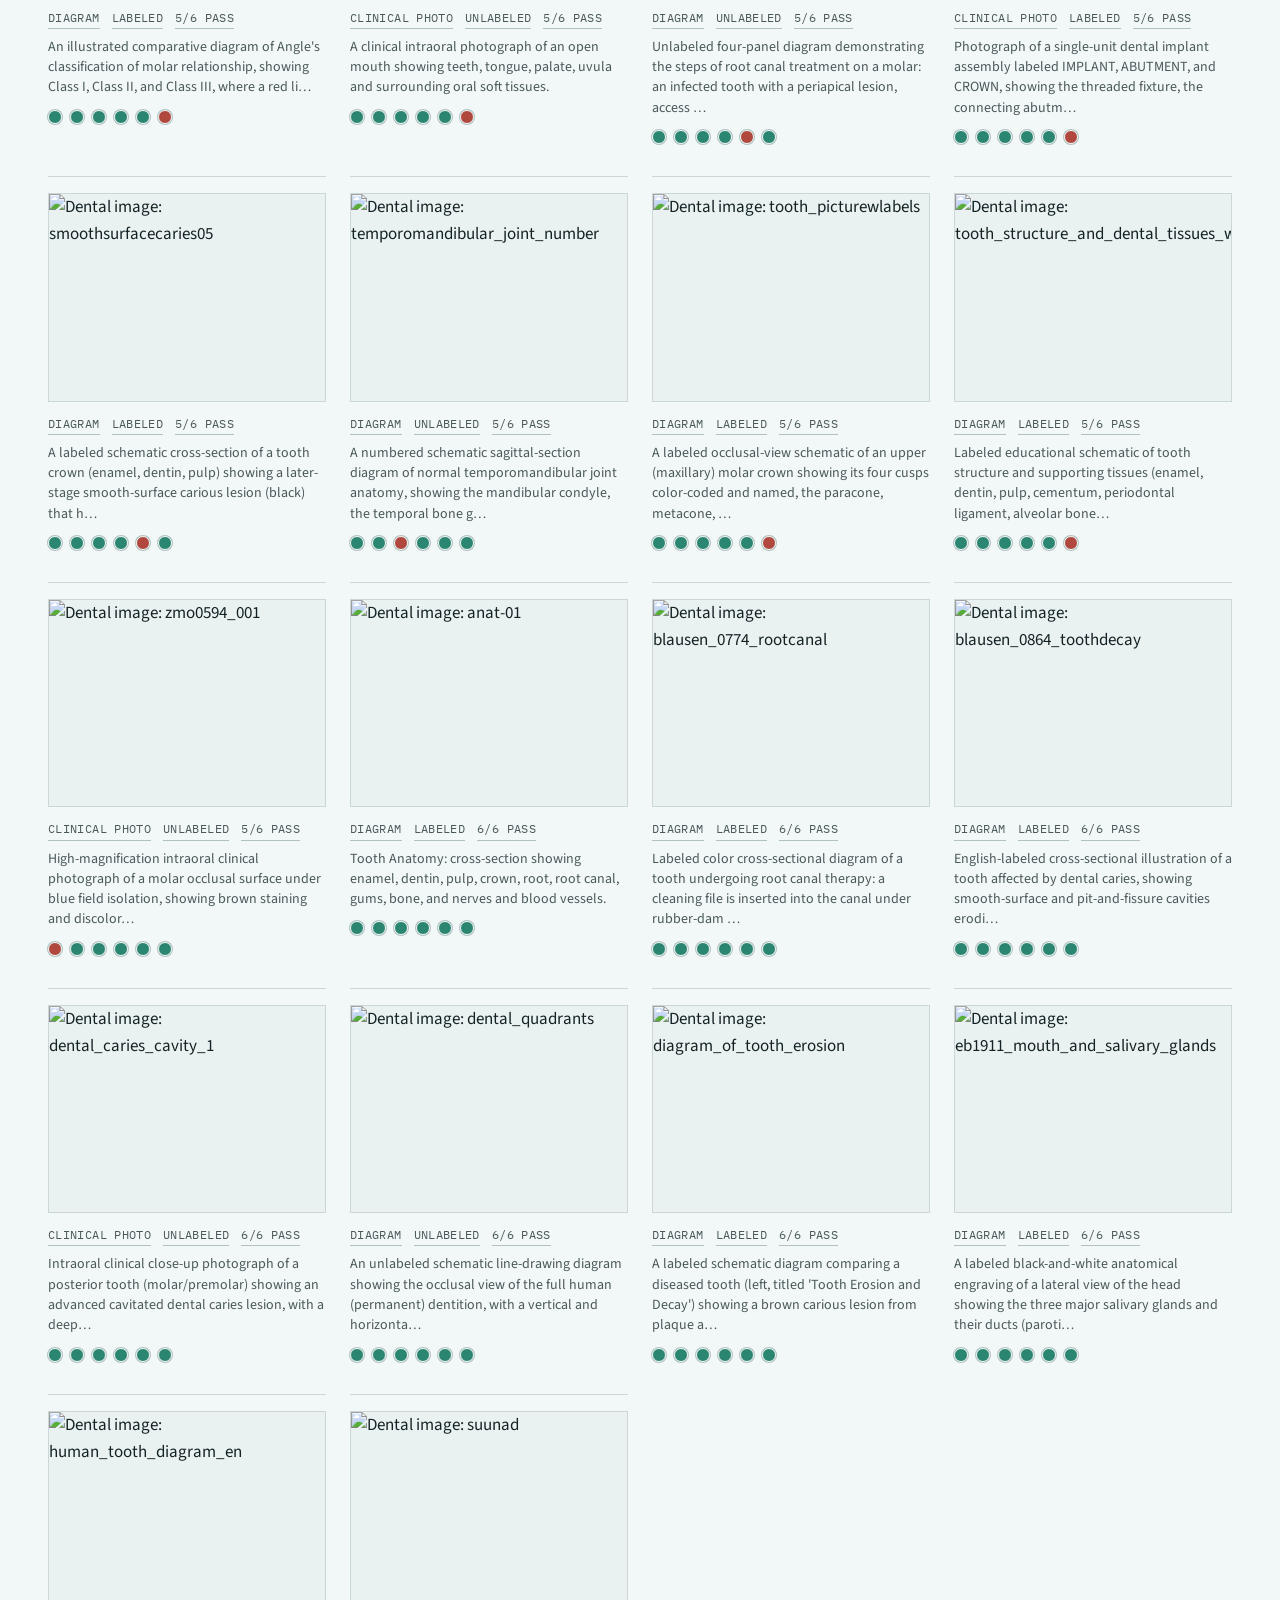
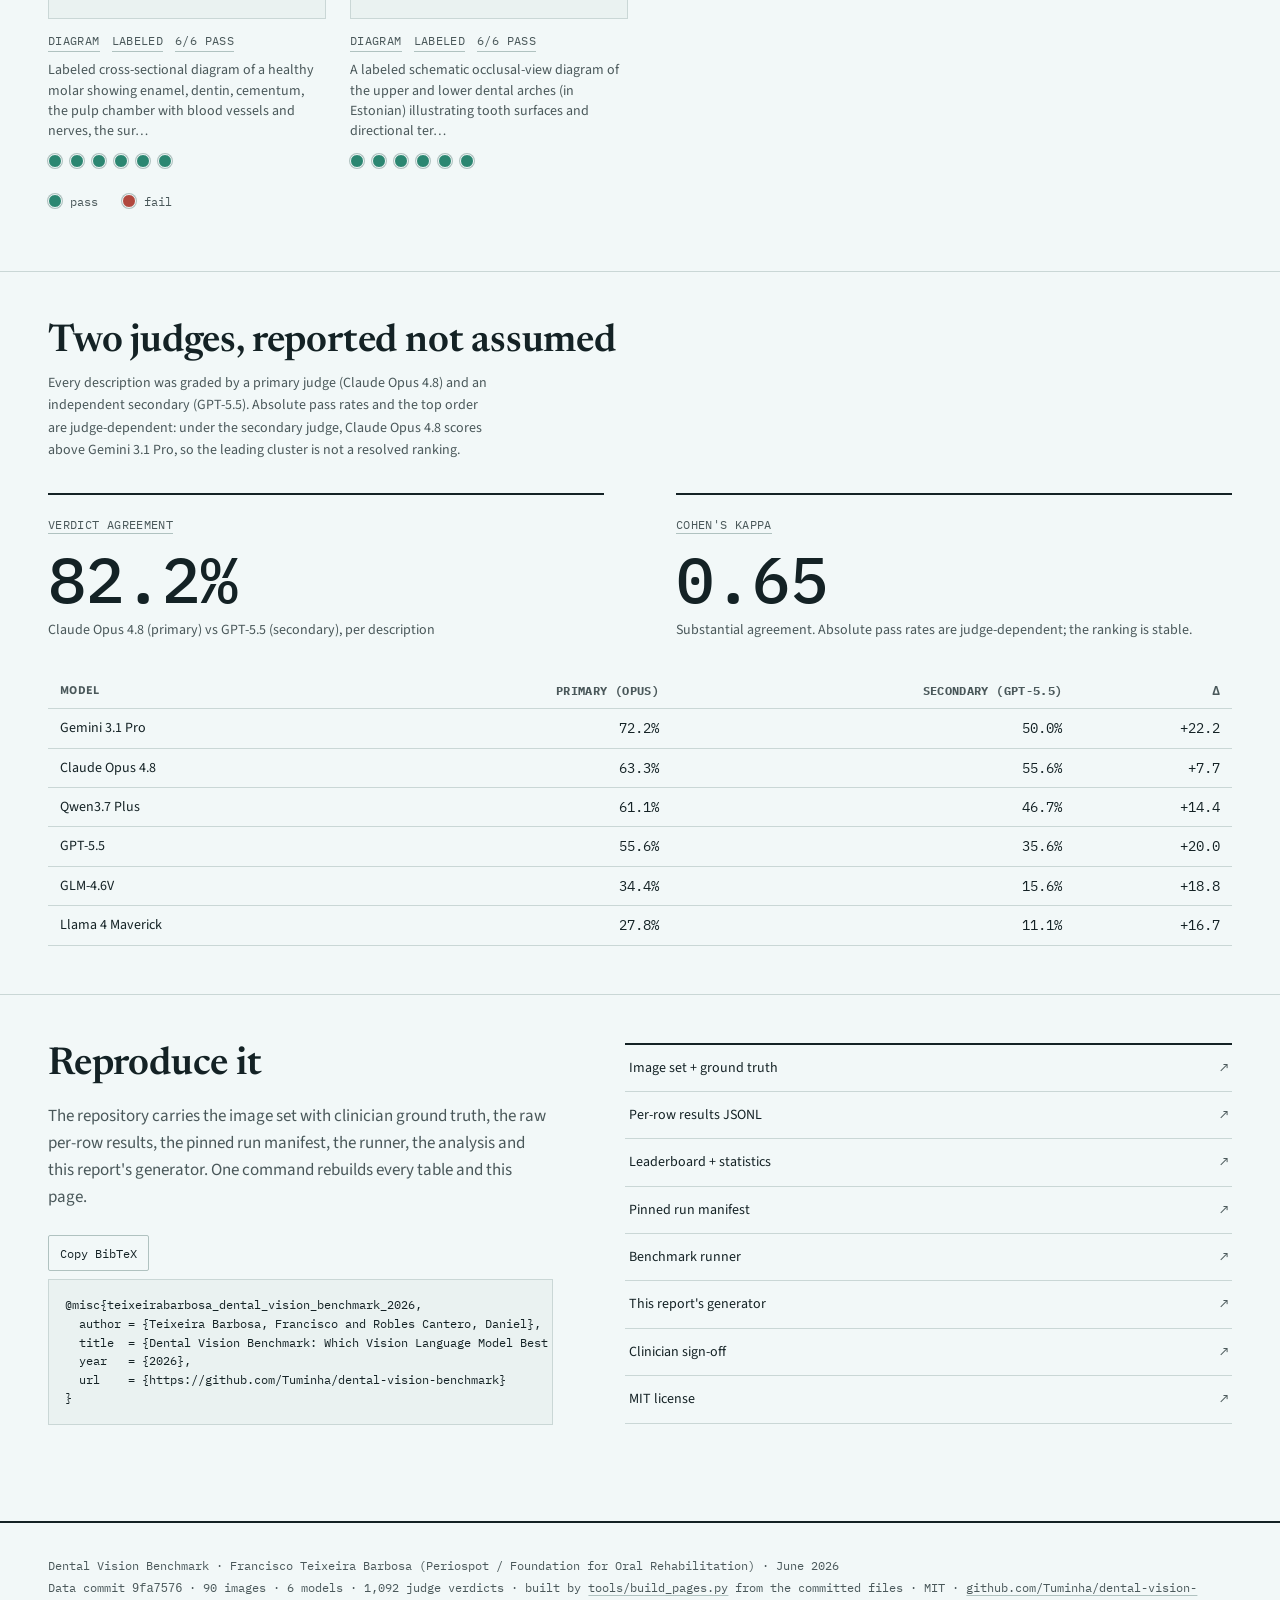
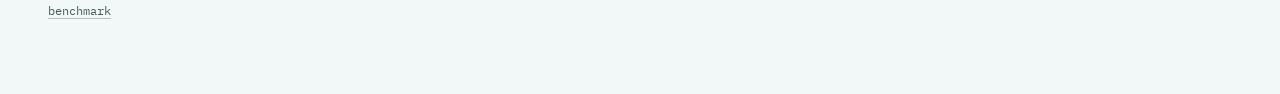
==== commit c913dfa6: "Address GPT-Pro review: cite MetaDent, narrow novelty, fix live-report + wording - Novelty: MetaDent" ====
--- a/docs/index.html
+++ b/docs/index.html
@@ -11,8 +11,8 @@
   <link rel="preconnect" href="https://fonts.googleapis.com">
   <link rel="preconnect" href="https://fonts.gstatic.com" crossorigin>
   <link href="https://fonts.googleapis.com/css2?family=IBM+Plex+Mono:wght@400;500&family=Newsreader:opsz,wght@6..72,500;6..72,600&family=Source+Sans+3:wght@400;600&display=swap" rel="stylesheet">
-  <link rel="stylesheet" href="tokens.css?v=1">
-  <link rel="stylesheet" href="styles.css?v=1">
+  <link rel="stylesheet" href="tokens.css?v=2">
+  <link rel="stylesheet" href="styles.css?v=2">
 </head>
 <body>
   <a class="skip-link" href="#leaderboard">Skip to the leaderboard</a>
@@ -121,7 +121,7 @@
       <div class="section-head">
         <div>
           <h2 id="judges-title">Two judges, reported not assumed</h2>
-          <p class="section-note">Every description was graded by a primary judge (Claude Opus 4.8) and an independent secondary (GPT-5.5). Absolute pass rates are judge-dependent; the ranking is stable.</p>
+          <p class="section-note">Every description was graded by a primary judge (Claude Opus 4.8) and an independent secondary (GPT-5.5). Absolute pass rates and the top order are judge-dependent: under the secondary judge, Claude Opus 4.8 scores above Gemini 3.1 Pro, so the leading cluster is not a resolved ranking.</p>
         </div>
       </div>
       <div class="judge-grid" id="judgeCards"></div>
@@ -167,7 +167,7 @@
     <a href="https://github.com/Tuminha/dental-vision-benchmark">github.com/Tuminha/dental-vision-benchmark</a>
   </footer>
 
-  <script src="report-data.js?v=1"></script>
-  <script src="app.js?v=1"></script>
+  <script src="report-data.js?v=2"></script>
+  <script src="app.js?v=2"></script>
 </body>
 </html>
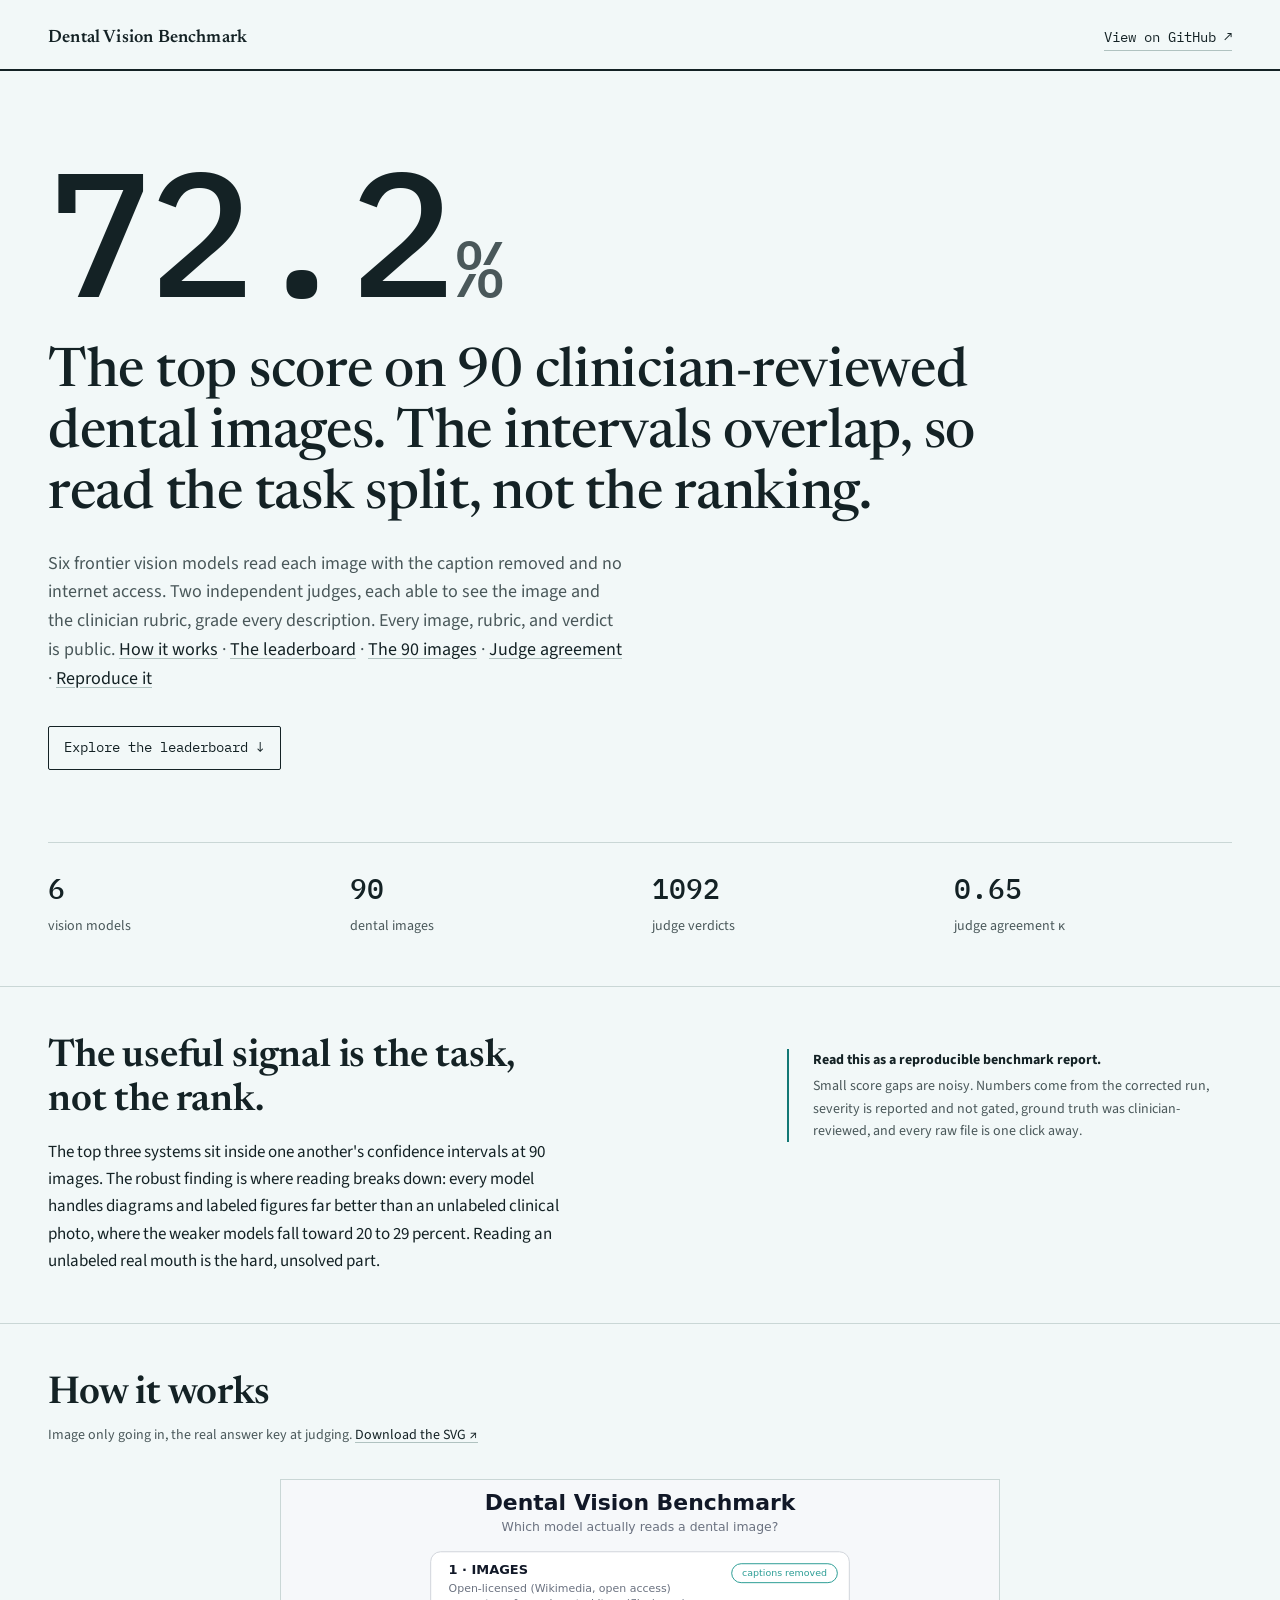
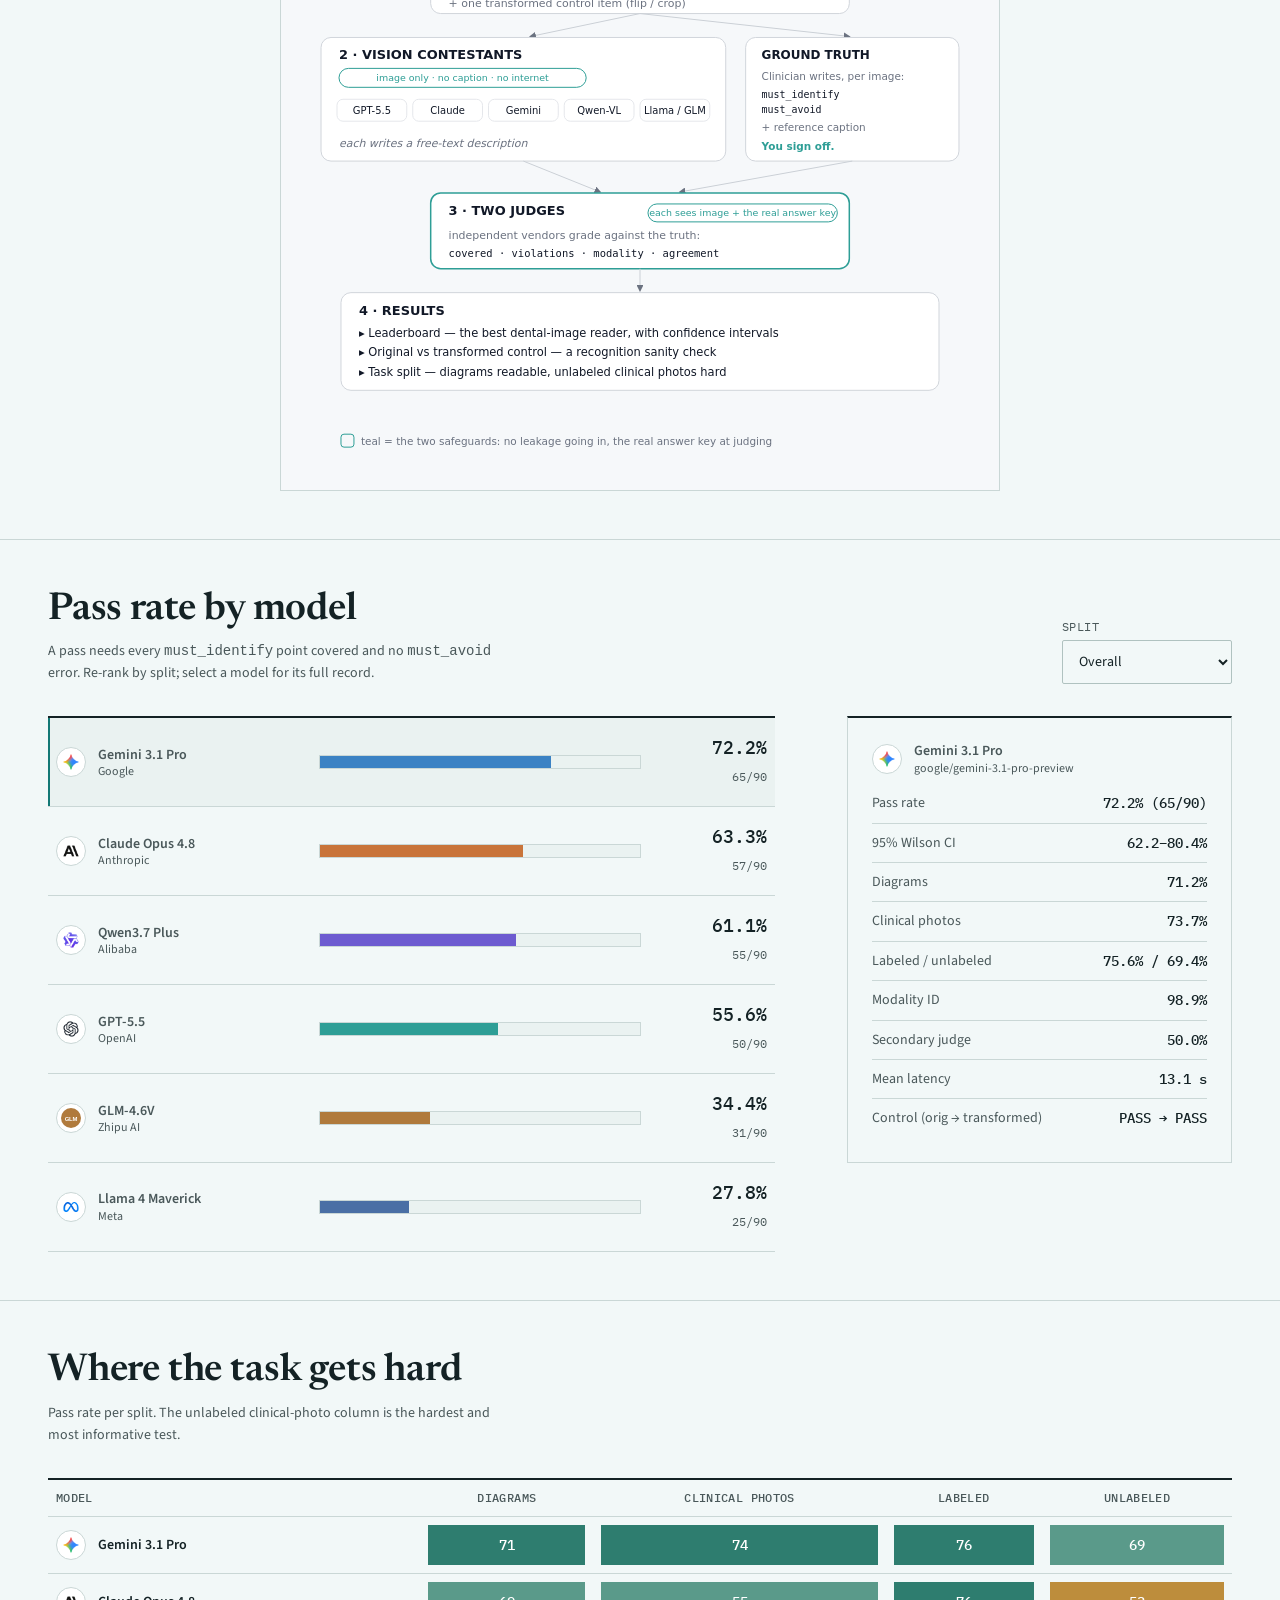
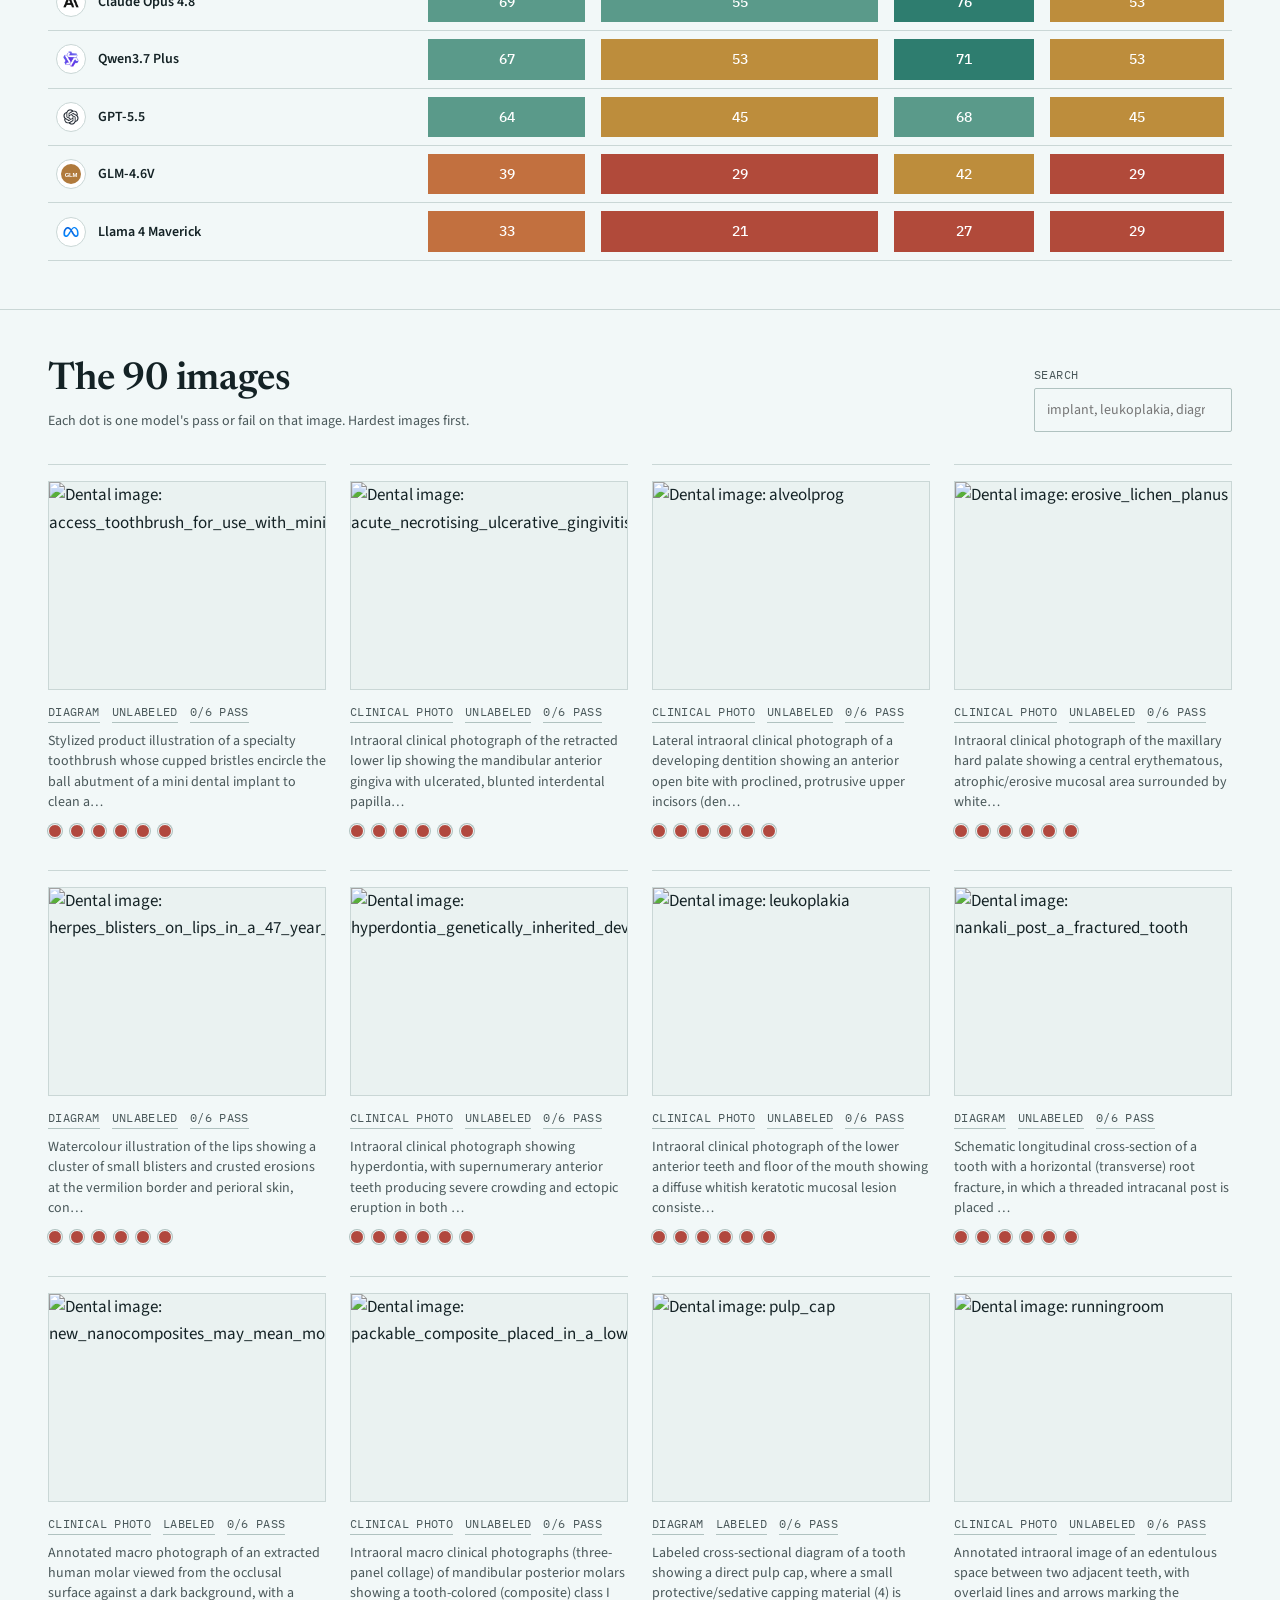
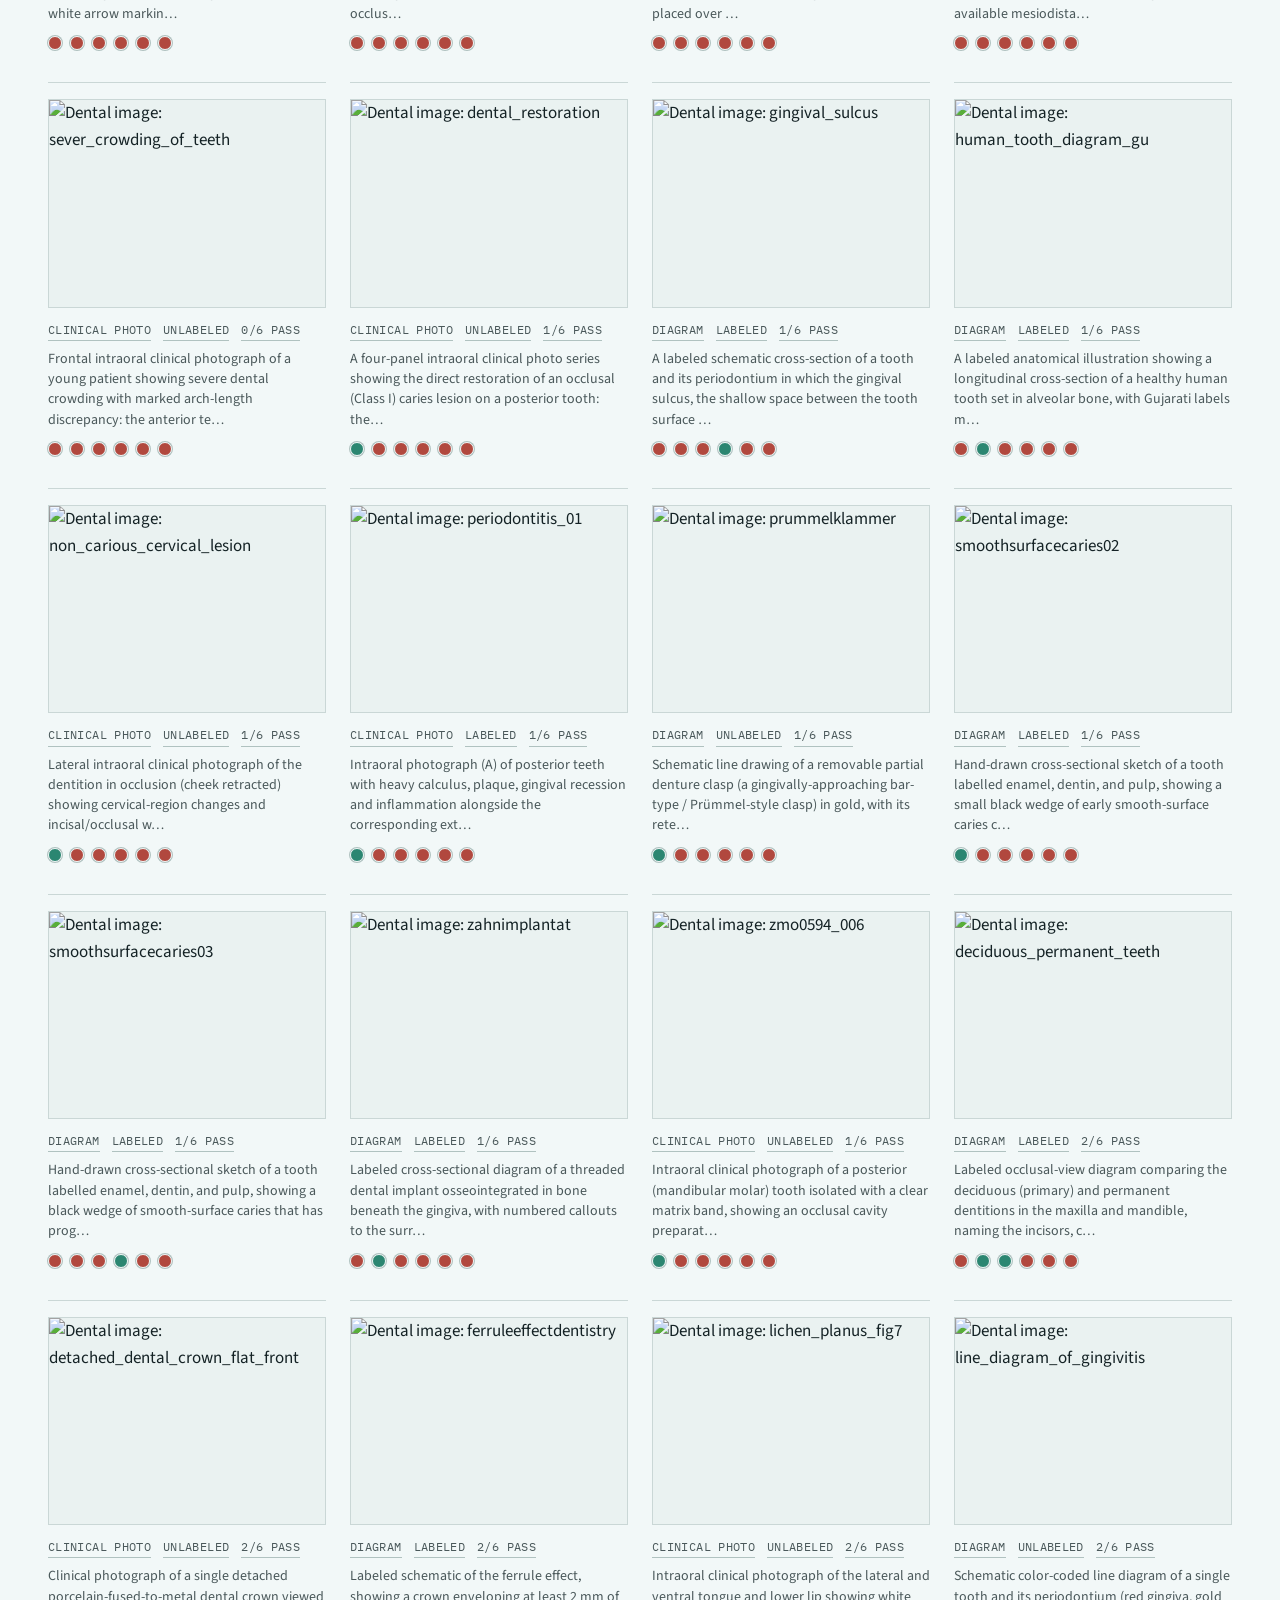
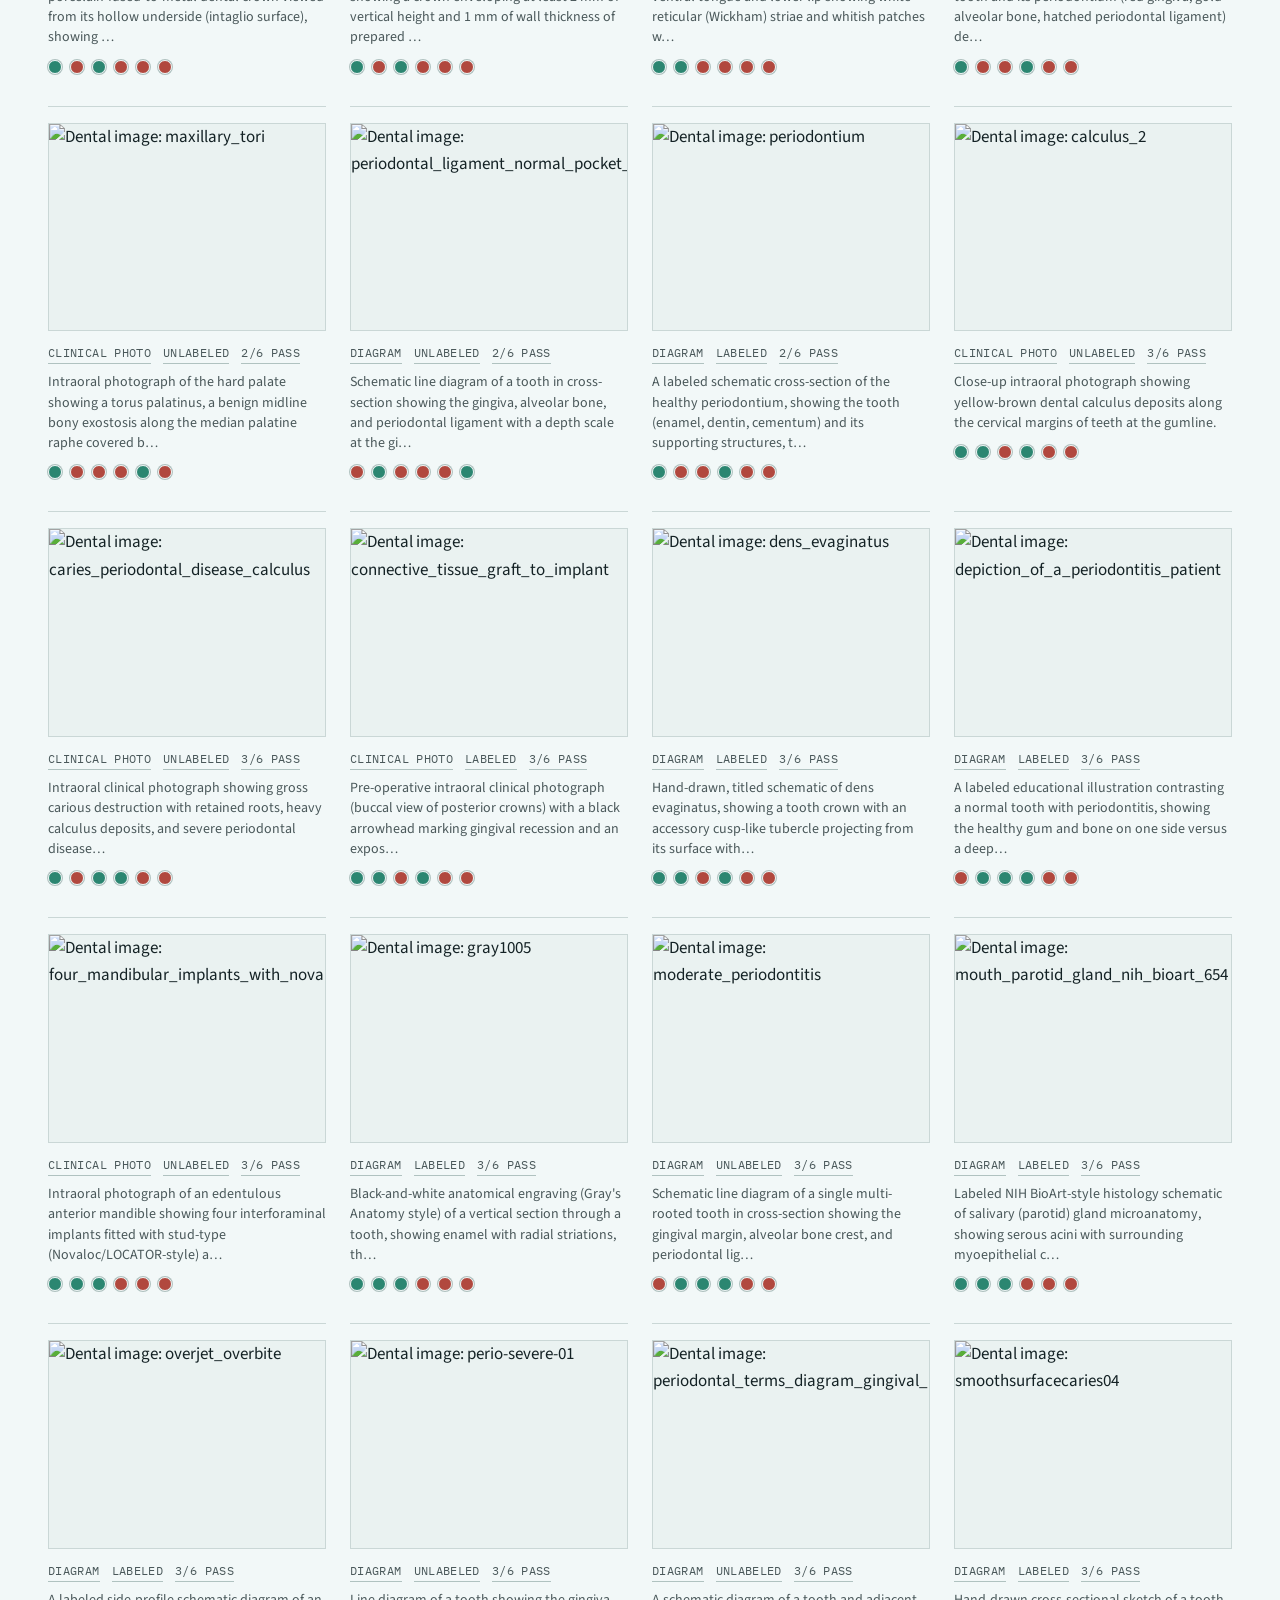
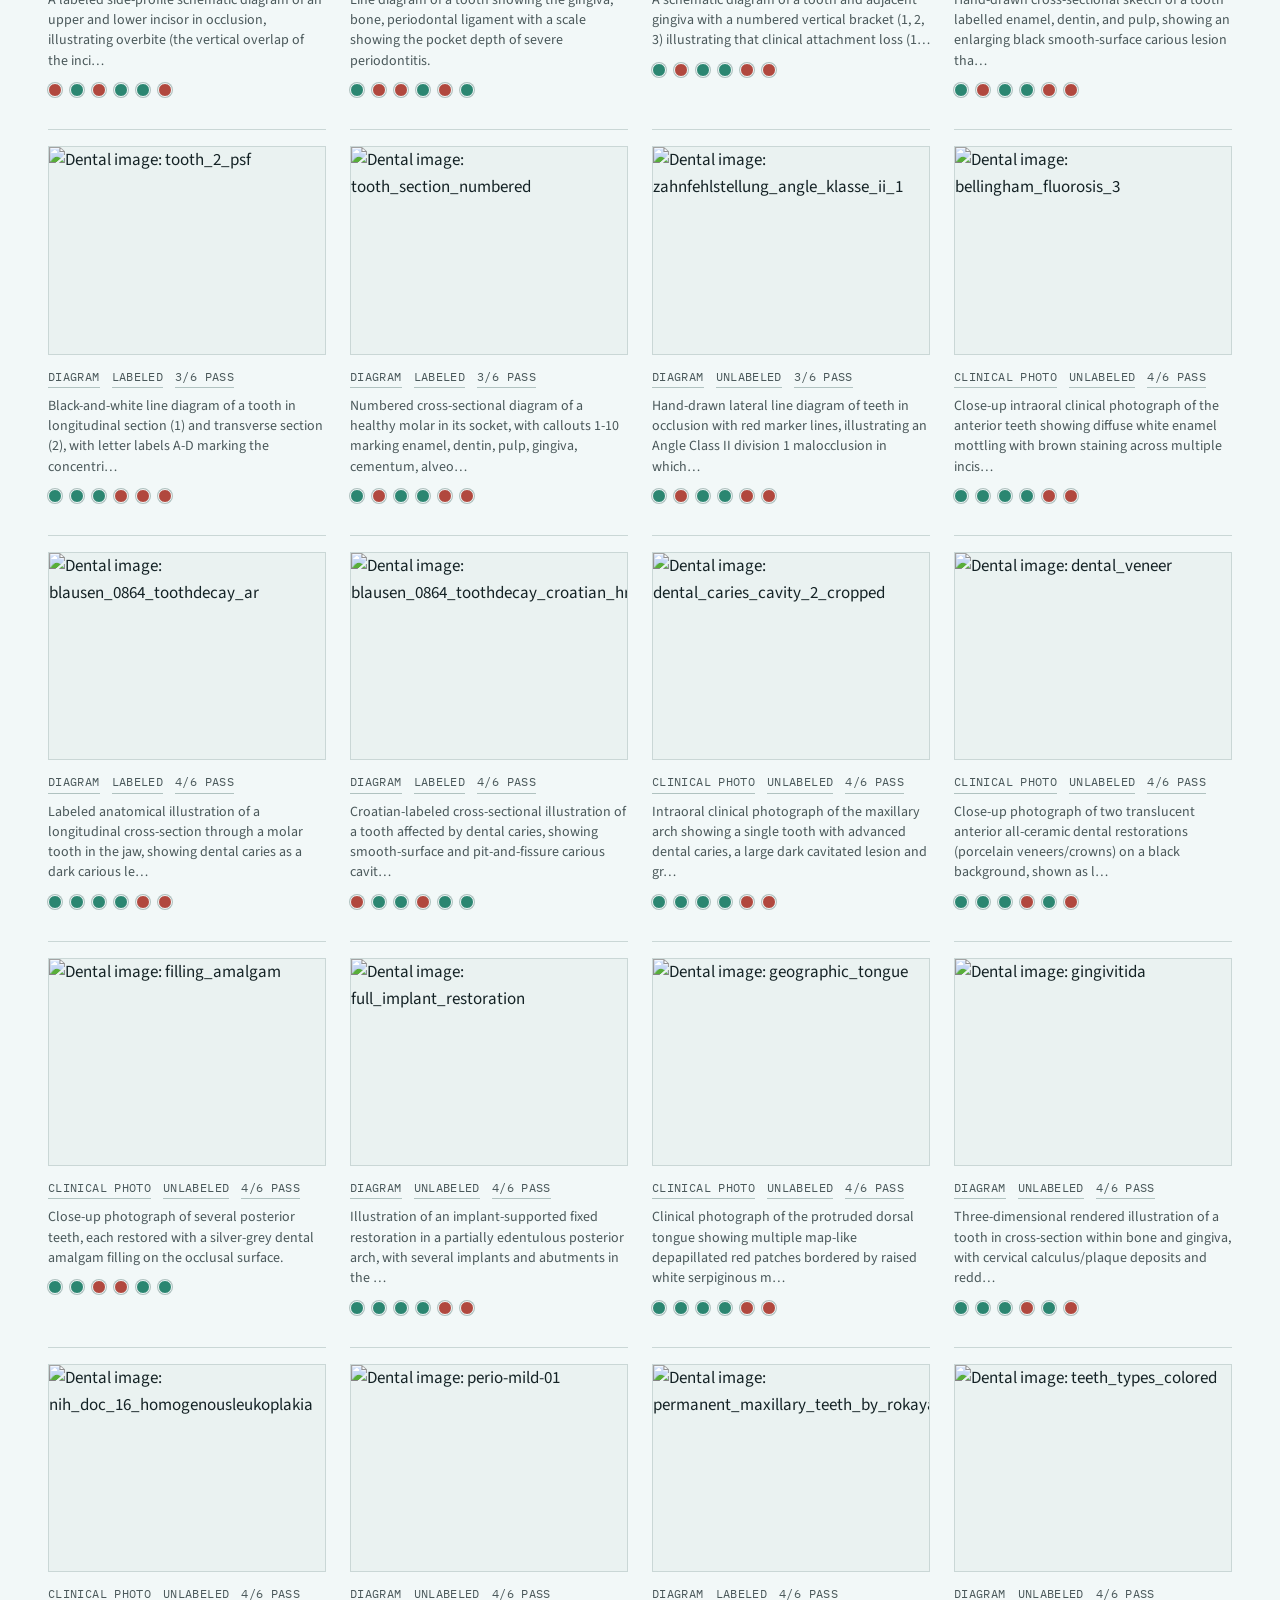
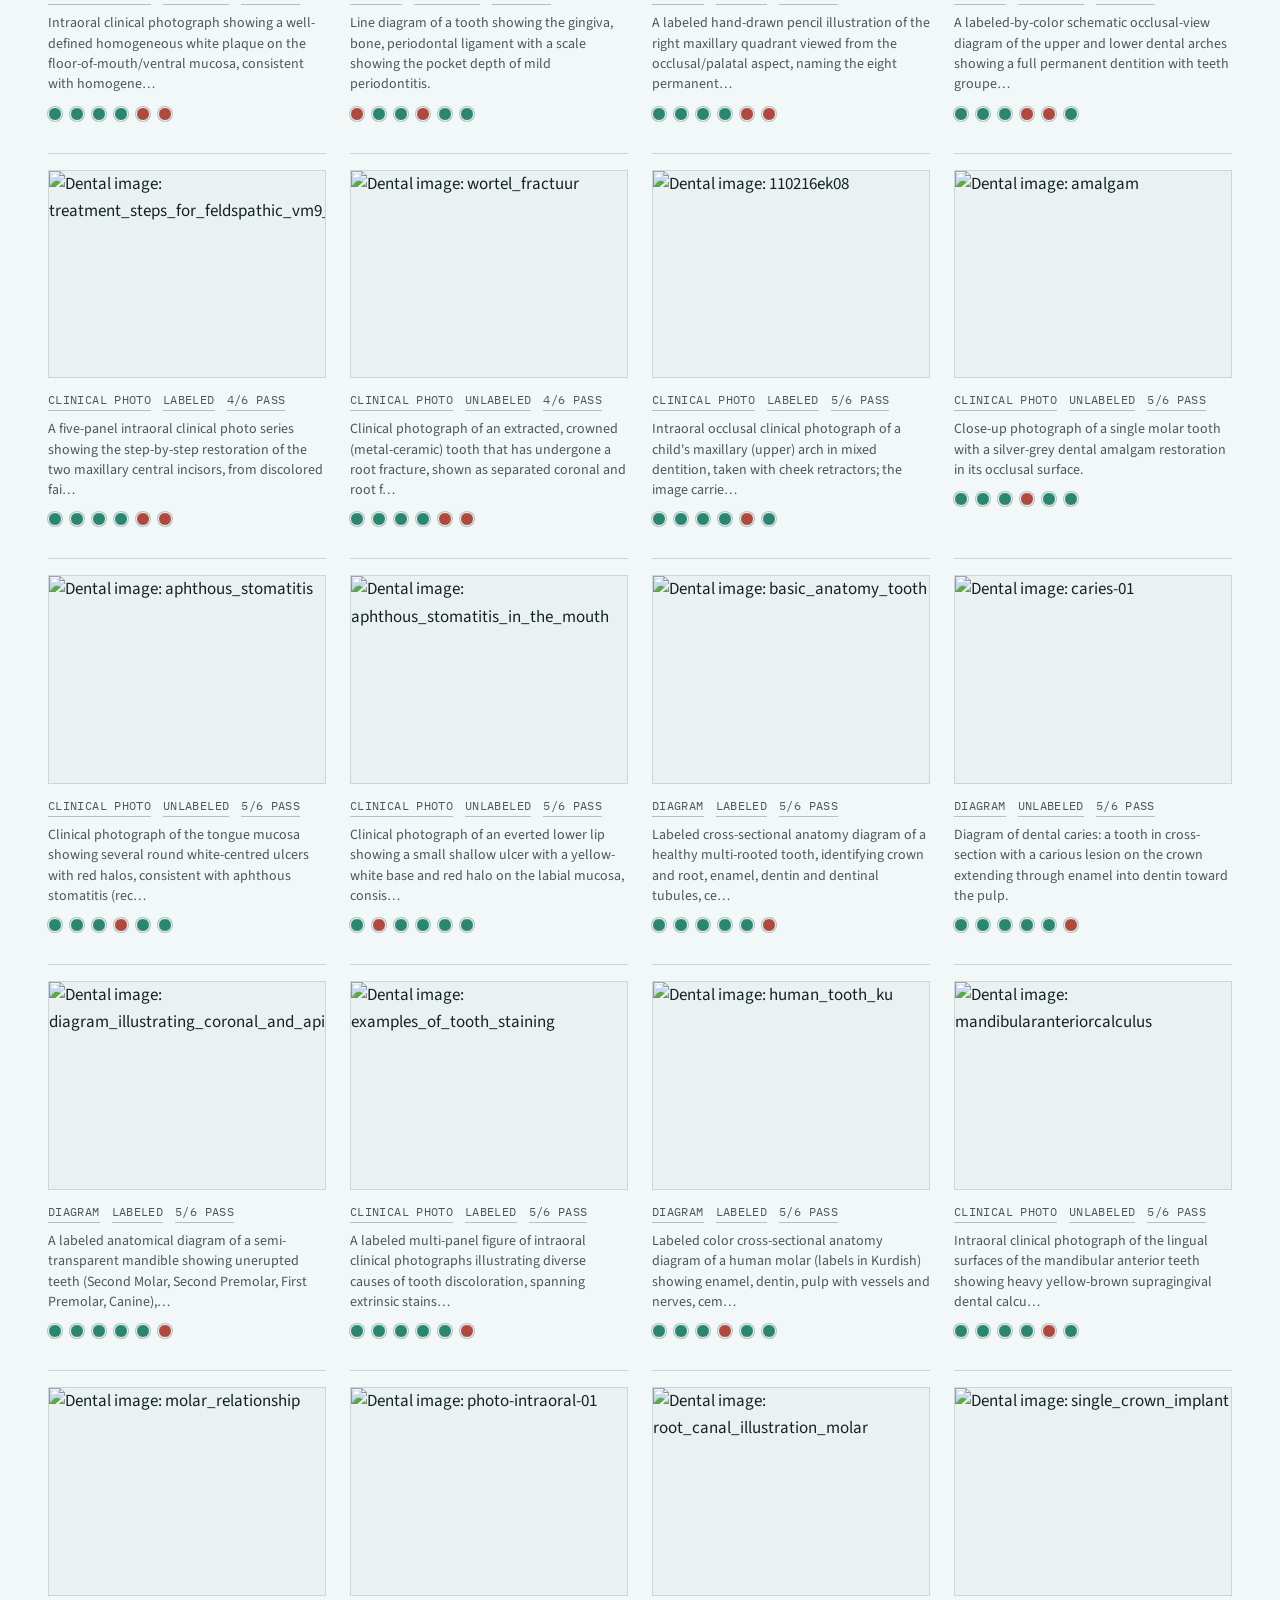
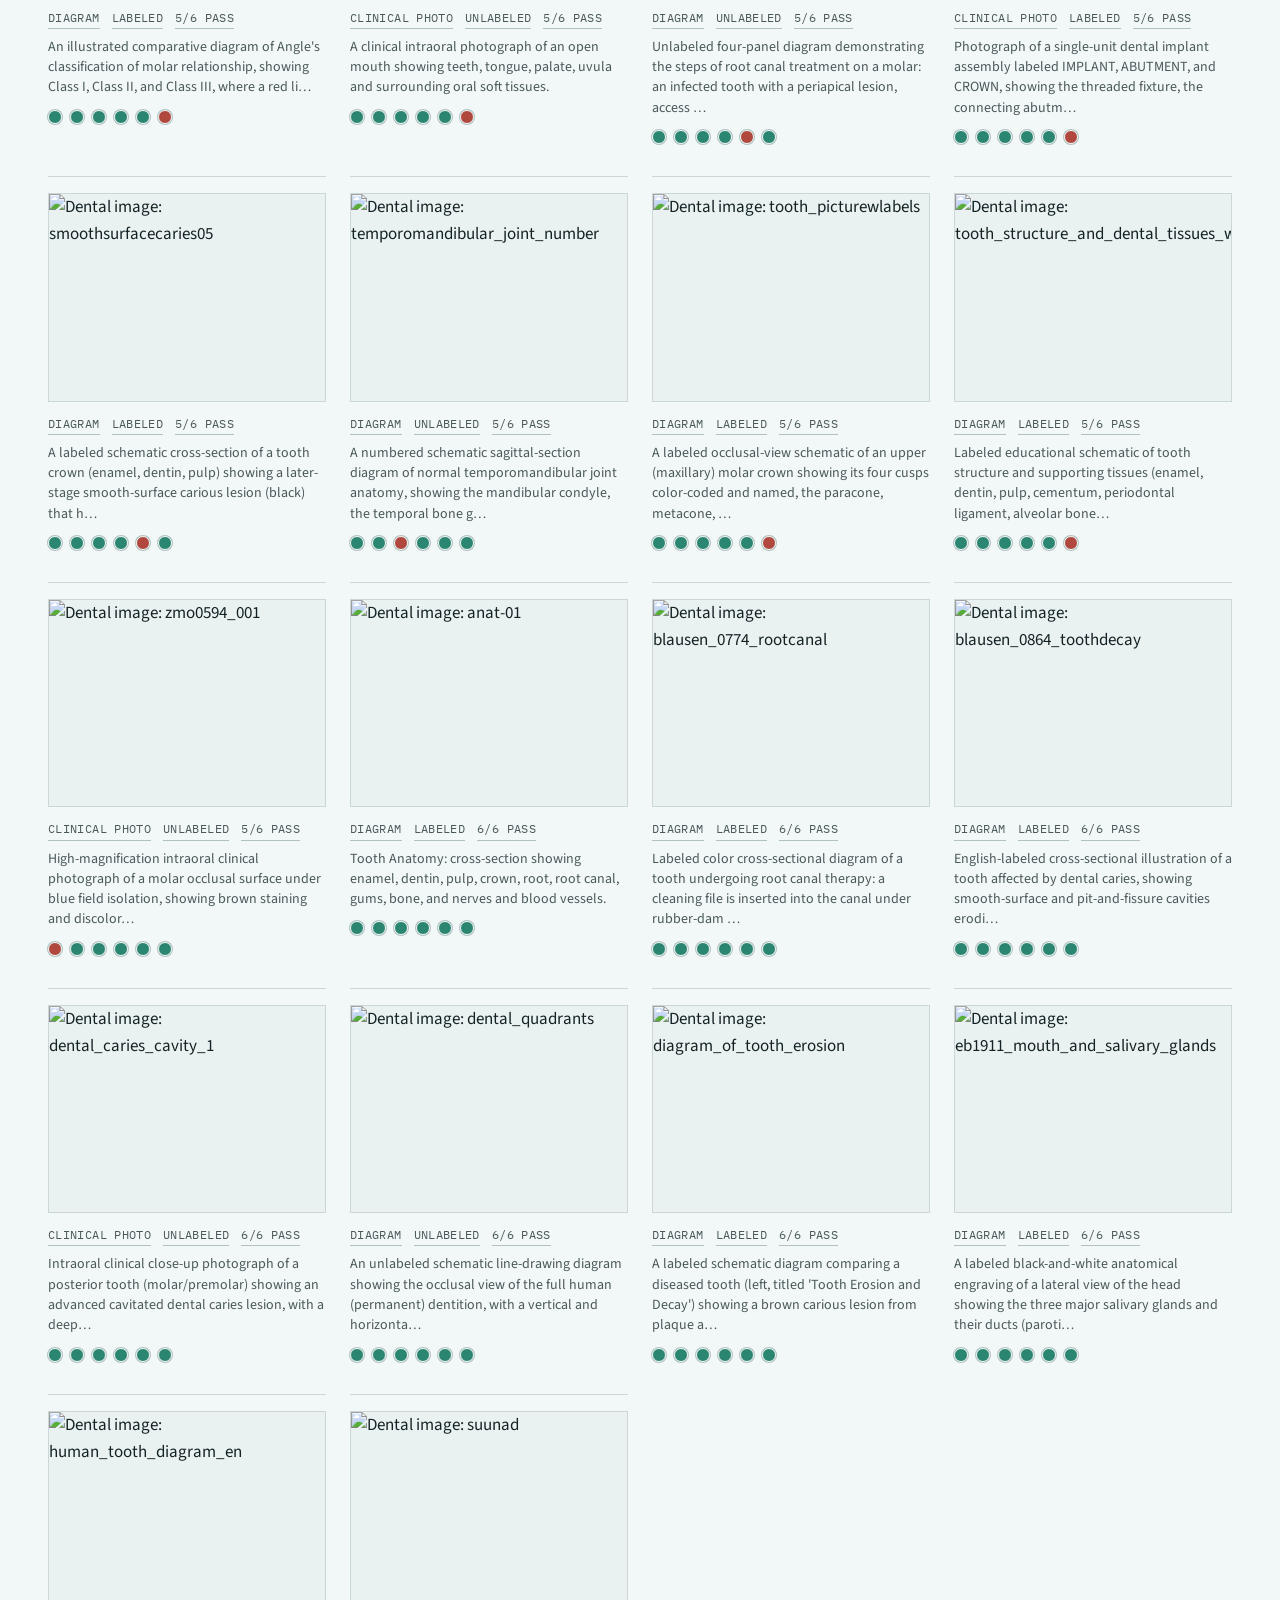
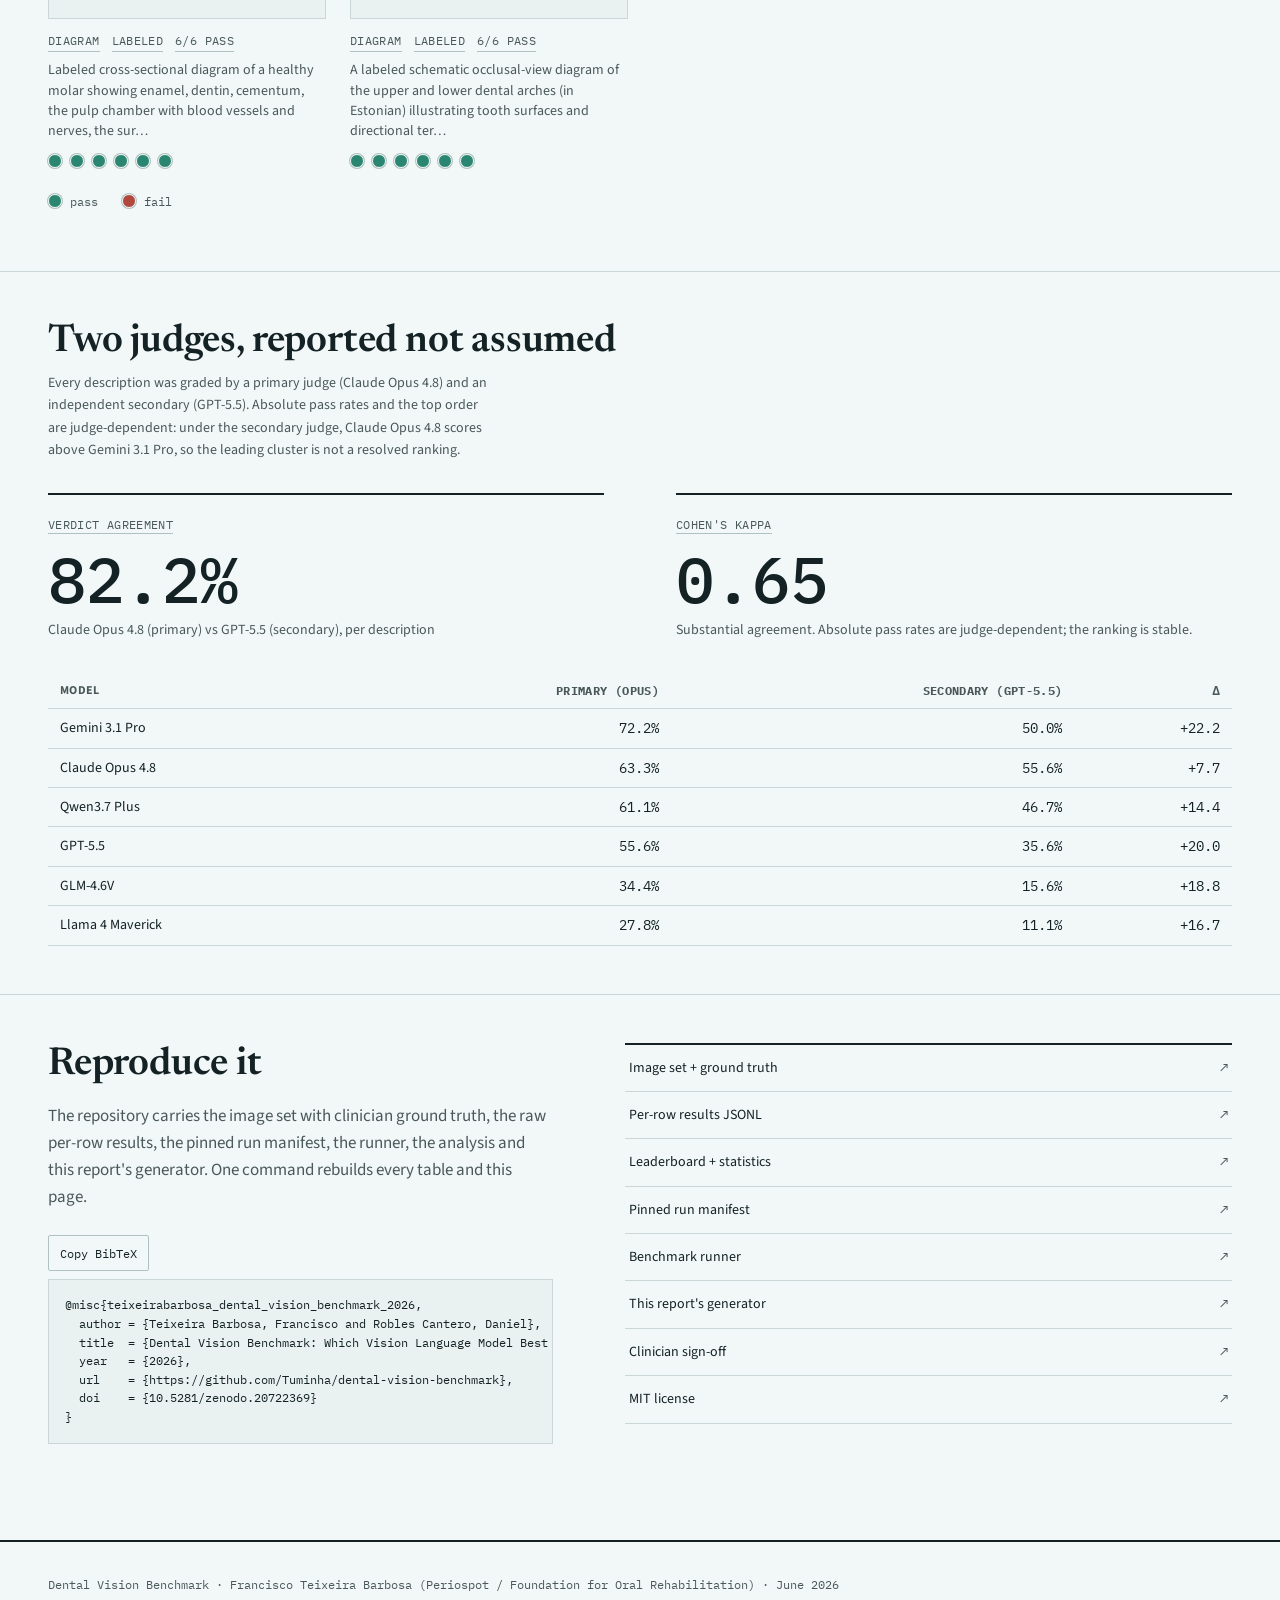
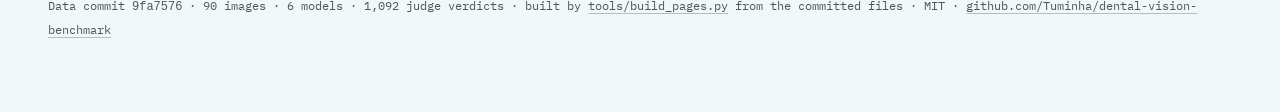
==== commit 18018832: "Integrate Zenodo DOI (10.5281/zenodo.20722369) and add .zenodo.json with both authors The repo is no" ====
--- a/docs/index.html
+++ b/docs/index.html
@@ -142,7 +142,8 @@
   author = {Teixeira Barbosa, Francisco and Robles Cantero, Daniel},
   title  = {Dental Vision Benchmark: Which Vision Language Model Best Reads a Dental Image?},
   year   = {2026},
-  url    = {https://github.com/Tuminha/dental-vision-benchmark}
+  url    = {https://github.com/Tuminha/dental-vision-benchmark},
+  doi    = {10.5281/zenodo.20722369}
 }</pre>
         </div>
       </div>
@@ -161,7 +162,7 @@
 
   <footer class="colophon">
     Dental Vision Benchmark · Francisco Teixeira Barbosa (Periospot / Foundation for Oral Rehabilitation) · June 2026<br>
-    Data commit <code id="dataCommit"></code> · 90 images · 6 models · <span id="footVerdicts">1,092</span> judge verdicts ·
+    Data commit <code id="dataCommit">9fa7576</code> · 90 images · 6 models · <span id="footVerdicts">1,092</span> judge verdicts ·
     built by <a href="https://github.com/Tuminha/dental-vision-benchmark/blob/main/tools/build_pages.py">tools/build_pages.py</a>
     from the committed files · MIT ·
     <a href="https://github.com/Tuminha/dental-vision-benchmark">github.com/Tuminha/dental-vision-benchmark</a>
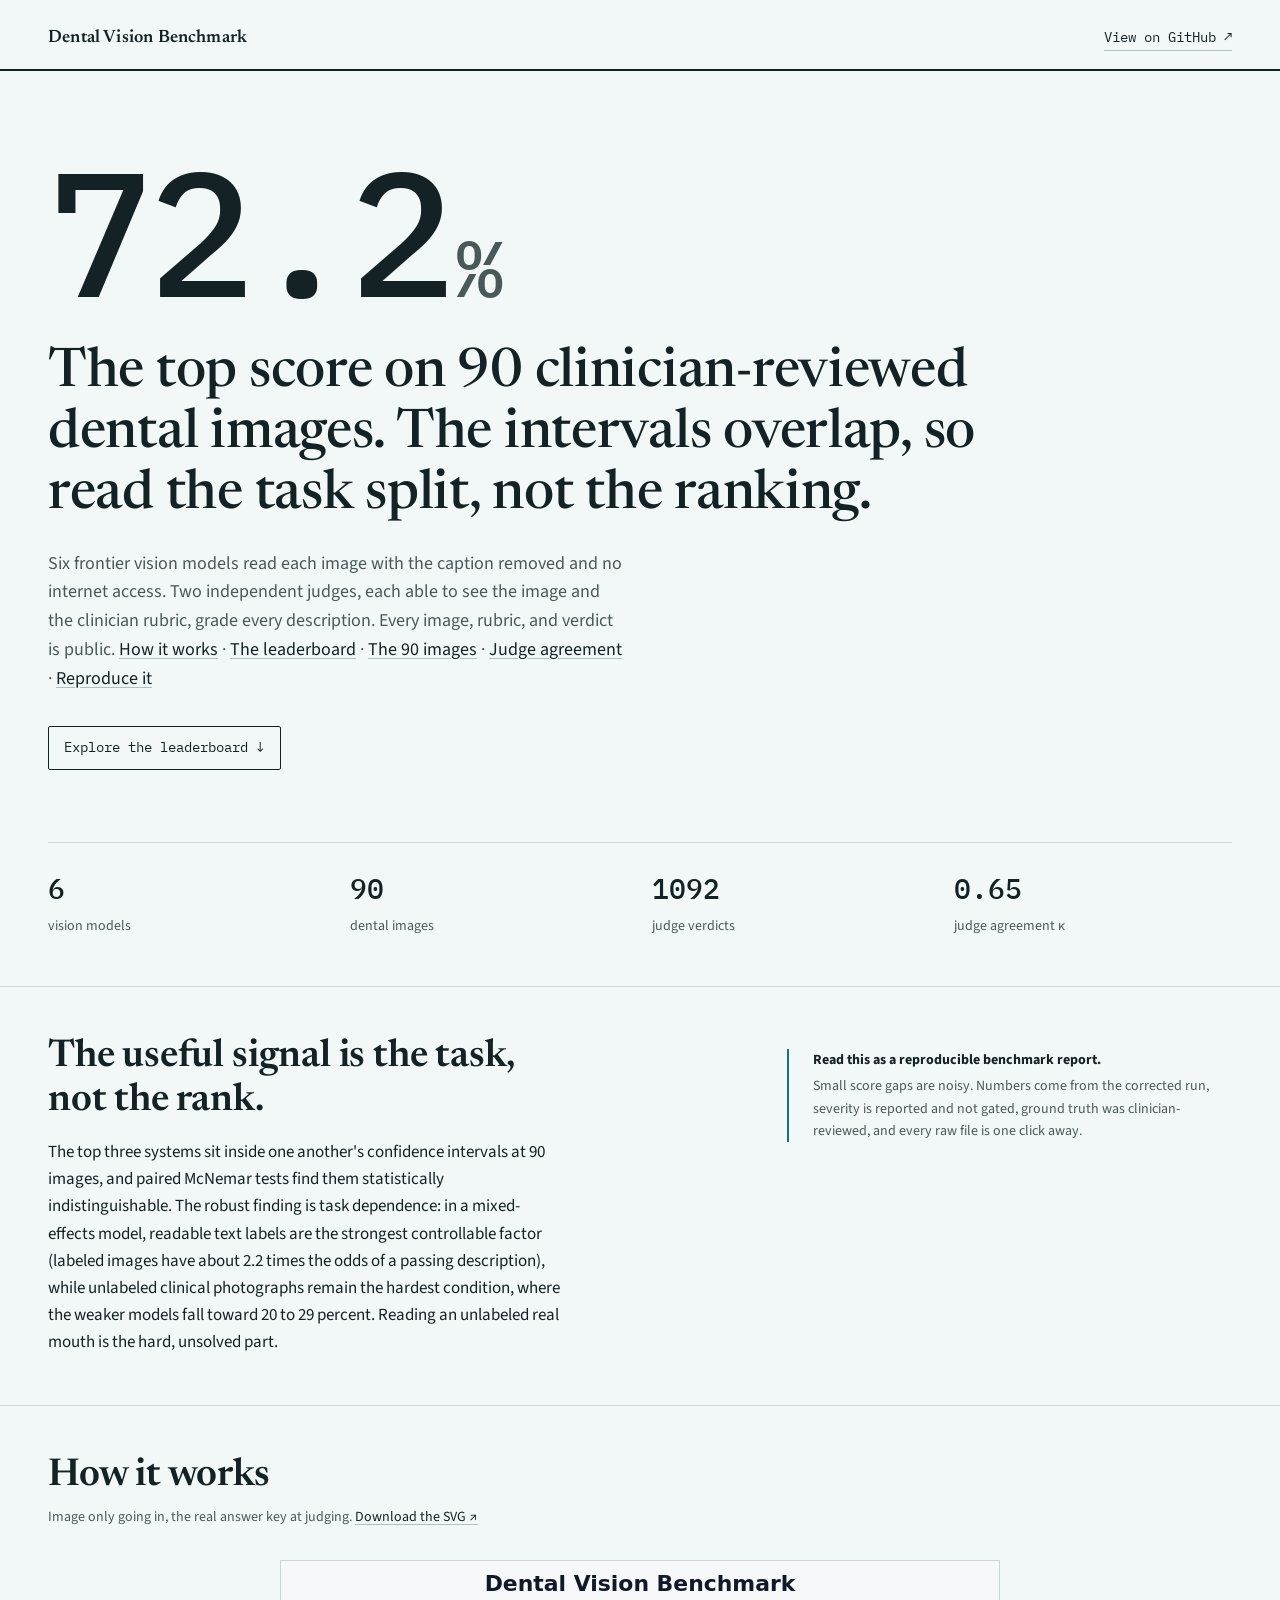
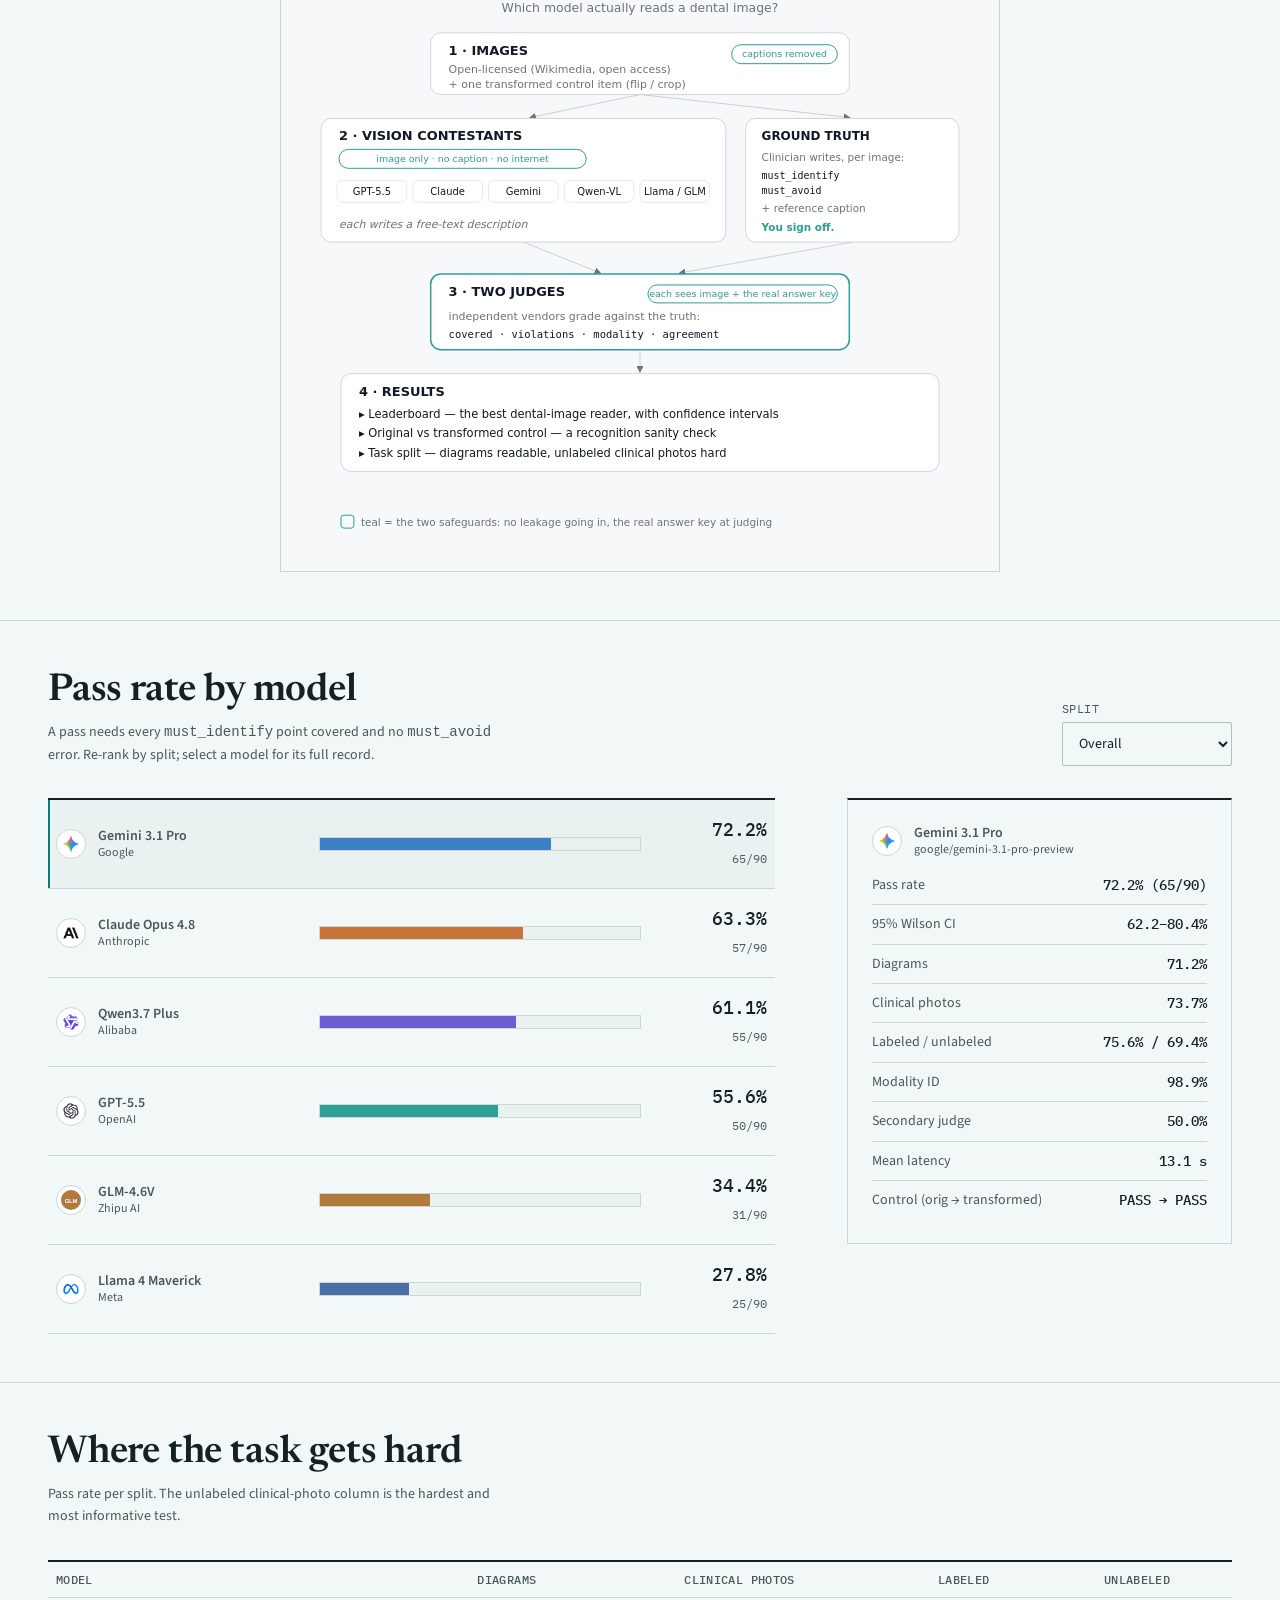
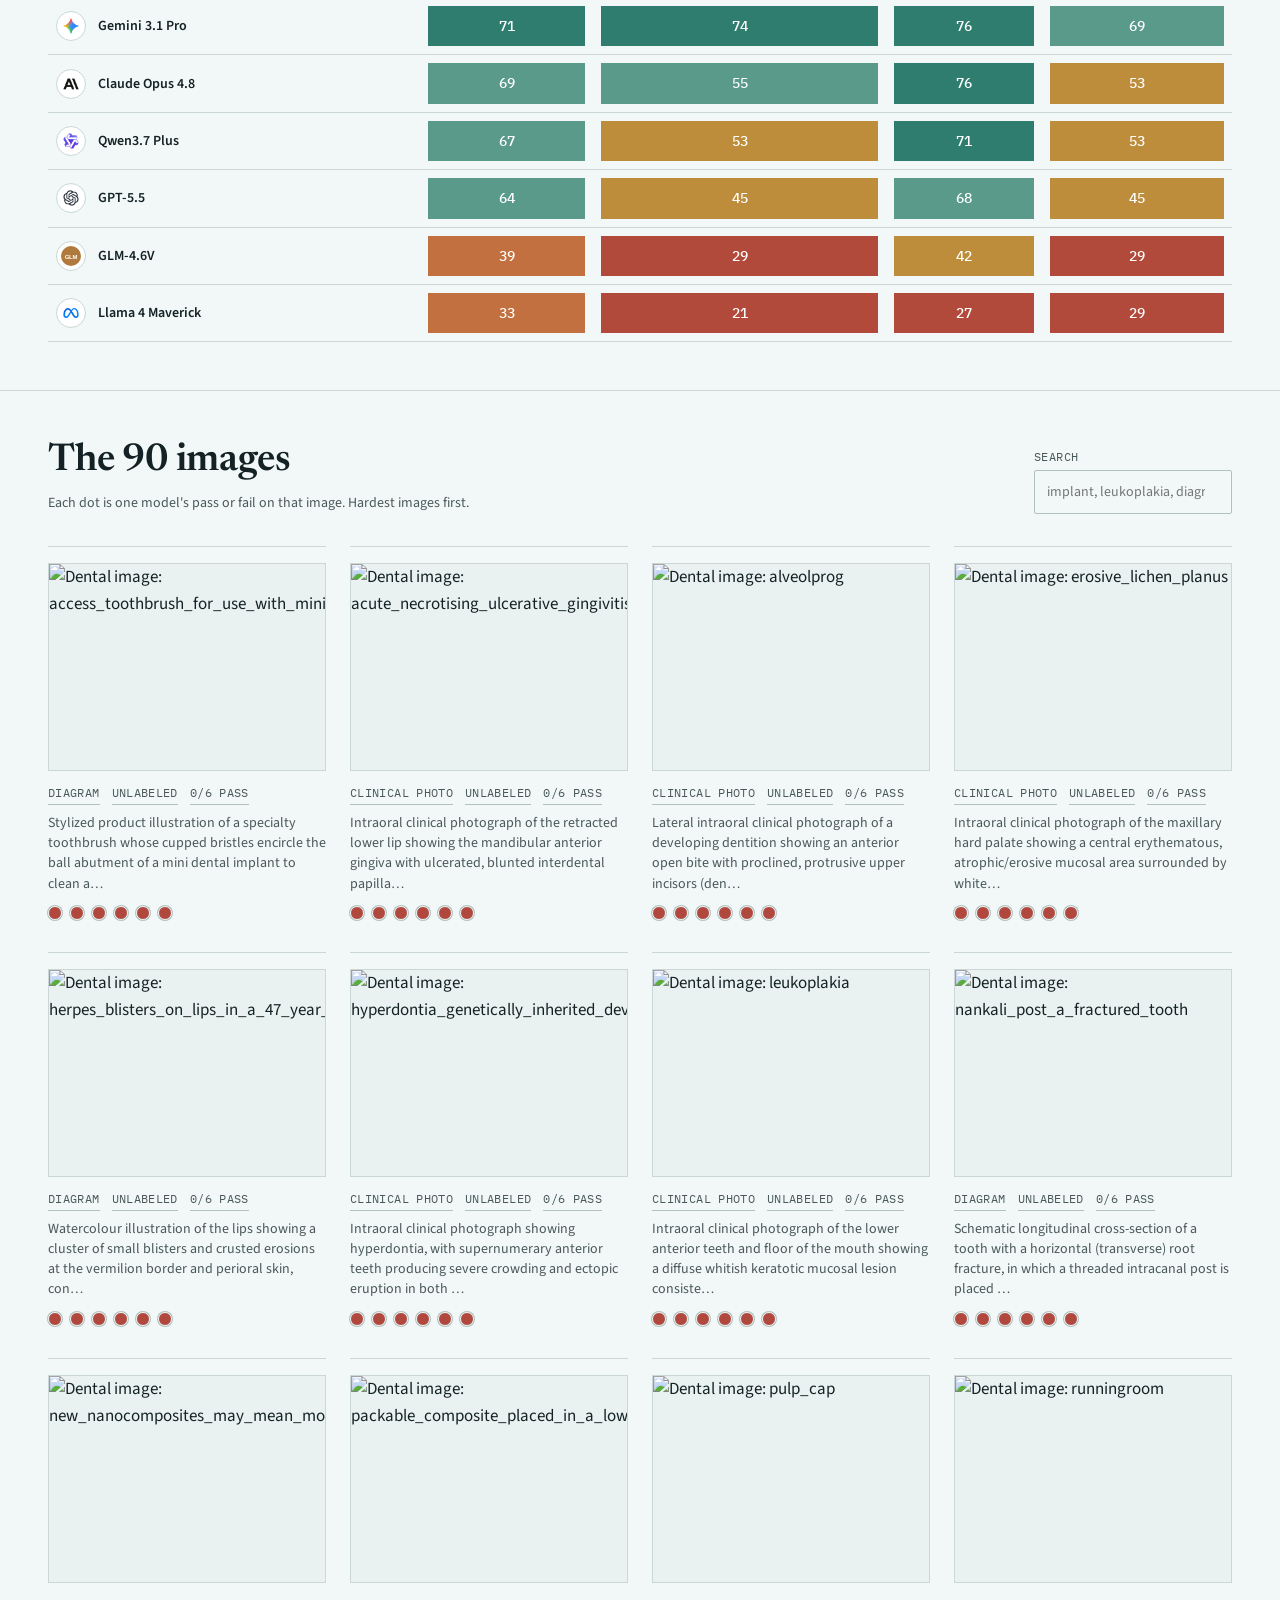
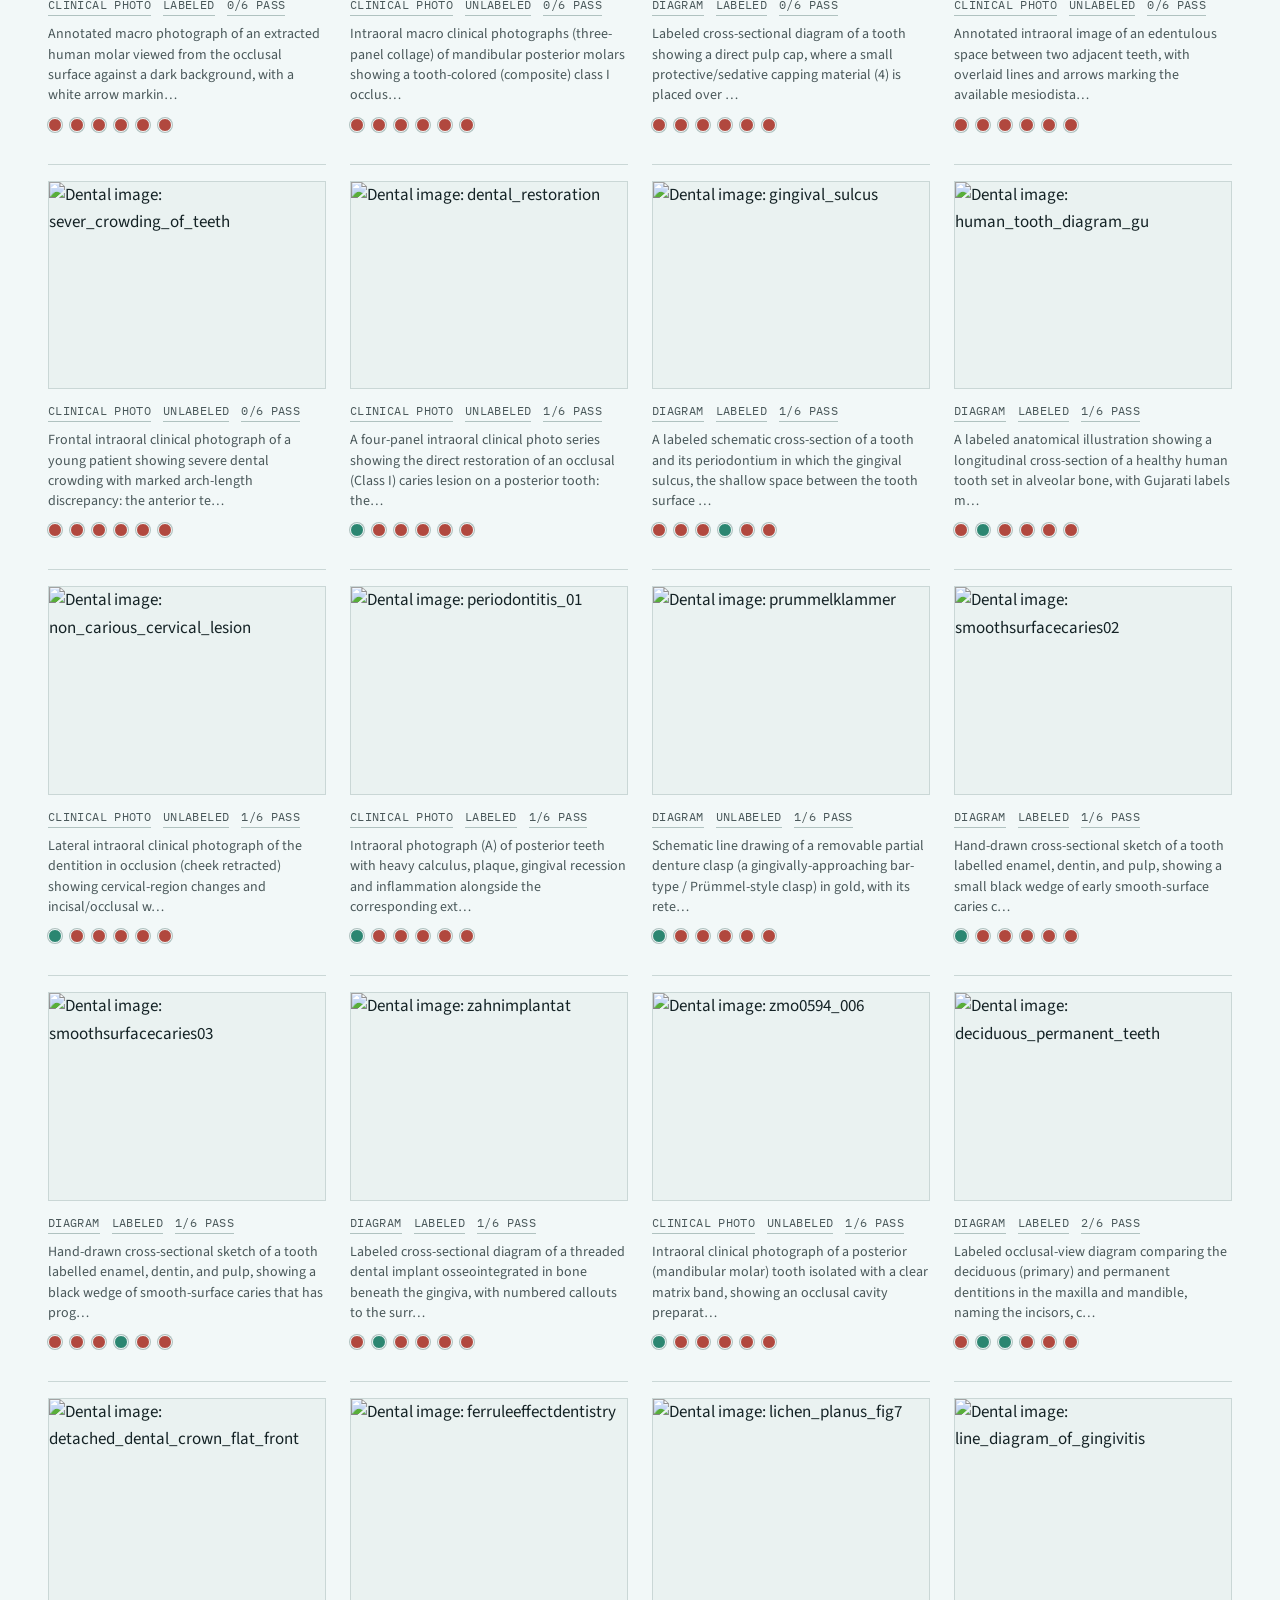
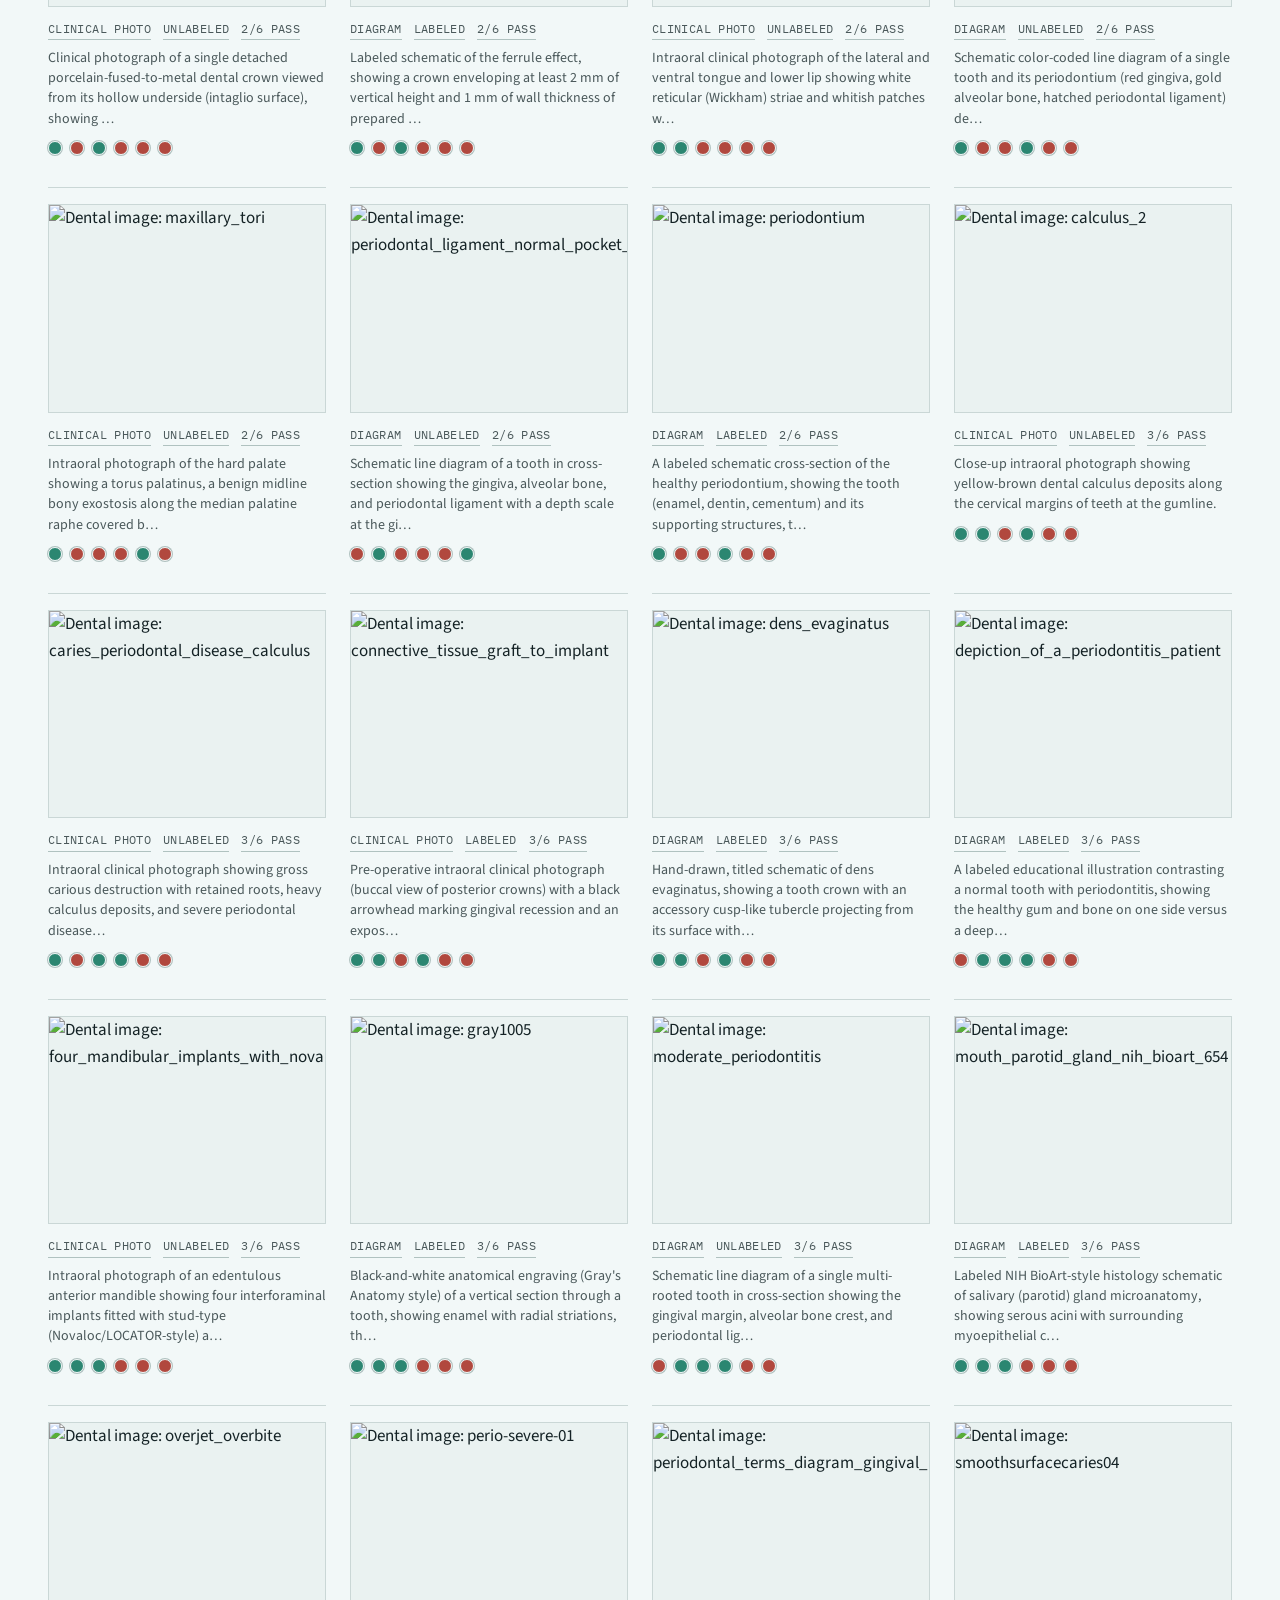
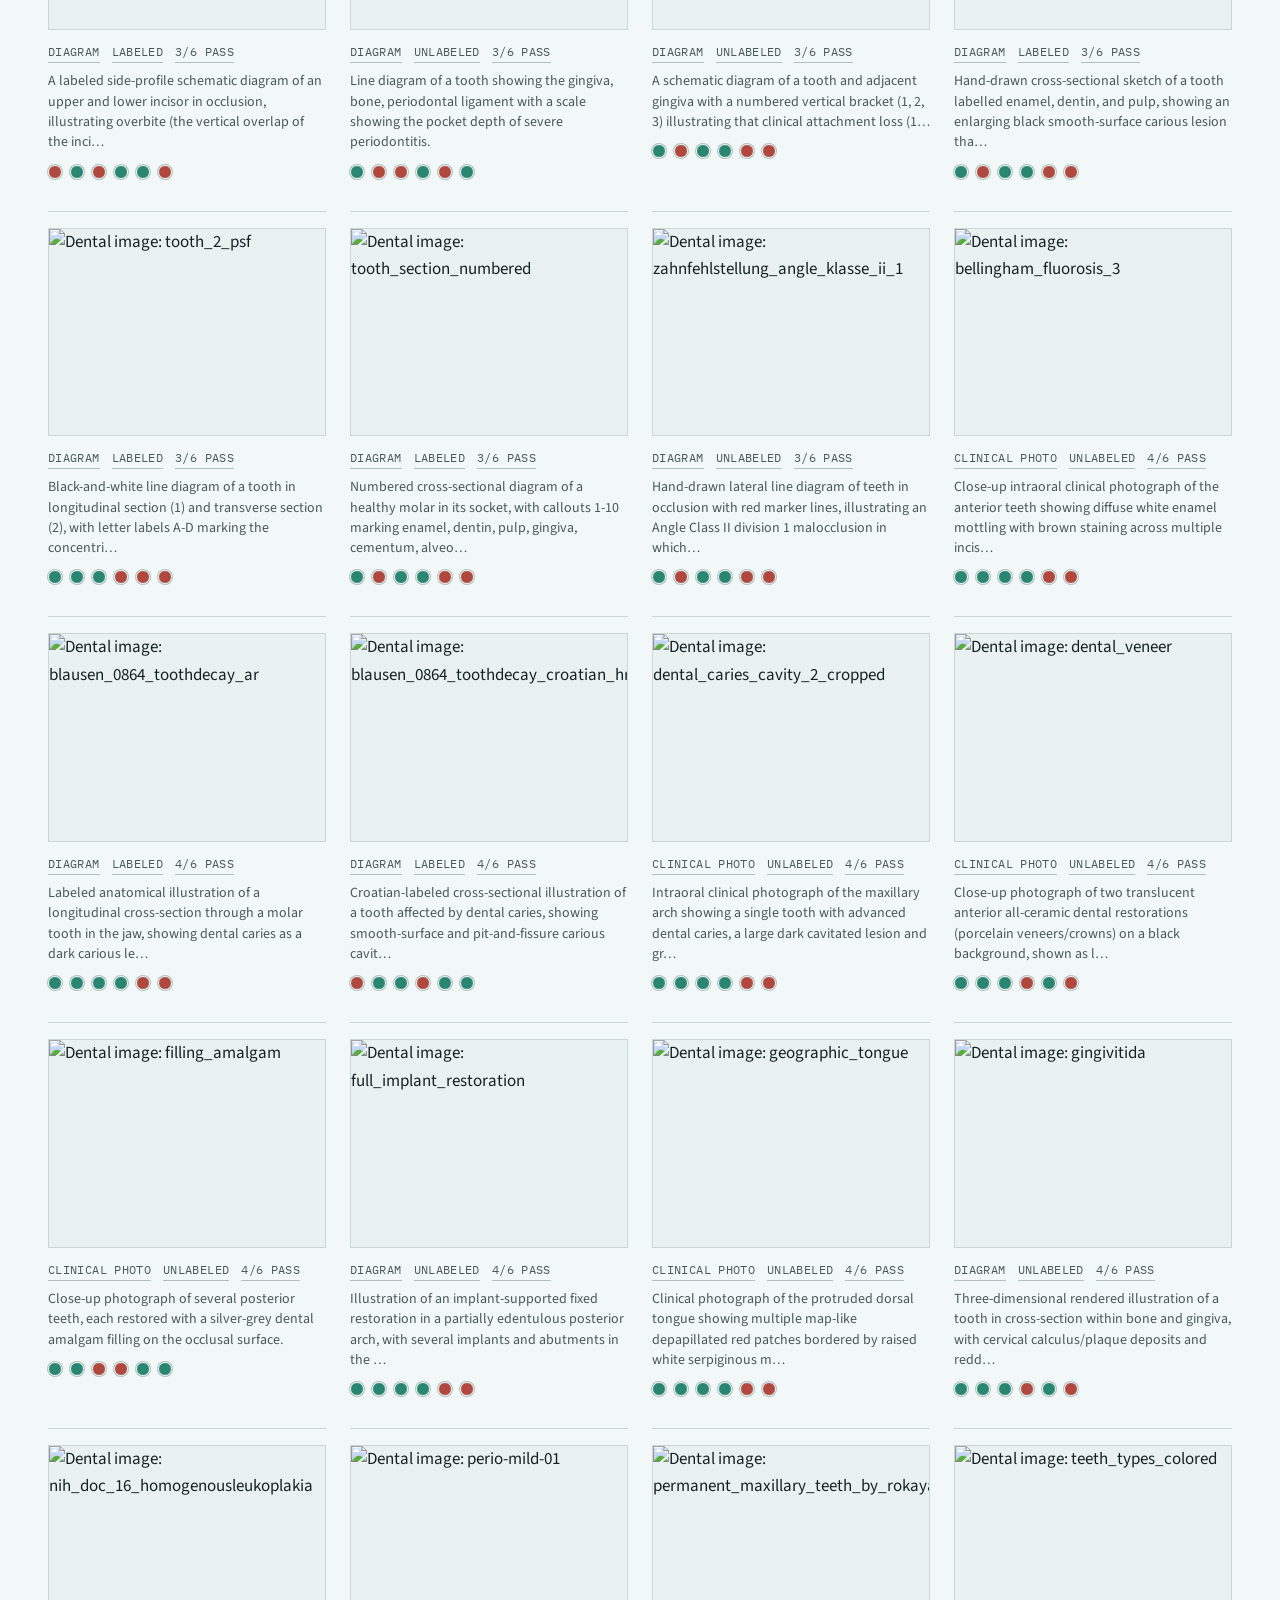
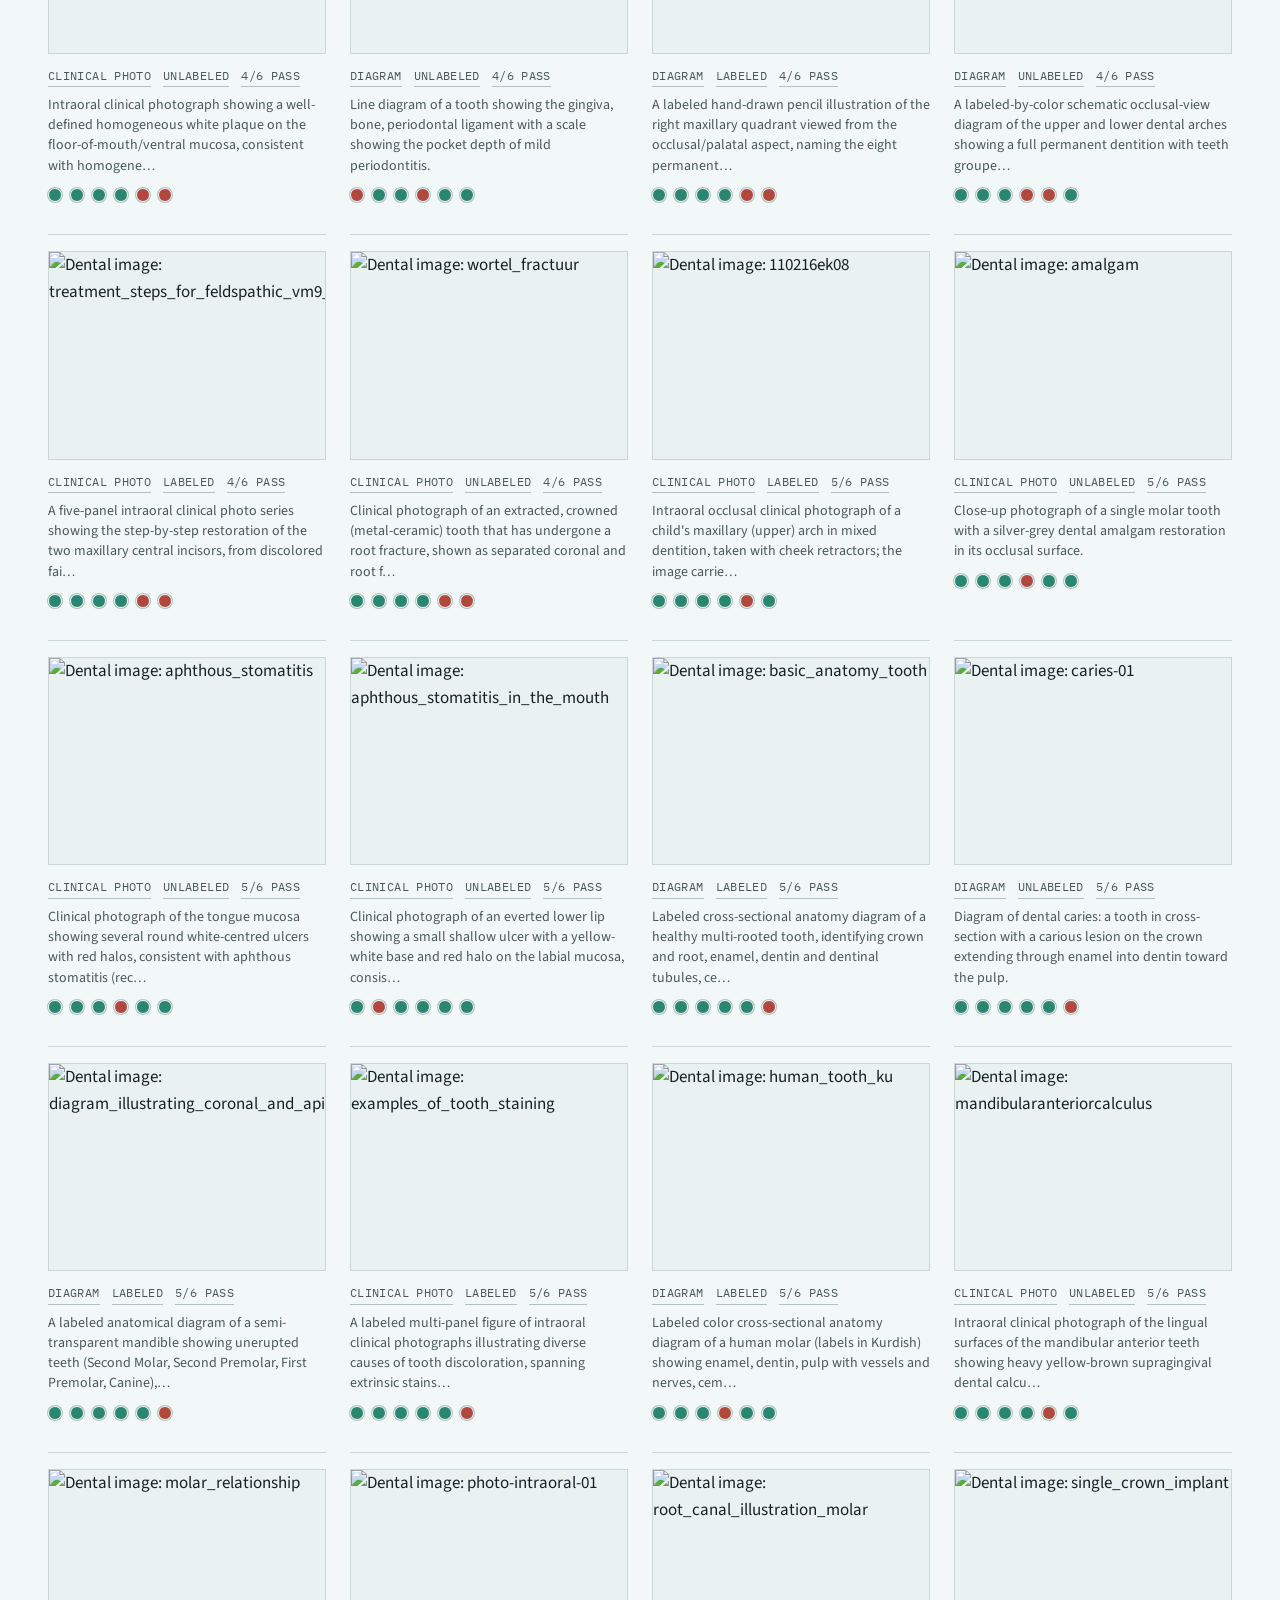
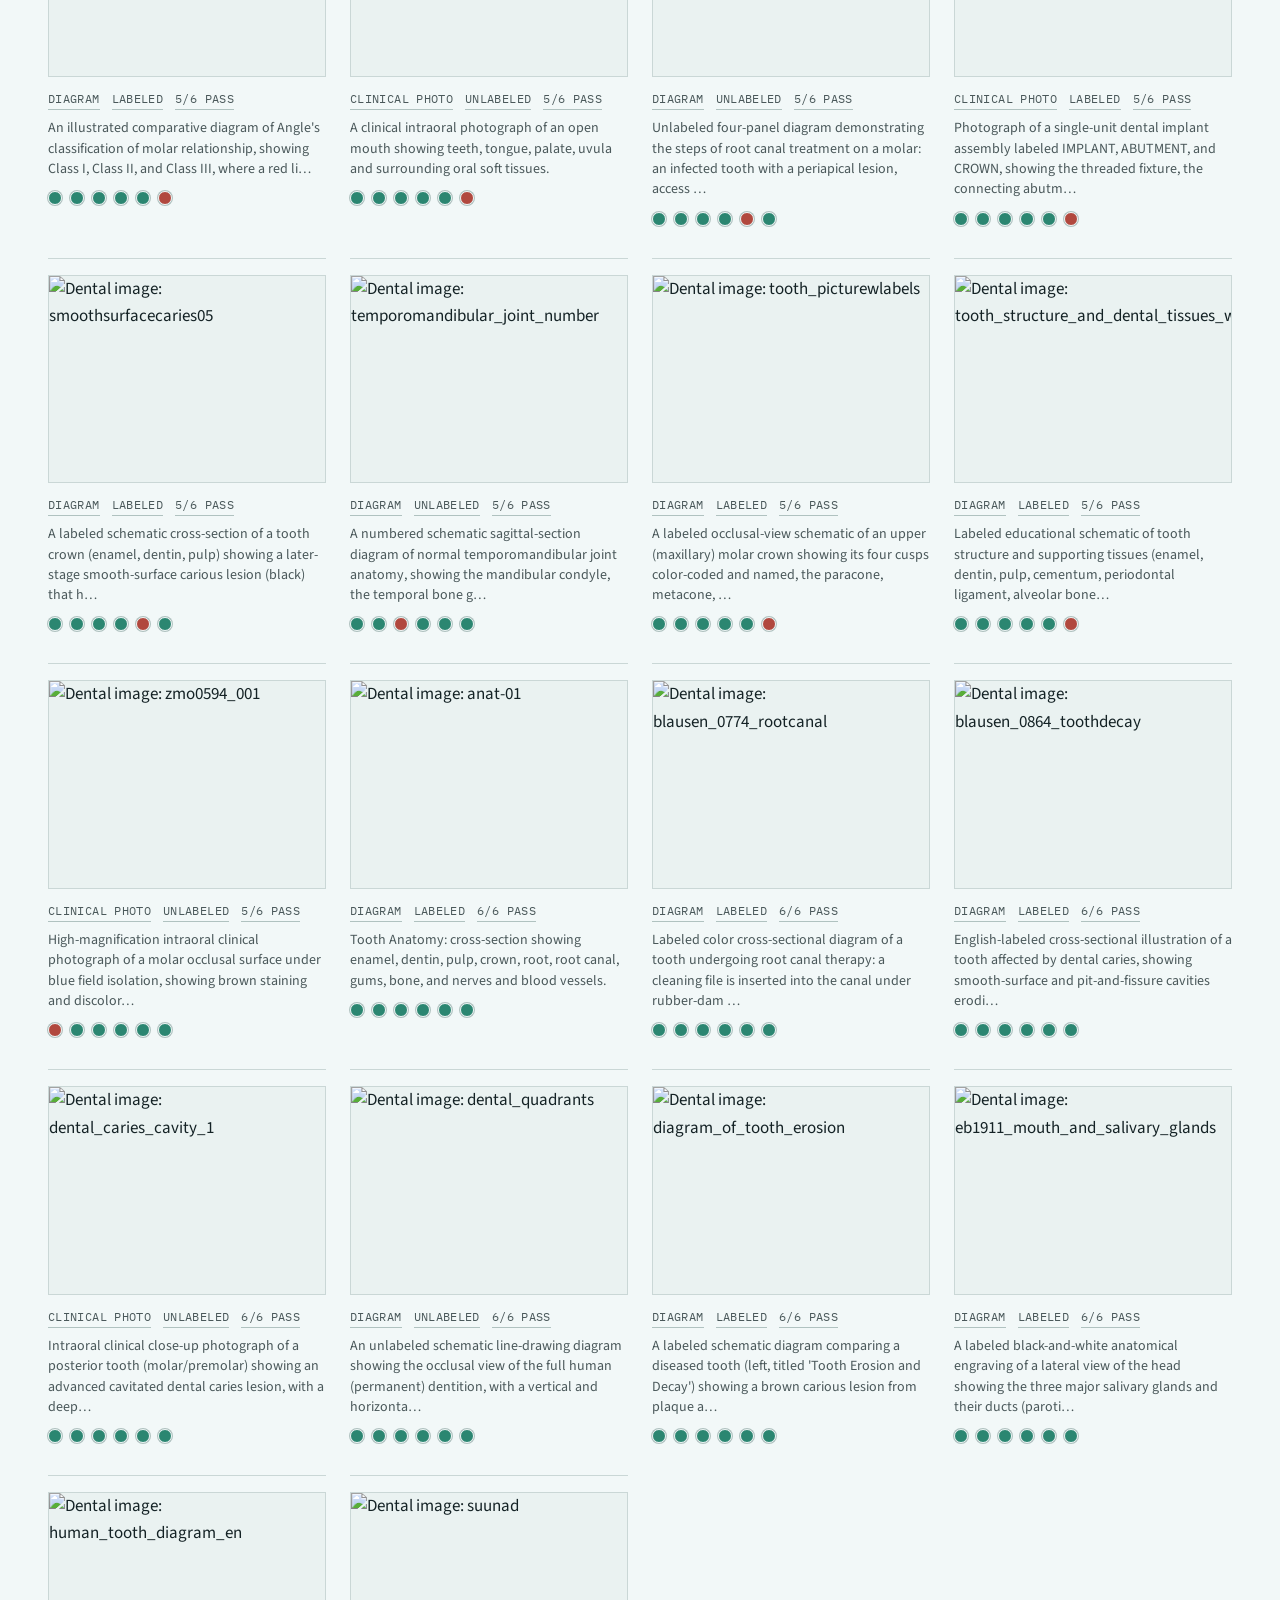
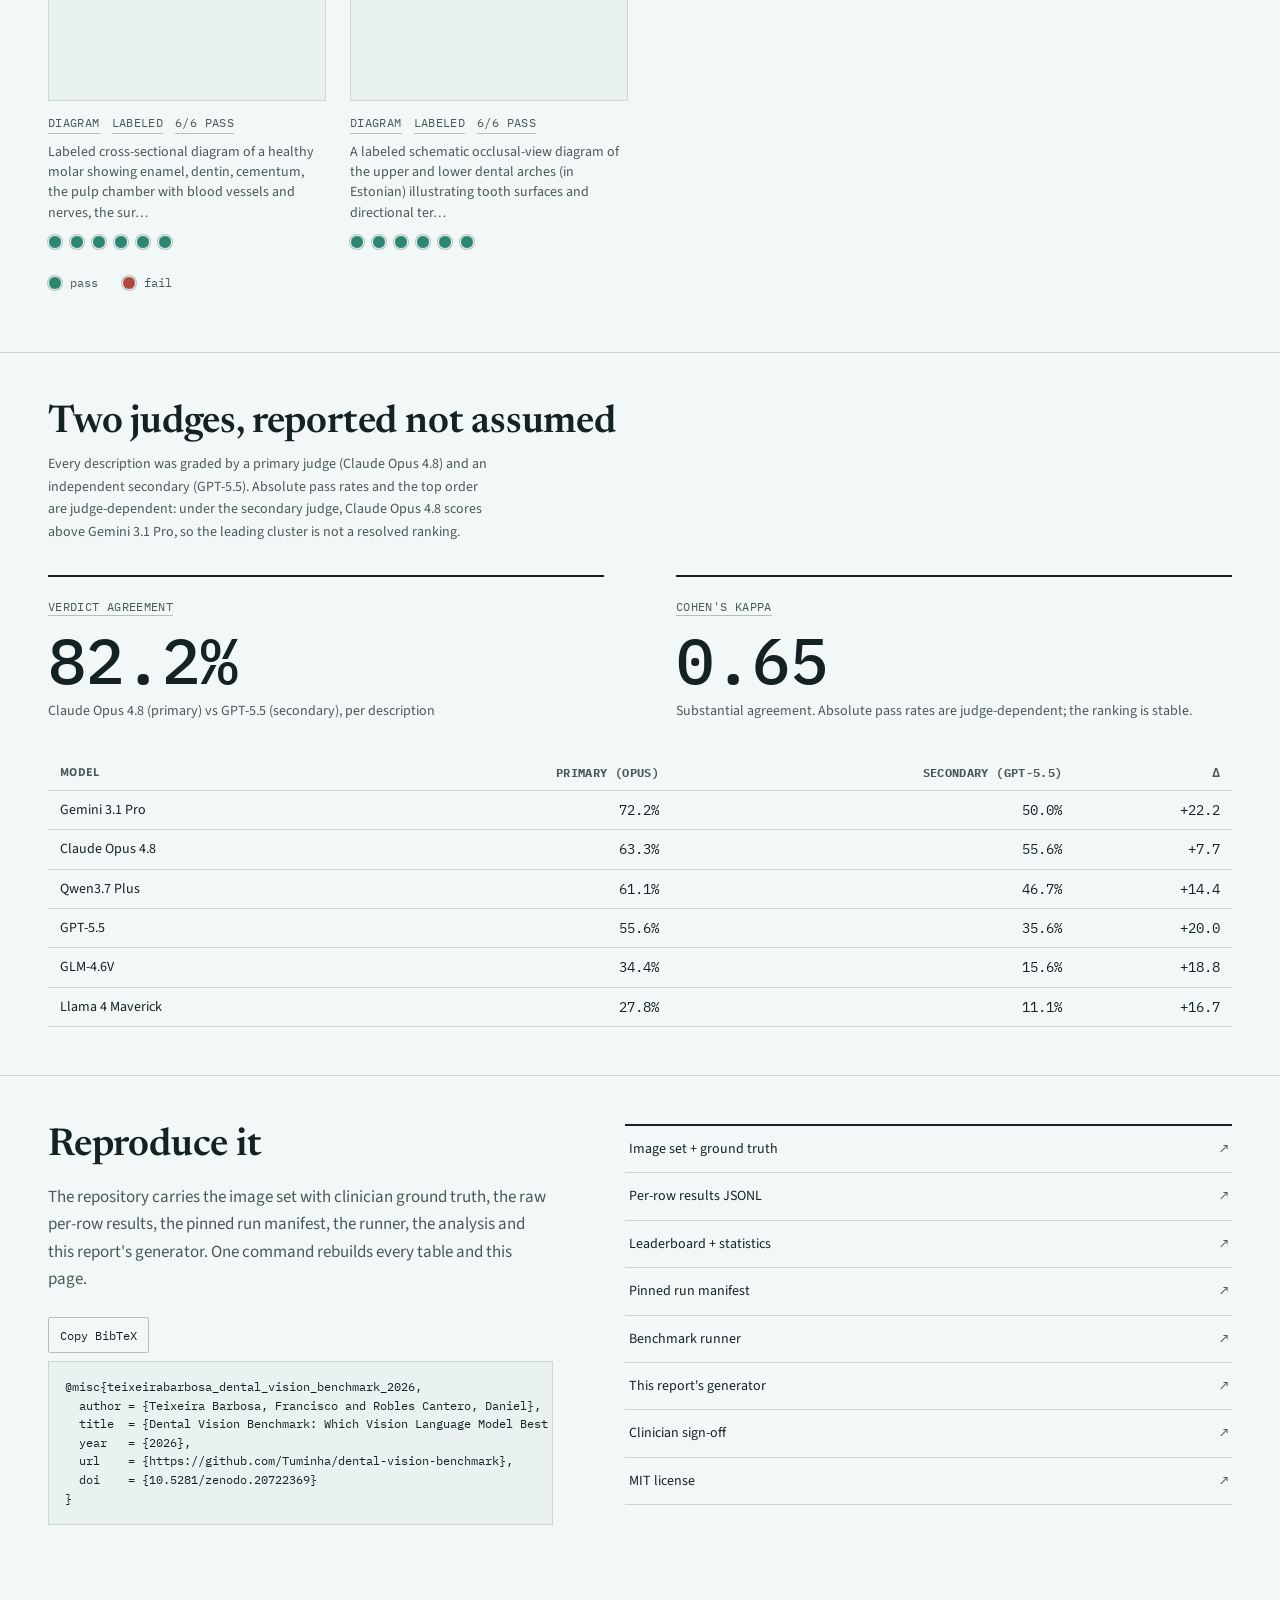
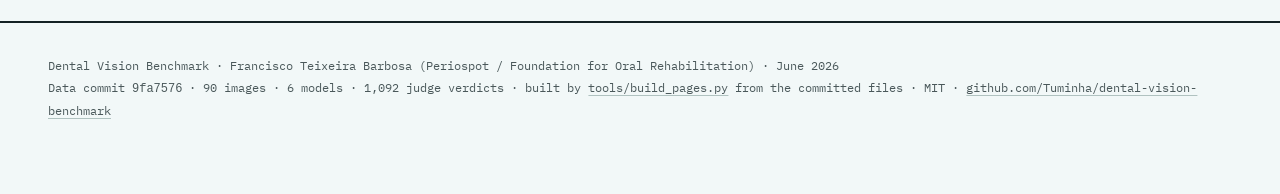
==== commit 9032e9ac: "GPT-Pro round 3: version table v1.0.1, Lv->Scientific Data, ethics/labeling/figure polish - Version " ====
--- a/docs/index.html
+++ b/docs/index.html
@@ -43,10 +43,12 @@
       <div class="prose">
         <h2 id="report-summary-title">The useful signal is the task, not the rank.</h2>
         <p>
-          The top three systems sit inside one another's confidence intervals at 90 images.
-          The robust finding is where reading breaks down: every model handles diagrams and
-          labeled figures far better than an unlabeled clinical photo, where the weaker models
-          fall toward 20 to 29 percent. Reading an unlabeled real mouth is the hard, unsolved part.
+          The top three systems sit inside one another's confidence intervals at 90 images, and
+          paired McNemar tests find them statistically indistinguishable. The robust finding is task
+          dependence: in a mixed-effects model, readable text labels are the strongest controllable
+          factor (labeled images have about 2.2 times the odds of a passing description), while
+          unlabeled clinical photographs remain the hardest condition, where the weaker models fall
+          toward 20 to 29 percent. Reading an unlabeled real mouth is the hard, unsolved part.
         </p>
       </div>
       <p class="aside-note">
